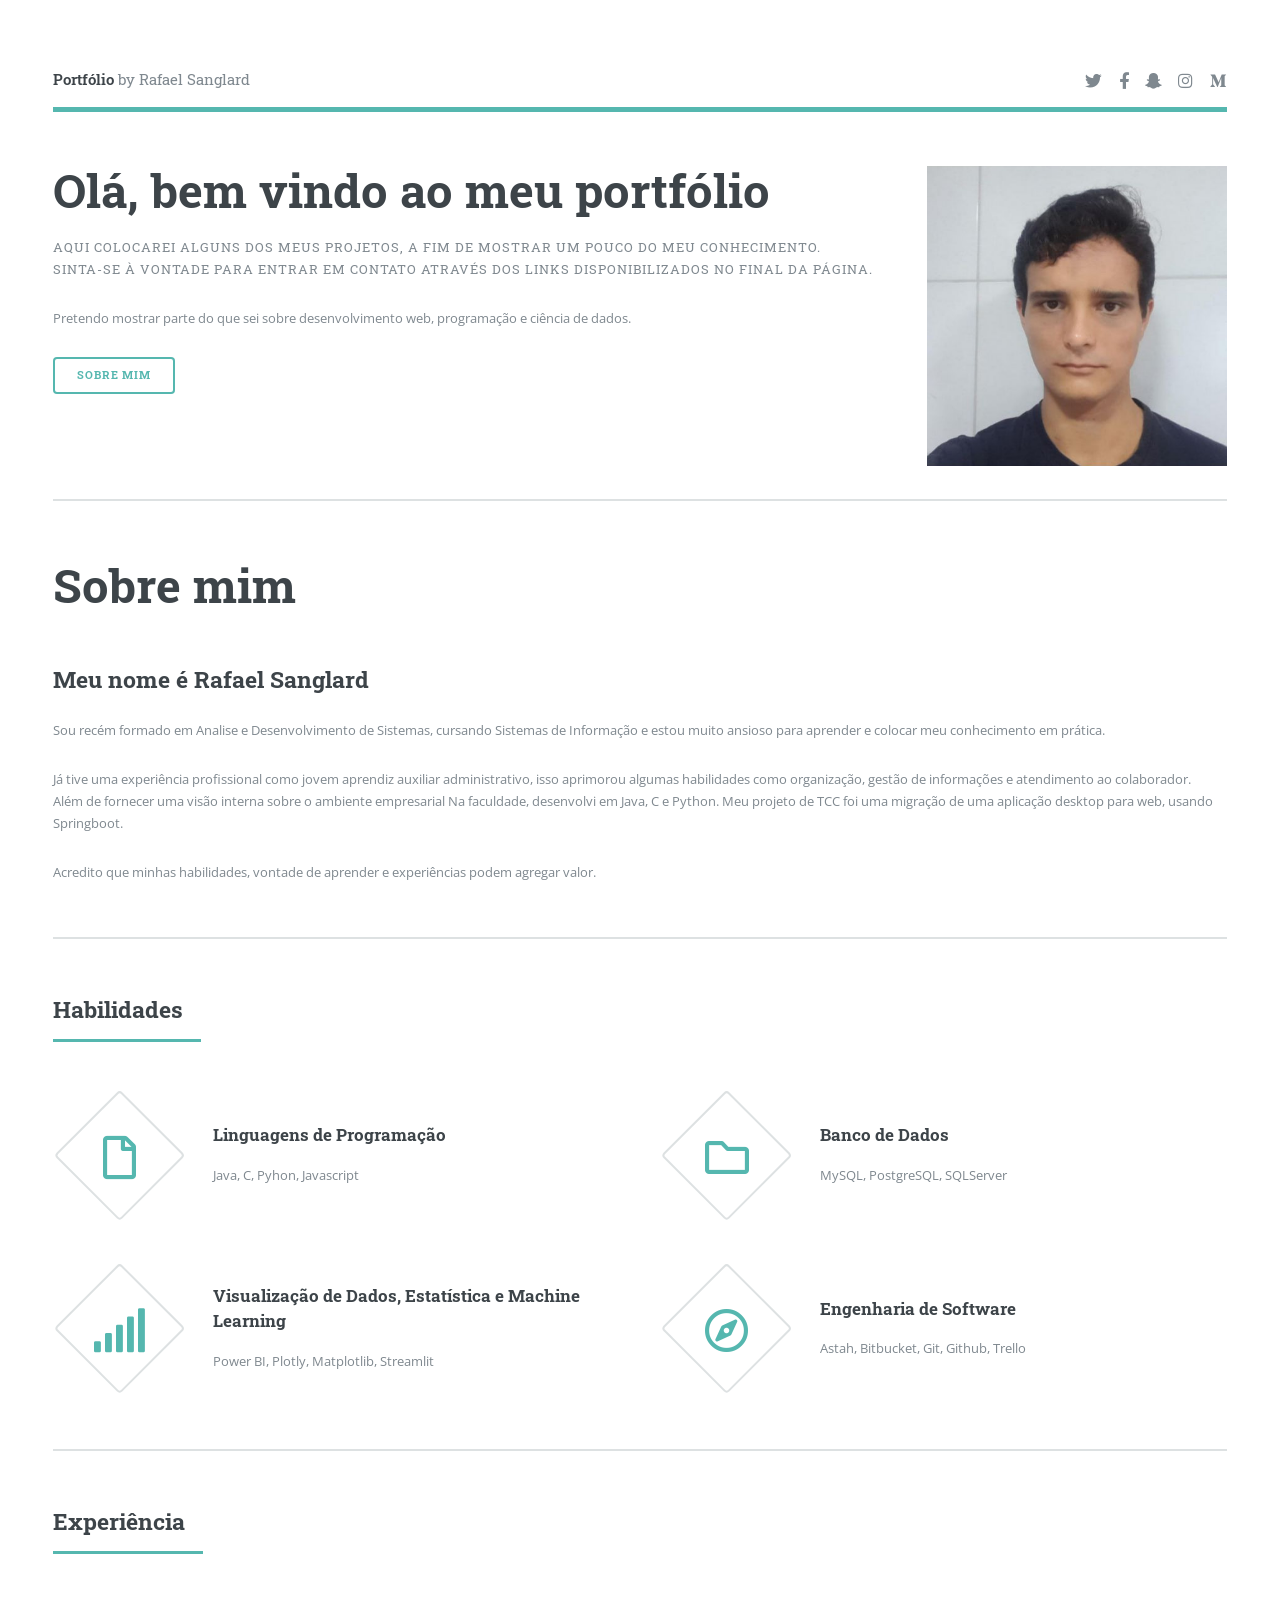
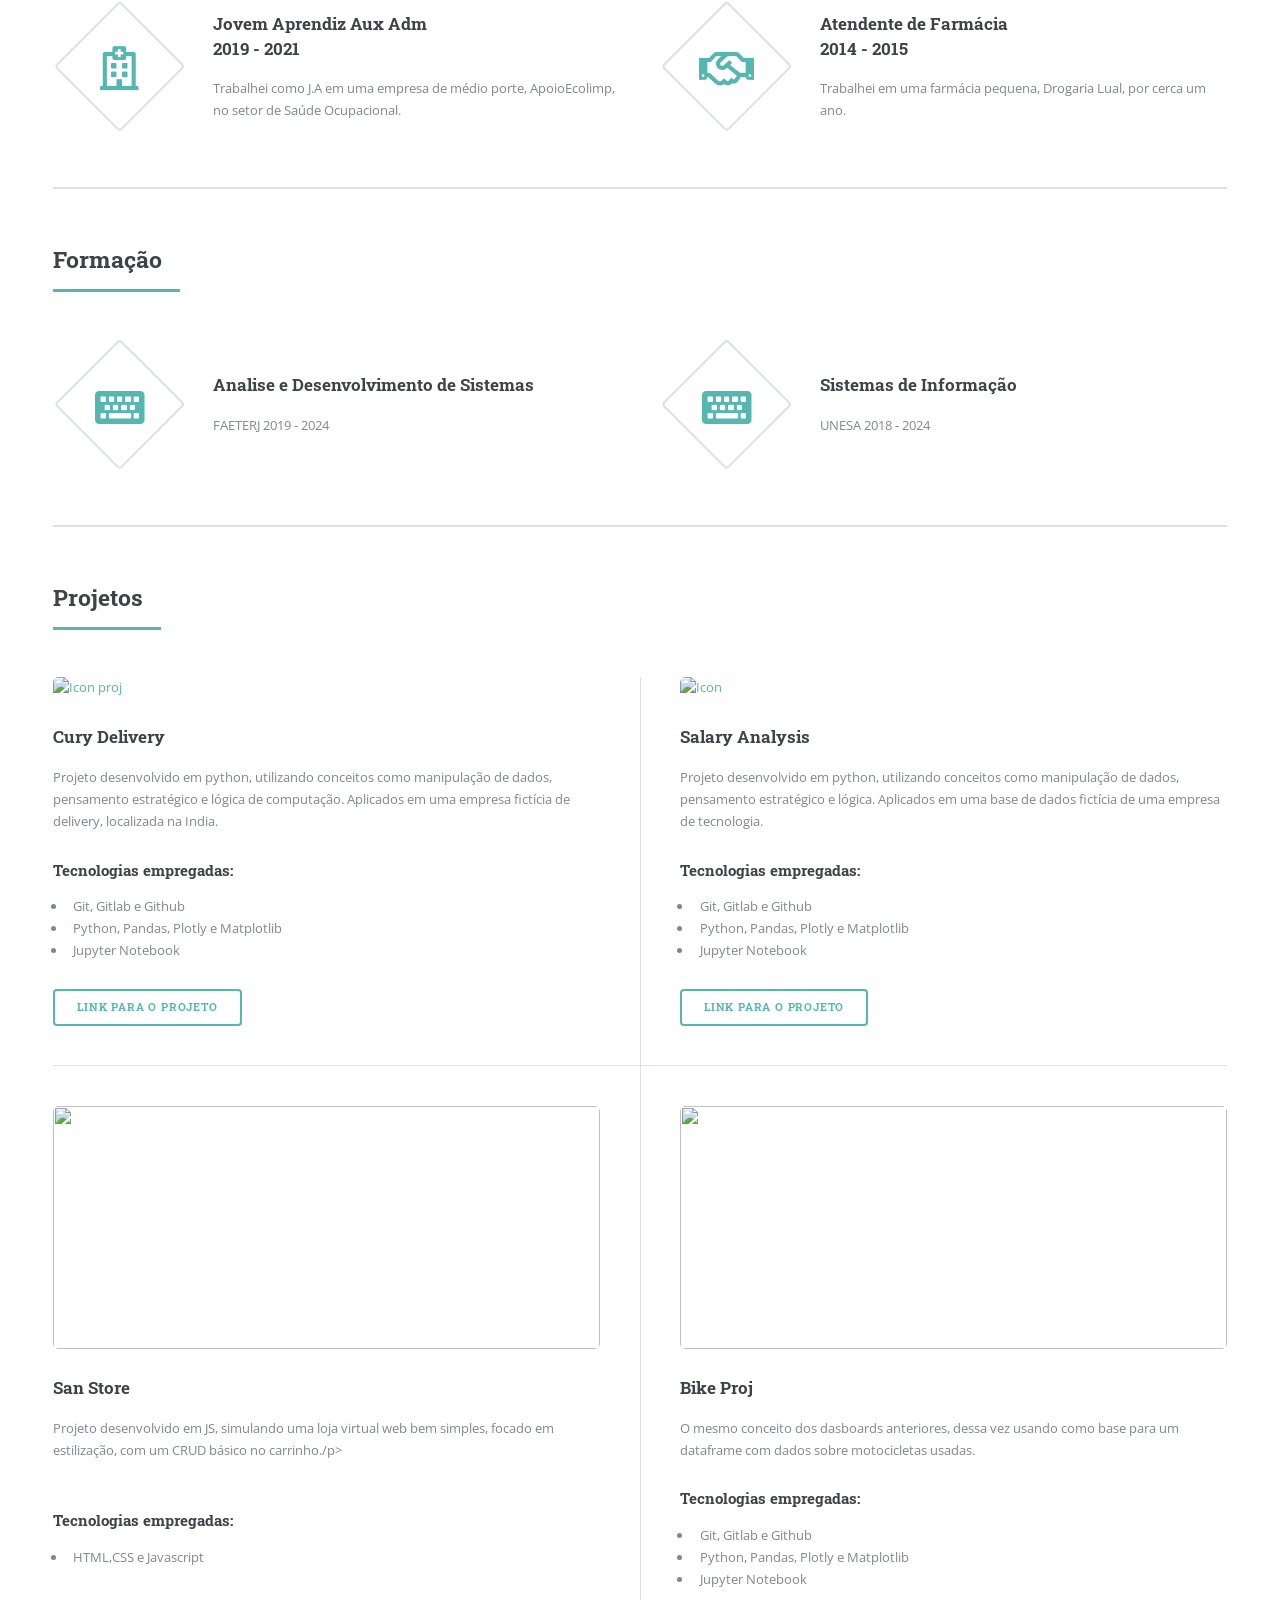
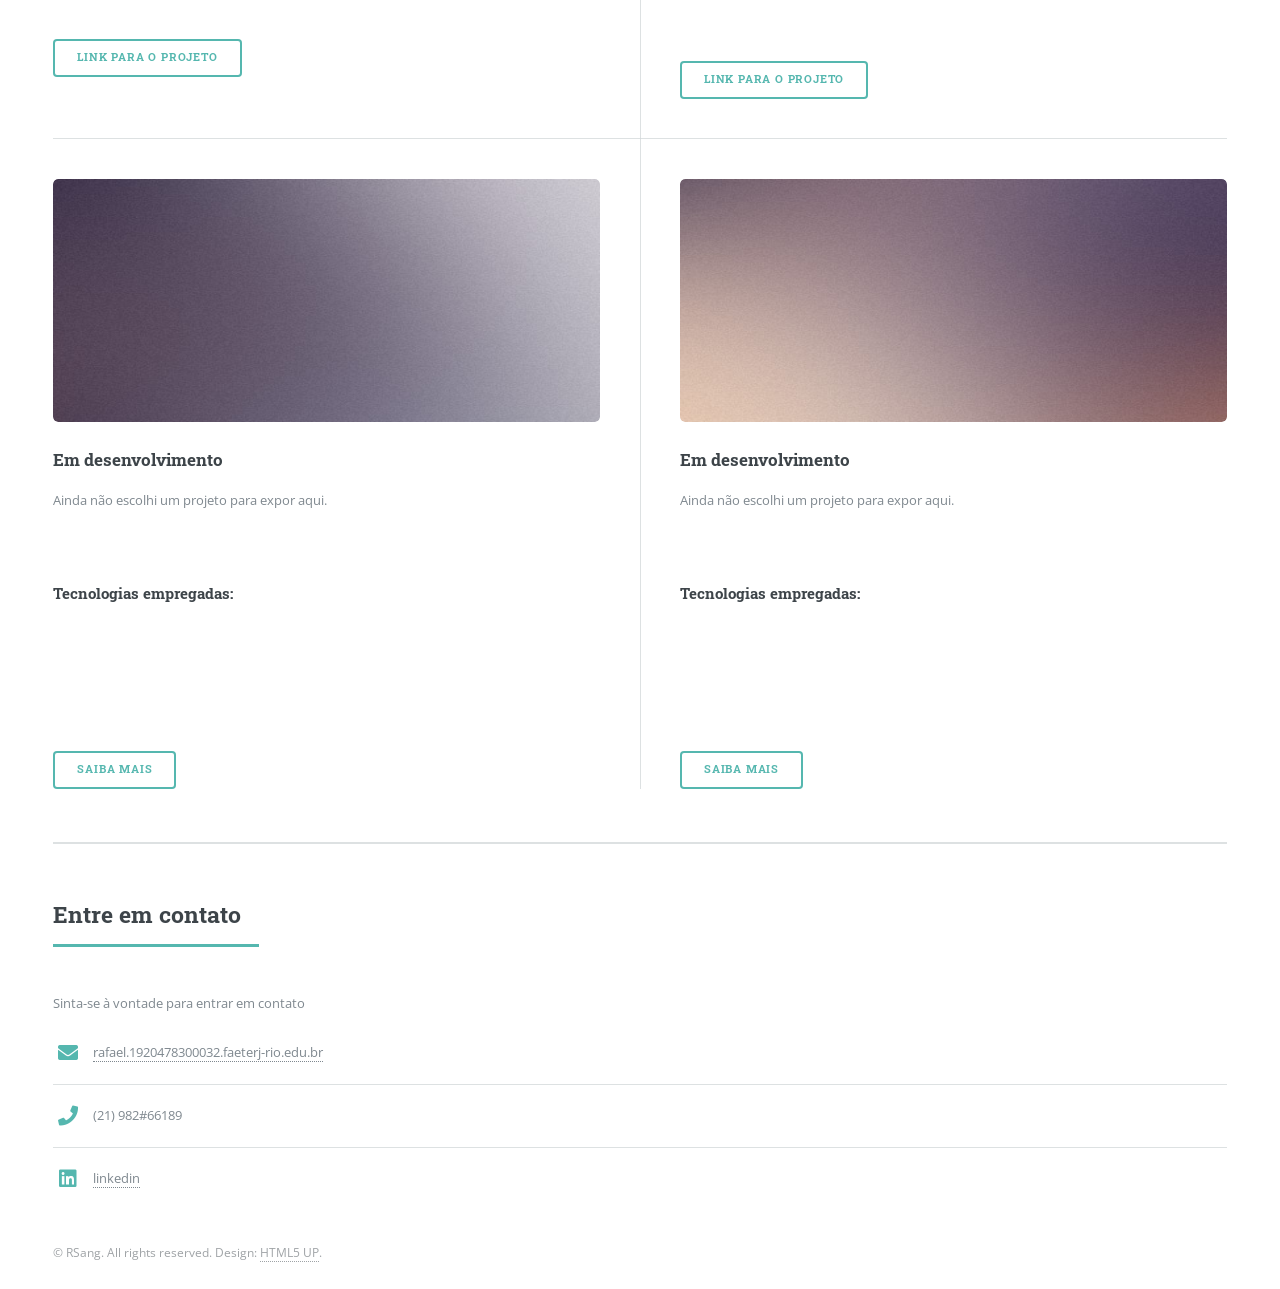
==== index.html @ ea6641c3 "Update index.html Added new project bike_proj" ====
<!DOCTYPE HTML>
<!--
	Editorial by HTML5 UP
	html5up.net | @ajlkn
	Free for personal and commercial use under the CCA 3.0 license (html5up.net/license)
-->
<html>
	<head>
		<title>Portfólio by Rafael Sanglard</title>
		<meta charset="utf-8" />
		<meta name="viewport" content="width=device-width, initial-scale=1, user-scalable=no" />
		<link rel="stylesheet" href="assets/css/main.css" />
	</head>
	<body class="is-preload">

		<!-- Wrapper -->
			<div id="wrapper">

				<!-- Main -->
					<div id="main">
						<div class="inner">

							<!-- Header -->
								<header id="header">
									<a href="index.html" class="logo"><strong>Portfólio</strong> by Rafael Sanglard</a>
									<ul class="icons">
										<li><a href="#" class="icon brands fa-twitter"><span class="label">Twitter</span></a></li>
										<li><a href="#" class="icon brands fa-facebook-f"><span class="label">Facebook</span></a></li>
										<li><a href="#" class="icon brands fa-snapchat-ghost"><span class="label">Snapchat</span></a></li>
										<li><a href="#" class="icon brands fa-instagram"><span class="label">Instagram</span></a></li>
										<li><a href="#" class="icon brands fa-medium-m"><span class="label">Medium</span></a></li>
									</ul>
								</header>

							<!-- Banner -->
								<section id="banner">
									<div class="content">
										<header>
											<h1>Olá, bem vindo ao meu portfólio</h1>
											<p>Aqui colocarei alguns dos meus projetos, a fim de mostrar um pouco do meu conhecimento.<br>
												Sinta-se à vontade para entrar em contato através dos links disponibilizados no final da página.</p>
										</header>
										<p>Pretendo mostrar parte do que sei sobre desenvolvimento web, programação e ciência de dados.</p>
										<ul class="actions">
											<li><a href="#" class="button big">Sobre mim</a></li>
										</ul>
									</div>
									<span>
										<img src="images/pic12.jpg" width="300" height="300" alt="" />
									</span>
								</section>

							<!-- Content -->
							<section>
								<header class="main">
									<h1>Sobre mim</h1>
								</header>

								<!-- Content -->
									<h2 id="content">Meu nome é Rafael Sanglard</h2>
									<p>	
										Sou recém formado em Analise e Desenvolvimento de Sistemas, cursando Sistemas de Informação 
										e estou muito ansioso para aprender e colocar meu conhecimento em prática.
									</p>
									<p>
										Já tive uma experiência profissional como jovem aprendiz auxiliar administrativo, isso aprimorou algumas habilidades como organização, gestão de informações e atendimento ao colaborador.<br>
										 Além de fornecer uma visão interna sobre o ambiente empresarial
										 Na faculdade, desenvolvi em Java, C e Python. Meu projeto de TCC foi uma migração de uma aplicação desktop para web, usando Springboot.
									</p>
									<p>
										Acredito que minhas habilidades, vontade de aprender e experiências podem agregar valor.
									</p>
							</section>

							<!-- Section -->
								<section>
									<header class="major">
										<h2>Habilidades</h2>
									</header>
									<div class="features">
										<article>
											<span class="icon fa-file"></span>
											<div class="content">
												<h3>Linguagens de Programação</h3>
												<p>Java, C, Pyhon, Javascript </p>
											</div>
										</article>
										<article>
											<span class="icon fa-folder"></span>
											<!--<span class="icon solid fa-paper-plane"></span>-->
											<div class="content">
												<h3>Banco de Dados</h3>
												<p>MySQL, PostgreSQL, SQLServer</p>
											</div>
										</article>
										<article>
											<span class="icon solid fa-signal"></span>
											<div class="content">
												<h3>Visualização de Dados, Estatística e Machine Learning</h3>
												<p>Power  BI, Plotly, Matplotlib, Streamlit</p>
											</div>
										</article>
										<article>
											<span class="icon regular fa-compass"></span>
											<div class="content">
												<h3>Engenharia de Software</h3>
												<p> Astah, Bitbucket, Git, Github, Trello</p>
											</div>
										</article>
									</div>
								</section>

								<!-- Section -->
								<section>
									<header class="major">
										<h2>Experiência</h2>
									</header>
									<div class="features">
										<article>
											<span class="icon regular fa-hospital"></span>
											<div class="content">
												<h3>Jovem Aprendiz Aux Adm <br>2019 - 2021</h3>
												<p>Trabalhei como J.A em uma empresa de médio porte, ApoioEcolimp, no setor de Saúde Ocupacional.</p>
											</div>
										</article>
										<article>
											<span class="icon regular fa-handshake"></span>
											<div class="content">
												<h3>Atendente de Farmácia <br>2014 - 2015</h3>
												<p>Trabalhei em uma farmácia pequena, Drogaria Lual, por cerca um ano.</p>
											</div>
										</article>
									</div>
								</section>

								<!-- Section -->
								<section>
									<header class="major">
										<h2>Formação</h2>
									</header>
									<div class="features">
										<article>
											<span class="icon solid fa-keyboard"></span>
											<!--<span class="icon fa-gem"></span>-->
											<div class="content">
												<h3>Analise e Desenvolvimento de Sistemas</h3>
												<p>FAETERJ 2019 - 2024</p>
											</div>
										</article>
										<article>
											<span class="icon solid fa-keyboard"></span>
											<!--<span class="icon solid fa-paper-plane"></span>-->
											<div class="content">
												<h3>Sistemas de Informação</h3>
												<p>UNESA 2018 - 2024</p>
											</div>
										</article>
								</section>

							<!-- Section -->
								<section>
									<header class="major">
										<h2>Projetos</h2>
									</header>
									<div class="posts">
										<article>
											<a href="#" class="image"><img src="https://raw.githubusercontent.com/RafaelSanglard/4POA/5388adcdf72e4607b6b43617830b0edb2ac26285/icon-cury.jpg" alt="Icon proj" /></a>
											<h3>Cury Delivery</h3>
											<p>Projeto desenvolvido em python, utilizando conceitos como manipulação de dados, pensamento estratégico e lógica de computação. Aplicados em uma empresa fictícia de delivery, localizada na India.</p>
											<h4>Tecnologias empregadas:</h4>
											<ul>
												<li>Git, Gitlab e Github</li>
												<li>Python, Pandas, Plotly e Matplotlib</li>
												<li>Jupyter Notebook</li>
											</ul>
											
											<ul class="actions">
												<li><a href="https://rsang-projects-cury-company.streamlit.app/" class="button">Link para o projeto</a></li>
											</ul>
										</article>
										<article>
											<a href="#" class="image"><img src="https://raw.githubusercontent.com/RafaelSanglard/4POA/5388adcdf72e4607b6b43617830b0edb2ac26285/icon-salary.jpg" alt="Icon" /></a>
											<h3>Salary Analysis</h3>
											<p>Projeto desenvolvido em python, utilizando conceitos como manipulação de dados, pensamento estratégico e lógica. Aplicados em uma base de dados fictícia de uma empresa de tecnologia.</p>
											<h4>Tecnologias empregadas:</h4>
											<ul>
												<li>Git, Gitlab e Github</li>
												<li>Python, Pandas, Plotly e Matplotlib</li>
												<li>Jupyter Notebook</li>
											</ul></p>
											<ul class="actions">
												<li><a href="https://rsang-projects.streamlit.app/" class="button">Link para o projeto</a></li>
											</ul>
										</article>
										<article>
											<a href="#" class="image"><img src="https://raw.githubusercontent.com/RafaelSanglard/4POA/f65c82312b44f19a13f2bf6555ce195504bd1279/icon-store.jpg" height="243" width="244.5" alt="" /></a>
											<h3>San Store</h3>
											<p>Projeto desenvolvido em JS, simulando uma loja virtual web bem simples, focado em estilização, com um CRUD básico no carrinho./p>
											<br>
											<br>
											<h4>Tecnologias empregadas:</h4>

											<ul>
												<li>HTML,CSS e Javascript</li>

											</ul>
											<br>
											<br>
											<ul class="actions">
												<li><a href="https://rafaelsanglard.github.io/San-Store/" class="button">Link para o projeto</a></li>
											</ul>
										</article>
										<article>
											<a href="#" class="image"><img src="https://raw.githubusercontent.com/RafaelSanglard/4POA/44e38a42e31a137fedb578da7aafae780f9dcafd/icon-bike.jpg" height="243" width="244.5" alt="" /></a>
											<h3>Bike Proj</h3>
											<p>O mesmo conceito dos dasboards anteriores, dessa vez usando como base para um dataframe com dados sobre motocicletas usadas. </p>
																						
											<h4>Tecnologias empregadas:</h4>

											<ul>
												<li>Git, Gitlab e Github</li>
												<li>Python, Pandas, Plotly e Matplotlib</li>
												<li>Jupyter Notebook</li>

											</ul>
											<br>
											<br>
											<ul class="actions">
												<li><a href="https://rsang-projects-bike.streamlit.app/" class="button">Link para o projeto</a></li>
											</ul>
										</article>
										<article>
											<a href="#" class="image"><img src="images/pic05.jpg" height="243" width="244.5" alt="" /></a>
											<h3>Em desenvolvimento</h3>
											
											<p> Ainda não escolhi um projeto para expor aqui.</p>
											<br>
											<br>
											<h4>Tecnologias empregadas:</h4>
											<br>
											<br>
											<br><br>
											<br>
											<br>
											<ul class="actions">
												<li><a href="#" class="button">Saiba mais</a></li>
											</ul>
										</article>
										<article>
											<a href="#" class="image"><img src="images/pic06.jpg" height="243" width="244.5" alt="" /></a>
											<h3>Em desenvolvimento</h3>
											
											<p> Ainda não escolhi um projeto para expor aqui.</p>
											<br>
											<br>
											<h4>Tecnologias empregadas:</h4>
											<br>
											<br>
											<br><br>
											<br>
											<br>
											<ul class="actions">
												<li><a href="#" class="button">Saiba mais</a></li>
											</ul>
										</article>
									</div>
								</section>
								<!-- Section -->
								<section>
									<header class="major">
										<h2>Entre em contato</h2>
									</header>
									<p>Sinta-se à vontade para entrar em contato</p>
									<ul class="contact">
										<li class="icon solid fa-envelope"><a href="#">rafael.1920478300032.faeterj-rio.edu.br</a></li>
										<li class="icon solid fa-phone">(21) 982#66189</li>
										<li class="icon brands fa-linkedin"><a href="https://www.linkedin.com/in/rafael-sanglard-1281ba201/">linkedin</a></li>
									</ul>
								</section>

							<!-- Footer -->
								<footer id="footer">
									<p class="copyright">&copy; RSang. All rights reserved. Design: <a href="https://html5up.net">HTML5 UP</a>.</p>
								</footer>

						</div>

													
					</div>

				

			</div>

		<!-- Scripts -->
			<script src="assets/js/jquery.min.js"></script>
			<script src="assets/js/browser.min.js"></script>
			<script src="assets/js/breakpoints.min.js"></script>
			<script src="assets/js/util.js"></script>
			<script src="assets/js/main.js"></script>

	</body>
</html>
---- assets/css/main.css ----
@import url(fontawesome-all.min.css);
@import url("https://fonts.googleapis.com/css?family=Open+Sans:400,600,400italic,600italic|Roboto+Slab:400,700");
/*
	Editorial by HTML5 UP
	html5up.net | @ajlkn
	Free for personal and commercial use under the CCA 3.0 license (html5up.net/license)
*/
html, body, div, span, applet, object,
iframe, h1, h2, h3, h4, h5, h6, p, blockquote,
pre, a, abbr, acronym, address, big, cite,
code, del, dfn, em, img, ins, kbd, q, s, samp,
small, strike, strong, sub, sup, tt, var, b,
u, i, center, dl, dt, dd, ol, ul, li, fieldset,
form, label, legend, table, caption, tbody,
tfoot, thead, tr, th, td, article, aside,
canvas, details, embed, figure, figcaption,
footer, header, hgroup, menu, nav, output, ruby,
section, summary, time, mark, audio, video {
  margin: 0;
  padding: 0;
  border: 0;
  font-size: 100%;
  font: inherit;
  vertical-align: baseline; }
  

article, aside, details, figcaption, figure,
footer, header, hgroup, menu, nav, section {
  display: block; }

body {
  line-height: 1; }

ol, ul {
  list-style: none; }

blockquote, q {
  quotes: none; }
  blockquote:before, blockquote:after, q:before, q:after {
    content: '';
    content: none; }

table {
  border-collapse: collapse;
  border-spacing: 0; }

body {
  -webkit-text-size-adjust: none; }

mark {
  background-color: transparent;
  color: inherit; }

input::-moz-focus-inner {
  border: 0;
  padding: 0; }

  p {
    indent-text: 5em;
    }
input, select, textarea {
  -moz-appearance: none;
  -webkit-appearance: none;
  -ms-appearance: none;
  appearance: none; }

/* Basic */
@-ms-viewport {
  width: device-width; }

body {
  -ms-overflow-style: scrollbar; }

@media screen and (max-width: 480px) {
  html, body {
    min-width: 320px; } }

html {
  box-sizing: border-box; }

*, *:before, *:after {
  box-sizing: inherit; }

body {
  background: #ffffff; }
  body.is-preload *, body.is-preload *:before, body.is-preload *:after, body.is-resizing *, body.is-resizing *:before, body.is-resizing *:after {
    -moz-animation: none !important;
    -webkit-animation: none !important;
    -ms-animation: none !important;
    animation: none !important;
    -moz-transition: none !important;
    -webkit-transition: none !important;
    -ms-transition: none !important;
    transition: none !important; }

/* Type */
body, input, select, textarea {
  color: #7f888f;
  font-family: "Open Sans", sans-serif;
  font-size: 13pt;
  font-weight: 400;
  line-height: 1.65; }
  @media screen and (max-width: 1680px) {
    body, input, select, textarea {
      font-size: 11pt; } }
  @media screen and (max-width: 1280px) {
    body, input, select, textarea {
      font-size: 10pt; } }
  @media screen and (max-width: 360px) {
    body, input, select, textarea {
      font-size: 9pt; } }
/*#f56a6a*/
a {
  -moz-transition: color 0.2s ease-in-out, border-bottom-color 0.2s ease-in-out;
  -webkit-transition: color 0.2s ease-in-out, border-bottom-color 0.2s ease-in-out;
  -ms-transition: color 0.2s ease-in-out, border-bottom-color 0.2s ease-in-out;
  transition: color 0.2s ease-in-out, border-bottom-color 0.2s ease-in-out;
  border-bottom: dotted 1px;
  color: #55b7af;
  text-decoration: none; }
  a:hover {
    border-bottom-color: #55b7af;
    color: #55b7af !important; }
    a:hover strong {
      color: inherit; }

strong, b {
  color: #3d4449;
  font-weight: 600; }

em, i {
  font-style: italic; }

p {
  margin: 0 0 2em 0; }

h1, h2, h3, h4, h5, h6 {
  color: #3d4449;
  font-family: "Roboto Slab", serif;
  font-weight: 700;
  line-height: 1.5;
  margin: 0 0 1em 0; }
  h1 a, h2 a, h3 a, h4 a, h5 a, h6 a {
    color: inherit;
    text-decoration: none;
    border-bottom: 0; }

h1 {
  font-size: 3em;
  margin: 0 0 0.5em 0;
  line-height: 1.3; }

h2 {
  font-size: 1.75em; }

h3 {
  font-size: 1.25em; }

h4 {
  font-size: 1.1em; }

h5 {
  font-size: 0.9em; }

h6 {
  font-size: 0.7em; }

@media screen and (max-width: 1680px) {
  h1 {
    font-size: 3.5em; } }

@media screen and (max-width: 980px) {
  h1 {
    font-size: 3.25em; } }

@media screen and (max-width: 736px) {
  h1 {
    font-size: 2em;
    line-height: 1.4; }
  h2 {
    font-size: 1.5em; } }

sub {
  font-size: 0.8em;
  position: relative;
  top: 0.5em; }

sup {
  font-size: 0.8em;
  position: relative;
  top: -0.5em; }

blockquote {
  border-left: solid 3px rgba(210, 215, 217, 0.75);
  font-style: italic;
  margin: 0 0 2em 0;
  padding: 0.5em 0 0.5em 2em; }

code {
  background: rgba(230, 235, 237, 0.25);
  border-radius: 0.375em;
  border: solid 1px rgba(210, 215, 217, 0.75);
  font-family: "Courier New", monospace;
  font-size: 0.9em;
  margin: 0 0.25em;
  padding: 0.25em 0.65em; }

pre {
  -webkit-overflow-scrolling: touch;
  font-family: "Courier New", monospace;
  font-size: 0.9em;
  margin: 0 0 2em 0; }
  pre code {
    display: block;
    line-height: 1.75;
    padding: 1em 1.5em;
    overflow-x: auto; }

hr {
  border: 0;
  border-bottom: solid 1px rgba(210, 215, 217, 0.75);
  margin: 2em 0; }
  hr.major {
    margin: 3em 0; }

.align-left {
  text-align: left; }

.align-center {
  text-align: center; }

.align-right {
  text-align: right; }

/* Row */
.row {
  display: flex;
  flex-wrap: wrap;
  box-sizing: border-box;
  align-items: stretch; }
  .row > * {
    box-sizing: border-box; }
  .row.gtr-uniform > * > :last-child {
    margin-bottom: 0; }
  .row.aln-left {
    justify-content: flex-start; }
  .row.aln-center {
    justify-content: center; }
  .row.aln-right {
    justify-content: flex-end; }
  .row.aln-top {
    align-items: flex-start; }
  .row.aln-middle {
    align-items: center; }
  .row.aln-bottom {
    align-items: flex-end; }
  .row > .imp {
    order: -1; }
  .row > .col-1 {
    width: 8.33333%; }
  .row > .off-1 {
    margin-left: 8.33333%; }
  .row > .col-2 {
    width: 16.66667%; }
  .row > .off-2 {
    margin-left: 16.66667%; }
  .row > .col-3 {
    width: 25%; }
  .row > .off-3 {
    margin-left: 25%; }
  .row > .col-4 {
    width: 33.33333%; }
  .row > .off-4 {
    margin-left: 33.33333%; }
  .row > .col-5 {
    width: 41.66667%; }
  .row > .off-5 {
    margin-left: 41.66667%; }
  .row > .col-6 {
    width: 50%; }
  .row > .off-6 {
    margin-left: 50%; }
  .row > .col-7 {
    width: 58.33333%; }
  .row > .off-7 {
    margin-left: 58.33333%; }
  .row > .col-8 {
    width: 66.66667%; }
  .row > .off-8 {
    margin-left: 66.66667%; }
  .row > .col-9 {
    width: 75%; }
  .row > .off-9 {
    margin-left: 75%; }
  .row > .col-10 {
    width: 83.33333%; }
  .row > .off-10 {
    margin-left: 83.33333%; }
  .row > .col-11 {
    width: 91.66667%; }
  .row > .off-11 {
    margin-left: 91.66667%; }
  .row > .col-12 {
    width: 100%; }
  .row > .off-12 {
    margin-left: 100%; }
  .row.gtr-0 {
    margin-top: 0;
    margin-left: 0em; }
    .row.gtr-0 > * {
      padding: 0 0 0 0em; }
    .row.gtr-0.gtr-uniform {
      margin-top: 0em; }
      .row.gtr-0.gtr-uniform > * {
        padding-top: 0em; }
  .row.gtr-25 {
    margin-top: 0;
    margin-left: -0.375em; }
    .row.gtr-25 > * {
      padding: 0 0 0 0.375em; }
    .row.gtr-25.gtr-uniform {
      margin-top: -0.375em; }
      .row.gtr-25.gtr-uniform > * {
        padding-top: 0.375em; }
  .row.gtr-50 {
    margin-top: 0;
    margin-left: -0.75em; }
    .row.gtr-50 > * {
      padding: 0 0 0 0.75em; }
    .row.gtr-50.gtr-uniform {
      margin-top: -0.75em; }
      .row.gtr-50.gtr-uniform > * {
        padding-top: 0.75em; }
  .row {
    margin-top: 0;
    margin-left: -1.5em; }
    .row > * {
      padding: 0 0 0 1.5em; }
    .row.gtr-uniform {
      margin-top: -1.5em; }
      .row.gtr-uniform > * {
        padding-top: 1.5em; }
  .row.gtr-150 {
    margin-top: 0;
    margin-left: -2.25em; }
    .row.gtr-150 > * {
      padding: 0 0 0 2.25em; }
    .row.gtr-150.gtr-uniform {
      margin-top: -2.25em; }
      .row.gtr-150.gtr-uniform > * {
        padding-top: 2.25em; }
  .row.gtr-200 {
    margin-top: 0;
    margin-left: -3em; }
    .row.gtr-200 > * {
      padding: 0 0 0 3em; }
    .row.gtr-200.gtr-uniform {
      margin-top: -3em; }
      .row.gtr-200.gtr-uniform > * {
        padding-top: 3em; }
  @media screen and (max-width: 1680px) {
    .row {
      display: flex;
      flex-wrap: wrap;
      box-sizing: border-box;
      align-items: stretch; }
      .row > * {
        box-sizing: border-box; }
      .row.gtr-uniform > * > :last-child {
        margin-bottom: 0; }
      .row.aln-left {
        justify-content: flex-start; }
      .row.aln-center {
        justify-content: center; }
      .row.aln-right {
        justify-content: flex-end; }
      .row.aln-top {
        align-items: flex-start; }
      .row.aln-middle {
        align-items: center; }
      .row.aln-bottom {
        align-items: flex-end; }
      .row > .imp-xlarge {
        order: -1; }
      .row > .col-1-xlarge {
        width: 8.33333%; }
      .row > .off-1-xlarge {
        margin-left: 8.33333%; }
      .row > .col-2-xlarge {
        width: 16.66667%; }
      .row > .off-2-xlarge {
        margin-left: 16.66667%; }
      .row > .col-3-xlarge {
        width: 25%; }
      .row > .off-3-xlarge {
        margin-left: 25%; }
      .row > .col-4-xlarge {
        width: 33.33333%; }
      .row > .off-4-xlarge {
        margin-left: 33.33333%; }
      .row > .col-5-xlarge {
        width: 41.66667%; }
      .row > .off-5-xlarge {
        margin-left: 41.66667%; }
      .row > .col-6-xlarge {
        width: 50%; }
      .row > .off-6-xlarge {
        margin-left: 50%; }
      .row > .col-7-xlarge {
        width: 58.33333%; }
      .row > .off-7-xlarge {
        margin-left: 58.33333%; }
      .row > .col-8-xlarge {
        width: 66.66667%; }
      .row > .off-8-xlarge {
        margin-left: 66.66667%; }
      .row > .col-9-xlarge {
        width: 75%; }
      .row > .off-9-xlarge {
        margin-left: 75%; }
      .row > .col-10-xlarge {
        width: 83.33333%; }
      .row > .off-10-xlarge {
        margin-left: 83.33333%; }
      .row > .col-11-xlarge {
        width: 91.66667%; }
      .row > .off-11-xlarge {
        margin-left: 91.66667%; }
      .row > .col-12-xlarge {
        width: 100%; }
      .row > .off-12-xlarge {
        margin-left: 100%; }
      .row.gtr-0 {
        margin-top: 0;
        margin-left: 0em; }
        .row.gtr-0 > * {
          padding: 0 0 0 0em; }
        .row.gtr-0.gtr-uniform {
          margin-top: 0em; }
          .row.gtr-0.gtr-uniform > * {
            padding-top: 0em; }
      .row.gtr-25 {
        margin-top: 0;
        margin-left: -0.375em; }
        .row.gtr-25 > * {
          padding: 0 0 0 0.375em; }
        .row.gtr-25.gtr-uniform {
          margin-top: -0.375em; }
          .row.gtr-25.gtr-uniform > * {
            padding-top: 0.375em; }
      .row.gtr-50 {
        margin-top: 0;
        margin-left: -0.75em; }
        .row.gtr-50 > * {
          padding: 0 0 0 0.75em; }
        .row.gtr-50.gtr-uniform {
          margin-top: -0.75em; }
          .row.gtr-50.gtr-uniform > * {
            padding-top: 0.75em; }
      .row {
        margin-top: 0;
        margin-left: -1.5em; }
        .row > * {
          padding: 0 0 0 1.5em; }
        .row.gtr-uniform {
          margin-top: -1.5em; }
          .row.gtr-uniform > * {
            padding-top: 1.5em; }
      .row.gtr-150 {
        margin-top: 0;
        margin-left: -2.25em; }
        .row.gtr-150 > * {
          padding: 0 0 0 2.25em; }
        .row.gtr-150.gtr-uniform {
          margin-top: -2.25em; }
          .row.gtr-150.gtr-uniform > * {
            padding-top: 2.25em; }
      .row.gtr-200 {
        margin-top: 0;
        margin-left: -3em; }
        .row.gtr-200 > * {
          padding: 0 0 0 3em; }
        .row.gtr-200.gtr-uniform {
          margin-top: -3em; }
          .row.gtr-200.gtr-uniform > * {
            padding-top: 3em; } }
  @media screen and (max-width: 1280px) {
    .row {
      display: flex;
      flex-wrap: wrap;
      box-sizing: border-box;
      align-items: stretch; }
      .row > * {
        box-sizing: border-box; }
      .row.gtr-uniform > * > :last-child {
        margin-bottom: 0; }
      .row.aln-left {
        justify-content: flex-start; }
      .row.aln-center {
        justify-content: center; }
      .row.aln-right {
        justify-content: flex-end; }
      .row.aln-top {
        align-items: flex-start; }
      .row.aln-middle {
        align-items: center; }
      .row.aln-bottom {
        align-items: flex-end; }
      .row > .imp-large {
        order: -1; }
      .row > .col-1-large {
        width: 8.33333%; }
      .row > .off-1-large {
        margin-left: 8.33333%; }
      .row > .col-2-large {
        width: 16.66667%; }
      .row > .off-2-large {
        margin-left: 16.66667%; }
      .row > .col-3-large {
        width: 25%; }
      .row > .off-3-large {
        margin-left: 25%; }
      .row > .col-4-large {
        width: 33.33333%; }
      .row > .off-4-large {
        margin-left: 33.33333%; }
      .row > .col-5-large {
        width: 41.66667%; }
      .row > .off-5-large {
        margin-left: 41.66667%; }
      .row > .col-6-large {
        width: 50%; }
      .row > .off-6-large {
        margin-left: 50%; }
      .row > .col-7-large {
        width: 58.33333%; }
      .row > .off-7-large {
        margin-left: 58.33333%; }
      .row > .col-8-large {
        width: 66.66667%; }
      .row > .off-8-large {
        margin-left: 66.66667%; }
      .row > .col-9-large {
        width: 75%; }
      .row > .off-9-large {
        margin-left: 75%; }
      .row > .col-10-large {
        width: 83.33333%; }
      .row > .off-10-large {
        margin-left: 83.33333%; }
      .row > .col-11-large {
        width: 91.66667%; }
      .row > .off-11-large {
        margin-left: 91.66667%; }
      .row > .col-12-large {
        width: 100%; }
      .row > .off-12-large {
        margin-left: 100%; }
      .row.gtr-0 {
        margin-top: 0;
        margin-left: 0em; }
        .row.gtr-0 > * {
          padding: 0 0 0 0em; }
        .row.gtr-0.gtr-uniform {
          margin-top: 0em; }
          .row.gtr-0.gtr-uniform > * {
            padding-top: 0em; }
      .row.gtr-25 {
        margin-top: 0;
        margin-left: -0.375em; }
        .row.gtr-25 > * {
          padding: 0 0 0 0.375em; }
        .row.gtr-25.gtr-uniform {
          margin-top: -0.375em; }
          .row.gtr-25.gtr-uniform > * {
            padding-top: 0.375em; }
      .row.gtr-50 {
        margin-top: 0;
        margin-left: -0.75em; }
        .row.gtr-50 > * {
          padding: 0 0 0 0.75em; }
        .row.gtr-50.gtr-uniform {
          margin-top: -0.75em; }
          .row.gtr-50.gtr-uniform > * {
            padding-top: 0.75em; }
      .row {
        margin-top: 0;
        margin-left: -1.5em; }
        .row > * {
          padding: 0 0 0 1.5em; }
        .row.gtr-uniform {
          margin-top: -1.5em; }
          .row.gtr-uniform > * {
            padding-top: 1.5em; }
      .row.gtr-150 {
        margin-top: 0;
        margin-left: -2.25em; }
        .row.gtr-150 > * {
          padding: 0 0 0 2.25em; }
        .row.gtr-150.gtr-uniform {
          margin-top: -2.25em; }
          .row.gtr-150.gtr-uniform > * {
            padding-top: 2.25em; }
      .row.gtr-200 {
        margin-top: 0;
        margin-left: -3em; }
        .row.gtr-200 > * {
          padding: 0 0 0 3em; }
        .row.gtr-200.gtr-uniform {
          margin-top: -3em; }
          .row.gtr-200.gtr-uniform > * {
            padding-top: 3em; } }
  @media screen and (max-width: 980px) {
    .row {
      display: flex;
      flex-wrap: wrap;
      box-sizing: border-box;
      align-items: stretch; }
      .row > * {
        box-sizing: border-box; }
      .row.gtr-uniform > * > :last-child {
        margin-bottom: 0; }
      .row.aln-left {
        justify-content: flex-start; }
      .row.aln-center {
        justify-content: center; }
      .row.aln-right {
        justify-content: flex-end; }
      .row.aln-top {
        align-items: flex-start; }
      .row.aln-middle {
        align-items: center; }
      .row.aln-bottom {
        align-items: flex-end; }
      .row > .imp-medium {
        order: -1; }
      .row > .col-1-medium {
        width: 8.33333%; }
      .row > .off-1-medium {
        margin-left: 8.33333%; }
      .row > .col-2-medium {
        width: 16.66667%; }
      .row > .off-2-medium {
        margin-left: 16.66667%; }
      .row > .col-3-medium {
        width: 25%; }
      .row > .off-3-medium {
        margin-left: 25%; }
      .row > .col-4-medium {
        width: 33.33333%; }
      .row > .off-4-medium {
        margin-left: 33.33333%; }
      .row > .col-5-medium {
        width: 41.66667%; }
      .row > .off-5-medium {
        margin-left: 41.66667%; }
      .row > .col-6-medium {
        width: 50%; }
      .row > .off-6-medium {
        margin-left: 50%; }
      .row > .col-7-medium {
        width: 58.33333%; }
      .row > .off-7-medium {
        margin-left: 58.33333%; }
      .row > .col-8-medium {
        width: 66.66667%; }
      .row > .off-8-medium {
        margin-left: 66.66667%; }
      .row > .col-9-medium {
        width: 75%; }
      .row > .off-9-medium {
        margin-left: 75%; }
      .row > .col-10-medium {
        width: 83.33333%; }
      .row > .off-10-medium {
        margin-left: 83.33333%; }
      .row > .col-11-medium {
        width: 91.66667%; }
      .row > .off-11-medium {
        margin-left: 91.66667%; }
      .row > .col-12-medium {
        width: 100%; }
      .row > .off-12-medium {
        margin-left: 100%; }
      .row.gtr-0 {
        margin-top: 0;
        margin-left: 0em; }
        .row.gtr-0 > * {
          padding: 0 0 0 0em; }
        .row.gtr-0.gtr-uniform {
          margin-top: 0em; }
          .row.gtr-0.gtr-uniform > * {
            padding-top: 0em; }
      .row.gtr-25 {
        margin-top: 0;
        margin-left: -0.375em; }
        .row.gtr-25 > * {
          padding: 0 0 0 0.375em; }
        .row.gtr-25.gtr-uniform {
          margin-top: -0.375em; }
          .row.gtr-25.gtr-uniform > * {
            padding-top: 0.375em; }
      .row.gtr-50 {
        margin-top: 0;
        margin-left: -0.75em; }
        .row.gtr-50 > * {
          padding: 0 0 0 0.75em; }
        .row.gtr-50.gtr-uniform {
          margin-top: -0.75em; }
          .row.gtr-50.gtr-uniform > * {
            padding-top: 0.75em; }
      .row {
        margin-top: 0;
        margin-left: -1.5em; }
        .row > * {
          padding: 0 0 0 1.5em; }
        .row.gtr-uniform {
          margin-top: -1.5em; }
          .row.gtr-uniform > * {
            padding-top: 1.5em; }
      .row.gtr-150 {
        margin-top: 0;
        margin-left: -2.25em; }
        .row.gtr-150 > * {
          padding: 0 0 0 2.25em; }
        .row.gtr-150.gtr-uniform {
          margin-top: -2.25em; }
          .row.gtr-150.gtr-uniform > * {
            padding-top: 2.25em; }
      .row.gtr-200 {
        margin-top: 0;
        margin-left: -3em; }
        .row.gtr-200 > * {
          padding: 0 0 0 3em; }
        .row.gtr-200.gtr-uniform {
          margin-top: -3em; }
          .row.gtr-200.gtr-uniform > * {
            padding-top: 3em; } }
  @media screen and (max-width: 736px) {
    .row {
      display: flex;
      flex-wrap: wrap;
      box-sizing: border-box;
      align-items: stretch; }
      .row > * {
        box-sizing: border-box; }
      .row.gtr-uniform > * > :last-child {
        margin-bottom: 0; }
      .row.aln-left {
        justify-content: flex-start; }
      .row.aln-center {
        justify-content: center; }
      .row.aln-right {
        justify-content: flex-end; }
      .row.aln-top {
        align-items: flex-start; }
      .row.aln-middle {
        align-items: center; }
      .row.aln-bottom {
        align-items: flex-end; }
      .row > .imp-small {
        order: -1; }
      .row > .col-1-small {
        width: 8.33333%; }
      .row > .off-1-small {
        margin-left: 8.33333%; }
      .row > .col-2-small {
        width: 16.66667%; }
      .row > .off-2-small {
        margin-left: 16.66667%; }
      .row > .col-3-small {
        width: 25%; }
      .row > .off-3-small {
        margin-left: 25%; }
      .row > .col-4-small {
        width: 33.33333%; }
      .row > .off-4-small {
        margin-left: 33.33333%; }
      .row > .col-5-small {
        width: 41.66667%; }
      .row > .off-5-small {
        margin-left: 41.66667%; }
      .row > .col-6-small {
        width: 50%; }
      .row > .off-6-small {
        margin-left: 50%; }
      .row > .col-7-small {
        width: 58.33333%; }
      .row > .off-7-small {
        margin-left: 58.33333%; }
      .row > .col-8-small {
        width: 66.66667%; }
      .row > .off-8-small {
        margin-left: 66.66667%; }
      .row > .col-9-small {
        width: 75%; }
      .row > .off-9-small {
        margin-left: 75%; }
      .row > .col-10-small {
        width: 83.33333%; }
      .row > .off-10-small {
        margin-left: 83.33333%; }
      .row > .col-11-small {
        width: 91.66667%; }
      .row > .off-11-small {
        margin-left: 91.66667%; }
      .row > .col-12-small {
        width: 100%; }
      .row > .off-12-small {
        margin-left: 100%; }
      .row.gtr-0 {
        margin-top: 0;
        margin-left: 0em; }
        .row.gtr-0 > * {
          padding: 0 0 0 0em; }
        .row.gtr-0.gtr-uniform {
          margin-top: 0em; }
          .row.gtr-0.gtr-uniform > * {
            padding-top: 0em; }
      .row.gtr-25 {
        margin-top: 0;
        margin-left: -0.375em; }
        .row.gtr-25 > * {
          padding: 0 0 0 0.375em; }
        .row.gtr-25.gtr-uniform {
          margin-top: -0.375em; }
          .row.gtr-25.gtr-uniform > * {
            padding-top: 0.375em; }
      .row.gtr-50 {
        margin-top: 0;
        margin-left: -0.75em; }
        .row.gtr-50 > * {
          padding: 0 0 0 0.75em; }
        .row.gtr-50.gtr-uniform {
          margin-top: -0.75em; }
          .row.gtr-50.gtr-uniform > * {
            padding-top: 0.75em; }
      .row {
        margin-top: 0;
        margin-left: -1.5em; }
        .row > * {
          padding: 0 0 0 1.5em; }
        .row.gtr-uniform {
          margin-top: -1.5em; }
          .row.gtr-uniform > * {
            padding-top: 1.5em; }
      .row.gtr-150 {
        margin-top: 0;
        margin-left: -2.25em; }
        .row.gtr-150 > * {
          padding: 0 0 0 2.25em; }
        .row.gtr-150.gtr-uniform {
          margin-top: -2.25em; }
          .row.gtr-150.gtr-uniform > * {
            padding-top: 2.25em; }
      .row.gtr-200 {
        margin-top: 0;
        margin-left: -3em; }
        .row.gtr-200 > * {
          padding: 0 0 0 3em; }
        .row.gtr-200.gtr-uniform {
          margin-top: -3em; }
          .row.gtr-200.gtr-uniform > * {
            padding-top: 3em; } }
  @media screen and (max-width: 480px) {
    .row {
      display: flex;
      flex-wrap: wrap;
      box-sizing: border-box;
      align-items: stretch; }
      .row > * {
        box-sizing: border-box; }
      .row.gtr-uniform > * > :last-child {
        margin-bottom: 0; }
      .row.aln-left {
        justify-content: flex-start; }
      .row.aln-center {
        justify-content: center; }
      .row.aln-right {
        justify-content: flex-end; }
      .row.aln-top {
        align-items: flex-start; }
      .row.aln-middle {
        align-items: center; }
      .row.aln-bottom {
        align-items: flex-end; }
      .row > .imp-xsmall {
        order: -1; }
      .row > .col-1-xsmall {
        width: 8.33333%; }
      .row > .off-1-xsmall {
        margin-left: 8.33333%; }
      .row > .col-2-xsmall {
        width: 16.66667%; }
      .row > .off-2-xsmall {
        margin-left: 16.66667%; }
      .row > .col-3-xsmall {
        width: 25%; }
      .row > .off-3-xsmall {
        margin-left: 25%; }
      .row > .col-4-xsmall {
        width: 33.33333%; }
      .row > .off-4-xsmall {
        margin-left: 33.33333%; }
      .row > .col-5-xsmall {
        width: 41.66667%; }
      .row > .off-5-xsmall {
        margin-left: 41.66667%; }
      .row > .col-6-xsmall {
        width: 50%; }
      .row > .off-6-xsmall {
        margin-left: 50%; }
      .row > .col-7-xsmall {
        width: 58.33333%; }
      .row > .off-7-xsmall {
        margin-left: 58.33333%; }
      .row > .col-8-xsmall {
        width: 66.66667%; }
      .row > .off-8-xsmall {
        margin-left: 66.66667%; }
      .row > .col-9-xsmall {
        width: 75%; }
      .row > .off-9-xsmall {
        margin-left: 75%; }
      .row > .col-10-xsmall {
        width: 83.33333%; }
      .row > .off-10-xsmall {
        margin-left: 83.33333%; }
      .row > .col-11-xsmall {
        width: 91.66667%; }
      .row > .off-11-xsmall {
        margin-left: 91.66667%; }
      .row > .col-12-xsmall {
        width: 100%; }
      .row > .off-12-xsmall {
        margin-left: 100%; }
      .row.gtr-0 {
        margin-top: 0;
        margin-left: 0em; }
        .row.gtr-0 > * {
          padding: 0 0 0 0em; }
        .row.gtr-0.gtr-uniform {
          margin-top: 0em; }
          .row.gtr-0.gtr-uniform > * {
            padding-top: 0em; }
      .row.gtr-25 {
        margin-top: 0;
        margin-left: -0.375em; }
        .row.gtr-25 > * {
          padding: 0 0 0 0.375em; }
        .row.gtr-25.gtr-uniform {
          margin-top: -0.375em; }
          .row.gtr-25.gtr-uniform > * {
            padding-top: 0.375em; }
      .row.gtr-50 {
        margin-top: 0;
        margin-left: -0.75em; }
        .row.gtr-50 > * {
          padding: 0 0 0 0.75em; }
        .row.gtr-50.gtr-uniform {
          margin-top: -0.75em; }
          .row.gtr-50.gtr-uniform > * {
            padding-top: 0.75em; }
      .row {
        margin-top: 0;
        margin-left: -1.5em; }
        .row > * {
          padding: 0 0 0 1.5em; }
        .row.gtr-uniform {
          margin-top: -1.5em; }
          .row.gtr-uniform > * {
            padding-top: 1.5em; }
      .row.gtr-150 {
        margin-top: 0;
        margin-left: -2.25em; }
        .row.gtr-150 > * {
          padding: 0 0 0 2.25em; }
        .row.gtr-150.gtr-uniform {
          margin-top: -2.25em; }
          .row.gtr-150.gtr-uniform > * {
            padding-top: 2.25em; }
      .row.gtr-200 {
        margin-top: 0;
        margin-left: -3em; }
        .row.gtr-200 > * {
          padding: 0 0 0 3em; }
        .row.gtr-200.gtr-uniform {
          margin-top: -3em; }
          .row.gtr-200.gtr-uniform > * {
            padding-top: 3em; } }

/* Section/Article */
section.special, article.special {
  text-align: center; }

header p {
  font-family: "Roboto Slab", serif;
  font-size: 1em;
  font-weight: 400;
  letter-spacing: 0.075em;
  margin-top: -0.5em;
  text-transform: uppercase; }

header.major > :last-child {
  border-bottom: solid 3px #55b7af;
  display: inline-block;
  margin: 0 0 2em 0;
  padding: 0 0.75em 0.5em 0; }

header.main > :last-child {
  margin: 0 0 1em 0; }

/* Form */
form {
  margin: 0 0 2em 0; }

label {
  color: #3d4449;
  display: block;
  font-size: 0.9em;
  font-weight: 600;
  margin: 0 0 1em 0; }

input[type="text"],
input[type="password"],
input[type="email"],
input[type="tel"],
input[type="search"],
input[type="url"],
select,
textarea {
  -moz-appearance: none;
  -webkit-appearance: none;
  -ms-appearance: none;
  appearance: none;
  background: #ffffff;
  border-radius: 0.375em;
  border: none;
  border: solid 1px rgba(210, 215, 217, 0.75);
  color: inherit;
  display: block;
  outline: 0;
  padding: 0 1em;
  text-decoration: none;
  width: 100%; }
  input[type="text"]:invalid,
  input[type="password"]:invalid,
  input[type="email"]:invalid,
  input[type="tel"]:invalid,
  input[type="search"]:invalid,
  input[type="url"]:invalid,
  select:invalid,
  textarea:invalid {
    box-shadow: none; }
  input[type="text"]:focus,
  input[type="password"]:focus,
  input[type="email"]:focus,
  input[type="tel"]:focus,
  input[type="search"]:focus,
  input[type="url"]:focus,
  select:focus,
  textarea:focus {
    border-color: #55b7af;
    box-shadow: 0 0 0 1px #55b7af; }

select {
  background-image: url("data:image/svg+xml;charset=utf8,%3Csvg xmlns='http://www.w3.org/2000/svg' width='40' height='40' preserveAspectRatio='none' viewBox='0 0 40 40'%3E%3Cpath d='M9.4,12.3l10.4,10.4l10.4-10.4c0.2-0.2,0.5-0.4,0.9-0.4c0.3,0,0.6,0.1,0.9,0.4l3.3,3.3c0.2,0.2,0.4,0.5,0.4,0.9 c0,0.4-0.1,0.6-0.4,0.9L20.7,31.9c-0.2,0.2-0.5,0.4-0.9,0.4c-0.3,0-0.6-0.1-0.9-0.4L4.3,17.3c-0.2-0.2-0.4-0.5-0.4-0.9 c0-0.4,0.1-0.6,0.4-0.9l3.3-3.3c0.2-0.2,0.5-0.4,0.9-0.4S9.1,12.1,9.4,12.3z' fill='rgba(210, 215, 217, 0.75)' /%3E%3C/svg%3E");
  background-size: 1.25em;
  background-repeat: no-repeat;
  background-position: calc(100% - 1em) center;
  height: 2.75em;
  padding-right: 2.75em;
  text-overflow: ellipsis; }
  select option {
    color: #3d4449;
    background: #ffffff; }
  select:focus::-ms-value {
    background-color: transparent; }
  select::-ms-expand {
    display: none; }

input[type="text"],
input[type="password"],
input[type="email"],
input[type="tel"],
input[type="search"],
input[type="url"],
select {
  height: 2.75em; }

textarea {
  padding: 0.75em 1em; }

input[type="checkbox"],
input[type="radio"] {
  -moz-appearance: none;
  -webkit-appearance: none;
  -ms-appearance: none;
  appearance: none;
  display: block;
  float: left;
  margin-right: -2em;
  opacity: 0;
  width: 1em;
  z-index: -1; }
  input[type="checkbox"] + label,
  input[type="radio"] + label {
    text-decoration: none;
    color: #7f888f;
    cursor: pointer;
    display: inline-block;
    font-size: 1em;
    font-weight: 400;
    padding-left: 2.4em;
    padding-right: 0.75em;
    position: relative; }
    input[type="checkbox"] + label:before,
    input[type="radio"] + label:before {
      -moz-osx-font-smoothing: grayscale;
      -webkit-font-smoothing: antialiased;
      display: inline-block;
      font-style: normal;
      font-variant: normal;
      text-rendering: auto;
      line-height: 1;
      text-transform: none !important;
      font-family: 'Font Awesome 5 Free';
      font-weight: 900; }
    input[type="checkbox"] + label:before,
    input[type="radio"] + label:before {
      background: #ffffff;
      border-radius: 0.375em;
      border: solid 1px rgba(210, 215, 217, 0.75);
      content: '';
      display: inline-block;
      font-size: 0.8em;
      height: 2.0625em;
      left: 0;
      line-height: 2.0625em;
      position: absolute;
      text-align: center;
      top: 0;
      width: 2.0625em; }
  input[type="checkbox"]:checked + label:before,
  input[type="radio"]:checked + label:before {
    background: #3d4449;
    border-color: #3d4449;
    color: #ffffff;
    content: '\f00c'; }
  input[type="checkbox"]:focus + label:before,
  input[type="radio"]:focus + label:before {
    border-color: #f56a6a;
    box-shadow: 0 0 0 1px #f56a6a; }

input[type="checkbox"] + label:before {
  border-radius: 0.375em; }

input[type="radio"] + label:before {
  border-radius: 100%; }

::-webkit-input-placeholder {
  color: #9fa3a6 !important;
  opacity: 1.0; }

:-moz-placeholder {
  color: #9fa3a6 !important;
  opacity: 1.0; }

::-moz-placeholder {
  color: #9fa3a6 !important;
  opacity: 1.0; }

:-ms-input-placeholder {
  color: #9fa3a6 !important;
  opacity: 1.0; }

/* Box */
.box {
  border-radius: 0.375em;
  border: solid 1px rgba(210, 215, 217, 0.75);
  margin-bottom: 2em;
  padding: 1.5em; }
  .box > :last-child,
  .box > :last-child > :last-child,
  .box > :last-child > :last-child > :last-child {
    margin-bottom: 0; }
  .box.alt {
    border: 0;
    border-radius: 0;
    padding: 0; }

/* Icon */
.icon {
  text-decoration: none;
  border-bottom: none;
  position: relative; }
  .icon:before {
    -moz-osx-font-smoothing: grayscale;
    -webkit-font-smoothing: antialiased;
    display: inline-block;
    font-style: normal;
    font-variant: normal;
    text-rendering: auto;
    line-height: 1;
    text-transform: none !important;
    font-family: 'Font Awesome 5 Free';
    font-weight: 400; }
  .icon > .label {
    display: none; }
  .icon:before {
    line-height: inherit; }
  .icon.solid:before {
    font-weight: 900; }
  .icon.brands:before {
    font-family: 'Font Awesome 5 Brands'; }

/* Image */
.image {
  border-radius: 0.375em;
  border: 0;
  display: inline-block;
  position: relative; }
  .image img {
    border-radius: 0.375em;
    display: block; }
  .image.left, .image.right {
    max-width: 40%; }
    .image.left img, .image.right img {
      width: 100%; }
  .image.left {
    float: left;
    padding: 0 1.5em 1em 0;
    top: 0.25em; }
  .image.right {
    float: right;
    padding: 0 0 1em 1.5em;
    top: 0.25em; }
  .image.fit {
    display: block;
    margin: 0 0 2em 0;
    width: 100%; }
    .image.fit img {
      width: 100%; }
  .image.main {
    display: block;
    margin: 0 0 3em 0;
    width: 100%; }
    .image.main img {
      width: 100%; }

a.image {
  overflow: hidden; }
  a.image img {
    -moz-transition: -moz-transform 0.2s ease;
    -webkit-transition: -webkit-transform 0.2s ease;
    -ms-transition: -ms-transform 0.2s ease;
    transition: transform 0.2s ease; }
  a.image:hover img {
    -moz-transform: scale(1.075);
    -webkit-transform: scale(1.075);
    -ms-transform: scale(1.075);
    transform: scale(1.075); }

/* List */
ol {
  list-style: decimal;
  margin: 0 0 2em 0;
  padding-left: 1.25em; }
  ol li {
    padding-left: 0.25em; }

ul {
  list-style: disc;
  margin: 0 0 2em 0;
  padding-left: 1em; }
  ul li {
    padding-left: 0.5em; }
  ul.alt {
    list-style: none;
    padding-left: 0; }
    ul.alt li {
      border-top: solid 1px rgba(210, 215, 217, 0.75);
      padding: 0.5em 0; }
      ul.alt li:first-child {
        border-top: 0;
        padding-top: 0; }

dl {
  margin: 0 0 2em 0; }
  dl dt {
    display: block;
    font-weight: 600;
    margin: 0 0 1em 0; }
  dl dd {
    margin-left: 2em; }

/* Actions */
ul.actions {
  display: -moz-flex;
  display: -webkit-flex;
  display: -ms-flex;
  display: flex;
  cursor: default;
  list-style: none;
  margin-left: -1em;
  padding-left: 0; }
  ul.actions li {
    padding: 0 0 0 1em;
    vertical-align: middle; }
  ul.actions.special {
    -moz-justify-content: center;
    -webkit-justify-content: center;
    -ms-justify-content: center;
    justify-content: center;
    width: 100%;
    margin-left: 0; }
    ul.actions.special li:first-child {
      padding-left: 0; }
  ul.actions.stacked {
    -moz-flex-direction: column;
    -webkit-flex-direction: column;
    -ms-flex-direction: column;
    flex-direction: column;
    margin-left: 0; }
    ul.actions.stacked li {
      padding: 1.3em 0 0 0; }
      ul.actions.stacked li:first-child {
        padding-top: 0; }
  ul.actions.fit {
    width: calc(100% + 1em); }
    ul.actions.fit li {
      -moz-flex-grow: 1;
      -webkit-flex-grow: 1;
      -ms-flex-grow: 1;
      flex-grow: 1;
      -moz-flex-shrink: 1;
      -webkit-flex-shrink: 1;
      -ms-flex-shrink: 1;
      flex-shrink: 1;
      width: 100%; }
      ul.actions.fit li > * {
        width: 100%; }
    ul.actions.fit.stacked {
      width: 100%; }

/* Icons */
ul.icons {
  cursor: default;
  list-style: none;
  padding-left: 0; }
  ul.icons li {
    display: inline-block;
    padding: 0 1em 0 0; }
    ul.icons li:last-child {
      padding-right: 0; }
    ul.icons li .icon {
      color: inherit; }
      ul.icons li .icon:before {
        font-size: 1.25em; }

/* Contact */
ul.contact {
  list-style: none;
  padding: 0; }
  ul.contact li {
    text-decoration: none;
    border-top: solid 1px rgba(210, 215, 217, 0.75);
    margin: 1.5em 0 0 0;
    padding: 1.5em 0 0 3em;
    position: relative; }
    ul.contact li:before {
      -moz-osx-font-smoothing: grayscale;
      -webkit-font-smoothing: antialiased;
      display: inline-block;
      font-style: normal;
      font-variant: normal;
      text-rendering: auto;
      line-height: 1;
      text-transform: none !important;
      font-family: 'Font Awesome 5 Free';
      font-weight: 400; }
    ul.contact li:before {
      color: #55b7af;
      display: inline-block;
      font-size: 1.5em;
      height: 1.125em;
      left: 0;
      line-height: 1.125em;
      position: absolute;
      text-align: center;
      top: 1em;
      width: 1.5em; }
    ul.contact li:first-child {
      border-top: 0;
      margin-top: 0;
      padding-top: 0; }
      ul.contact li:first-child:before {
        top: 0; }
    ul.contact li a {
      color: inherit; }

/* Pagination */
ul.pagination {
  cursor: default;
  list-style: none;
  padding-left: 0; }
  ul.pagination li {
    display: inline-block;
    padding-left: 0;
    vertical-align: middle; }
    ul.pagination li > .page {
      -moz-transition: background-color 0.2s ease-in-out, color 0.2s ease-in-out;
      -webkit-transition: background-color 0.2s ease-in-out, color 0.2s ease-in-out;
      -ms-transition: background-color 0.2s ease-in-out, color 0.2s ease-in-out;
      transition: background-color 0.2s ease-in-out, color 0.2s ease-in-out;
      border-bottom: 0;
      border-radius: 0.375em;
      display: inline-block;
      font-size: 0.8em;
      font-weight: 600;
      height: 2em;
      line-height: 2em;
      margin: 0 0.125em;
      min-width: 2em;
      padding: 0 0.5em;
      text-align: center; }
      ul.pagination li > .page.active {
        background-color: #55b7af;
        color: #ffffff !important; }
        ul.pagination li > .page.active:hover {
          background-color: #55b7af; }
        ul.pagination li > .page.active:active {
          background-color: #55b7af; }
    ul.pagination li:first-child {
      padding-right: 0.75em; }
    ul.pagination li:last-child {
      padding-left: 0.75em; }
  @media screen and (max-width: 480px) {
    ul.pagination li:nth-child(n+2):nth-last-child(n+2) {
      display: none; }
    ul.pagination li:first-child {
      padding-right: 0; } }

/* Table */
.table-wrapper {
  -webkit-overflow-scrolling: touch;
  overflow-x: auto; }

table {
  margin: 0 0 2em 0;
  width: 100%; }
  table tbody tr {
    border: solid 1px rgba(210, 215, 217, 0.75);
    border-left: 0;
    border-right: 0; }
    table tbody tr:nth-child(2n + 1) {
      background-color: rgba(230, 235, 237, 0.25); }
  table td {
    padding: 0.75em 0.75em; }
  table th {
    color: #3d4449;
    font-size: 0.9em;
    font-weight: 600;
    padding: 0 0.75em 0.75em 0.75em;
    text-align: left; }
  table thead {
    border-bottom: solid 2px rgba(210, 215, 217, 0.75); }
  table tfoot {
    border-top: solid 2px rgba(210, 215, 217, 0.75); }
  table.alt {
    border-collapse: separate; }
    table.alt tbody tr td {
      border: solid 1px rgba(210, 215, 217, 0.75);
      border-left-width: 0;
      border-top-width: 0; }
      table.alt tbody tr td:first-child {
        border-left-width: 1px; }
    table.alt tbody tr:first-child td {
      border-top-width: 1px; }
    table.alt thead {
      border-bottom: 0; }
    table.alt tfoot {
      border-top: 0; }

/* Button */
input[type="submit"],
input[type="reset"],
input[type="button"],
button,
.button {
  -moz-appearance: none;
  -webkit-appearance: none;
  -ms-appearance: none;
  appearance: none;
  -moz-transition: background-color 0.2s ease-in-out, color 0.2s ease-in-out;
  -webkit-transition: background-color 0.2s ease-in-out, color 0.2s ease-in-out;
  -ms-transition: background-color 0.2s ease-in-out, color 0.2s ease-in-out;
  transition: background-color 0.2s ease-in-out, color 0.2s ease-in-out;
  background-color: transparent;
  border-radius: 0.375em;
  border: 0;
  box-shadow: inset 0 0 0 2px #55b7af;
  color: #55b7af !important;
  cursor: pointer;
  display: inline-block;
  font-family: "Roboto Slab", serif;
  font-size: 0.8em;
  font-weight: 700;
  height: 3.5em;
  letter-spacing: 0.075em;
  line-height: 3.5em;
  padding: 0 2.25em;
  text-align: center;
  text-decoration: none;
  text-transform: uppercase;
  white-space: nowrap; }
  input[type="submit"]:hover,
  input[type="reset"]:hover,
  input[type="button"]:hover,
  button:hover,
  .button:hover {
    background-color: rgba(245, 106, 106, 0.05); }
  input[type="submit"]:active,
  input[type="reset"]:active,
  input[type="button"]:active,
  button:active,
  .button:active {
    background-color: rgba(245, 106, 106, 0.15); }
  input[type="submit"].icon:before,
  input[type="reset"].icon:before,
  input[type="button"].icon:before,
  button.icon:before,
  .button.icon:before {
    margin-right: 0.5em; }
  input[type="submit"].fit,
  input[type="reset"].fit,
  input[type="button"].fit,
  button.fit,
  .button.fit {
    width: 100%; }
  input[type="submit"].small,
  input[type="reset"].small,
  input[type="button"].small,
  button.small,
  .button.small {
    font-size: 0.6em; }
  input[type="submit"].large,
  input[type="reset"].large,
  input[type="button"].large,
  button.large,
  .button.large {
    font-size: 1em;
    height: 3.65em;
    line-height: 3.65em; }
  input[type="submit"].primary,
  input[type="reset"].primary,
  input[type="button"].primary,
  button.primary,
  .button.primary {
    background-color: #55b7af;
    box-shadow: none;
    color: #ffffff !important; }
    input[type="submit"].primary:hover,
    input[type="reset"].primary:hover,
    input[type="button"].primary:hover,
    button.primary:hover,
    .button.primary:hover {
      background-color: #55b7af; }
    input[type="submit"].primary:active,
    input[type="reset"].primary:active,
    input[type="button"].primary:active,
    button.primary:active,
    .button.primary:active {
      background-color: #55b7af; }
  input[type="submit"].disabled, input[type="submit"]:disabled,
  input[type="reset"].disabled,
  input[type="reset"]:disabled,
  input[type="button"].disabled,
  input[type="button"]:disabled,
  button.disabled,
  button:disabled,
  .button.disabled,
  .button:disabled {
    pointer-events: none;
    opacity: 0.25; }

/* Mini Posts */
.mini-posts article {
  border-top: solid 1px rgba(210, 215, 217, 0.75);
  margin-top: 2em;
  padding-top: 2em; }
  .mini-posts article .image {
    display: block;
    margin: 0 0 1.5em 0; }
    .mini-posts article .image img {
      display: block;
      width: 100%; }
  .mini-posts article:first-child {
    border-top: 0;
    margin-top: 0;
    padding-top: 0; }

/* Features */
.features {
  display: -moz-flex;
  display: -webkit-flex;
  display: -ms-flex;
  display: flex;
  -moz-flex-wrap: wrap;
  -webkit-flex-wrap: wrap;
  -ms-flex-wrap: wrap;
  flex-wrap: wrap;
  margin: 0 0 2em -3em;
  width: calc(100% + 3em); }
  .features article {
    -moz-align-items: center;
    -webkit-align-items: center;
    -ms-align-items: center;
    align-items: center;
    display: -moz-flex;
    display: -webkit-flex;
    display: -ms-flex;
    display: flex;
    margin: 0 0 3em 3em;
    position: relative;
    width: calc(50% - 3em); }
    .features article:nth-child(2n - 1) {
      margin-right: 1.5em; }
    .features article:nth-child(2n) {
      margin-left: 1.5em; }
    .features article:nth-last-child(1), .features article:nth-last-child(2) {
      margin-bottom: 0; }
    .features article .icon {
      -moz-flex-grow: 0;
      -webkit-flex-grow: 0;
      -ms-flex-grow: 0;
      flex-grow: 0;
      -moz-flex-shrink: 0;
      -webkit-flex-shrink: 0;
      -ms-flex-shrink: 0;
      flex-shrink: 0;
      display: block;
      height: 10em;
      line-height: 10em;
      margin: 0 2em 0 0;
      text-align: center;
      width: 10em; }
      .features article .icon:before {
        color: #55b7af;
        font-size: 2.75rem;
        position: relative;
        top: 0.05em; }
      .features article .icon:after {
        -moz-transform: rotate(45deg);
        -webkit-transform: rotate(45deg);
        -ms-transform: rotate(45deg);
        transform: rotate(45deg);
        border-radius: 0.25rem;
        border: solid 2px rgba(210, 215, 217, 0.75);
        content: '';
        display: block;
        height: 7em;
        left: 50%;
        margin: -3.5em 0 0 -3.5em;
        position: absolute;
        top: 50%;
        width: 7em; }
    .features article .content {
      -moz-flex-grow: 1;
      -webkit-flex-grow: 1;
      -ms-flex-grow: 1;
      flex-grow: 1;
      -moz-flex-shrink: 1;
      -webkit-flex-shrink: 1;
      -ms-flex-shrink: 1;
      flex-shrink: 1;
      width: 100%; }
      .features article .content > :last-child {
        margin-bottom: 0; }
  @media screen and (max-width: 980px) {
    .features {
      margin: 0 0 2em 0;
      width: 100%; }
      .features article {
        margin: 0 0 3em 0;
        width: 100%; }
        .features article:nth-child(2n - 1) {
          margin-right: 0; }
        .features article:nth-child(2n) {
          margin-left: 0; }
        .features article:nth-last-child(1), .features article:nth-last-child(2) {
          margin-bottom: 3em; }
        .features article:last-child {
          margin-bottom: 0; }
        .features article .icon {
          height: 8em;
          line-height: 8em;
          width: 8em; }
          .features article .icon:before {
            font-size: 2.25rem; }
          .features article .icon:after {
            height: 6em;
            margin: -3em 0 0 -3em;
            width: 6em; } }
  @media screen and (max-width: 480px) {
    .features article {
      -moz-flex-direction: column;
      -webkit-flex-direction: column;
      -ms-flex-direction: column;
      flex-direction: column;
      -moz-align-items: -moz-flex-start;
      -webkit-align-items: -webkit-flex-start;
      -ms-align-items: -ms-flex-start;
      align-items: flex-start; }
      .features article .icon {
        height: 6em;
        line-height: 6em;
        margin: 0 0 1.5em 0;
        width: 6em; }
        .features article .icon:before {
          font-size: 1.5rem; }
        .features article .icon:after {
          height: 4em;
          margin: -2em 0 0 -2em;
          width: 4em; } }
  @media screen and (max-width: 480px) {
    .features article .icon:before {
      font-size: 1.25rem; } }

/* Posts */
.posts {
  display: -moz-flex;
  display: -webkit-flex;
  display: -ms-flex;
  display: flex;
  -moz-flex-wrap: wrap;
  -webkit-flex-wrap: wrap;
  -ms-flex-wrap: wrap;
  flex-wrap: wrap;
  margin: 0 0 2em -6em;
  width: calc(100% + 6em); }
  .posts article {
    -moz-flex-grow: 0;
    -webkit-flex-grow: 0;
    -ms-flex-grow: 0;
    flex-grow: 0;
    -moz-flex-shrink: 1;
    -webkit-flex-shrink: 1;
    -ms-flex-shrink: 1;
    flex-shrink: 1;
    margin: 0 0 6em 6em;
    position: relative;
    width: calc(33.33333% - 6em); }
    .posts article:before {
      background: rgba(210, 215, 217, 0.75);
      content: '';
      display: block;
      height: calc(100% + 6em);
      left: -3em;
      position: absolute;
      top: 0;
      width: 1px; }
    .posts article:after {
      background: rgba(210, 215, 217, 0.75);
      bottom: -3em;
      content: '';
      display: block;
      height: 1px;
      position: absolute;
      right: 0;
      width: calc(100% + 6em); }
    .posts article > :last-child {
      margin-bottom: 0; }
    .posts article .image {
      display: block;
      margin: 0 0 2em 0; }
      .posts article .image img {
        display: block;
        width: 100%; }
  @media screen and (min-width: 1681px) {
    .posts article:nth-child(3n + 1):before {
      display: none; }
    .posts article:nth-child(3n + 1):after {
      width: 100%; }
    .posts article:nth-last-child(1), .posts article:nth-last-child(2), .posts article:nth-last-child(3) {
      margin-bottom: 0; }
      .posts article:nth-last-child(1):before, .posts article:nth-last-child(2):before, .posts article:nth-last-child(3):before {
        height: 100%; }
      .posts article:nth-last-child(1):after, .posts article:nth-last-child(2):after, .posts article:nth-last-child(3):after {
        display: none; } }
  @media screen and (max-width: 1680px) {
    .posts article {
      width: calc(50% - 6em); }
      .posts article:nth-last-child(3) {
        margin-bottom: 6em; } }
  @media screen and (min-width: 481px) and (max-width: 1680px) {
    .posts article:nth-child(2n + 1):before {
      display: none; }
    .posts article:nth-child(2n + 1):after {
      width: 100%; }
    .posts article:nth-last-child(1), .posts article:nth-last-child(2) {
      margin-bottom: 0; }
      .posts article:nth-last-child(1):before, .posts article:nth-last-child(2):before {
        height: 100%; }
      .posts article:nth-last-child(1):after, .posts article:nth-last-child(2):after {
        display: none; } }
  @media screen and (max-width: 736px) {
    .posts {
      margin: 0 0 2em -4.5em;
      width: calc(100% + 4.5em); }
      .posts article {
        margin: 0 0 4.5em 4.5em;
        width: calc(50% - 4.5em); }
        .posts article:before {
          height: calc(100% + 4.5em);
          left: -2.25em; }
        .posts article:after {
          bottom: -2.25em;
          width: calc(100% + 4.5em); }
        .posts article:nth-last-child(3) {
          margin-bottom: 4.5em; } }
  @media screen and (max-width: 480px) {
    .posts {
      margin: 0 0 2em 0;
      width: 100%; }
      .posts article {
        margin: 0 0 4.5em 0;
        width: 100%; }
        .posts article:before {
          display: none; }
        .posts article:after {
          width: 100%; }
        .posts article:last-child {
          margin-bottom: 0; }
          .posts article:last-child:after {
            display: none; } }

/* Wrapper */
#wrapper {
  display: -moz-flex;
  display: -webkit-flex;
  display: -ms-flex;
  display: flex;
  -moz-flex-direction: row-reverse;
  -webkit-flex-direction: row-reverse;
  -ms-flex-direction: row-reverse;
  flex-direction: row-reverse;
  min-height: 100vh; }

/* Main */
#main {
  -moz-flex-grow: 1;
  -webkit-flex-grow: 1;
  -ms-flex-grow: 1;
  flex-grow: 1;
  -moz-flex-shrink: 1;
  -webkit-flex-shrink: 1;
  -ms-flex-shrink: 1;
  flex-shrink: 1;
  width: 100%; }
  #main > .inner {
    padding: 0 6em 0.1em 6em ;
    margin: 0 auto;
    max-width: 110em; }
    #main > .inner > section {
      padding: 6em 0 4em 0 ;
      border-top: solid 2px rgba(210, 215, 217, 0.75); }
      #main > .inner > section:first-of-type {
        border-top: 0 !important; }
  @media screen and (max-width: 1680px) {
    #main > .inner {
      padding: 0 5em 0.1em 5em ; }
      #main > .inner > section {
        padding: 5em 0 3em 0 ; } }
  @media screen and (max-width: 1280px) {
    #main > .inner {
      padding: 0 4em 0.1em 4em ; }
      #main > .inner > section {
        padding: 4em 0 2em 0 ; } }
  @media screen and (max-width: 736px) {
    #main > .inner {
      padding: 0 2em 0.1em 2em ; }
      #main > .inner > section {
        padding: 3em 0 1em 0 ; } }

/* Sidebar */
#search form {
  text-decoration: none;
  position: relative; }
  #search form:before {
    -moz-osx-font-smoothing: grayscale;
    -webkit-font-smoothing: antialiased;
    display: inline-block;
    font-style: normal;
    font-variant: normal;
    text-rendering: auto;
    line-height: 1;
    text-transform: none !important;
    font-family: 'Font Awesome 5 Free';
    font-weight: 900; }
  #search form:before {
    -moz-transform: scaleX(-1);
    -webkit-transform: scaleX(-1);
    -ms-transform: scaleX(-1);
    transform: scaleX(-1);
    color: #7f888f;
    content: '\f002';
    cursor: default;
    display: block;
    font-size: 1.5em;
    height: 2em;
    line-height: 2em;
    opacity: 0.325;
    position: absolute;
    right: 0;
    text-align: center;
    top: 0;
    width: 2em; }
  #search form input[type="text"] {
    padding-right: 2.75em; }

#sidebar {
  -moz-flex-grow: 0;
  -webkit-flex-grow: 0;
  -ms-flex-grow: 0;
  flex-grow: 0;
  -moz-flex-shrink: 0;
  -webkit-flex-shrink: 0;
  -ms-flex-shrink: 0;
  flex-shrink: 0;
  -moz-transition: margin-left 0.5s ease, box-shadow 0.5s ease;
  -webkit-transition: margin-left 0.5s ease, box-shadow 0.5s ease;
  -ms-transition: margin-left 0.5s ease, box-shadow 0.5s ease;
  transition: margin-left 0.5s ease, box-shadow 0.5s ease;
  background-color: #f5f6f7;
  font-size: 0.9em;
  position: relative;
  width: 26em; }
  #sidebar h2 {
    font-size: 1.38889em; }
  #sidebar > .inner {
    padding: 2.22222em 2.22222em 2.44444em 2.22222em ;
    position: relative;
    width: 26em; }
    #sidebar > .inner > * {
      border-bottom: solid 2px rgba(210, 215, 217, 0.75);
      margin: 0 0 3.5em 0;
      padding: 0 0 3.5em 0; }
      #sidebar > .inner > * > :last-child {
        margin-bottom: 0; }
      #sidebar > .inner > *:last-child {
        border-bottom: 0;
        margin-bottom: 0;
        padding-bottom: 0; }
    #sidebar > .inner > .alt {
      background-color: #eff1f2;
      border-bottom: 0;
      margin: -2.22222em 0 4.44444em -2.22222em;
      padding: 2.22222em;
      width: calc(100% + 4.44444em); }
  #sidebar .toggle {
    text-decoration: none;
    -moz-transition: left 0.5s ease;
    -webkit-transition: left 0.5s ease;
    -ms-transition: left 0.5s ease;
    transition: left 0.5s ease;
    -webkit-tap-highlight-color: rgba(255, 255, 255, 0);
    border: 0;
    display: block;
    height: 7.5em;
    left: 26em;
    line-height: 7.5em;
    outline: 0;
    overflow: hidden;
    position: absolute;
    text-align: center;
    text-indent: -15em;
    white-space: nowrap;
    top: 0;
    width: 6em;
    z-index: 10000; }
    #sidebar .toggle:before {
      -moz-osx-font-smoothing: grayscale;
      -webkit-font-smoothing: antialiased;
      display: inline-block;
      font-style: normal;
      font-variant: normal;
      text-rendering: auto;
      line-height: 1;
      text-transform: none !important;
      font-family: 'Font Awesome 5 Free';
      font-weight: 900; }
    #sidebar .toggle:before {
      content: '\f0c9';
      font-size: 2rem;
      height: inherit;
      left: 0;
      line-height: inherit;
      position: absolute;
      text-indent: 0;
      top: 0;
      width: inherit; }
  #sidebar.inactive {
    margin-left: -26em; }
  @media screen and (max-width: 1680px) {
    #sidebar {
      width: 24em; }
      #sidebar > .inner {
        padding: 1.66667em 1.66667em 1.33333em 1.66667em ;
        width: 24em; }
        #sidebar > .inner > .alt {
          margin: -1.66667em 0 3.33333em -1.66667em;
          padding: 1.66667em;
          width: calc(100% + 3.33333em); }
      #sidebar .toggle {
        height: 6.25em;
        left: 24em;
        line-height: 6.25em;
        text-indent: 5em;
        width: 5em; }
        #sidebar .toggle:before {
          font-size: 1.5rem; }
      #sidebar.inactive {
        margin-left: -24em; } }
  @media screen and (max-width: 1280px) {
    #sidebar {
      box-shadow: 0 0 5em 0 rgba(0, 0, 0, 0.175);
      height: 100%;
      left: 0;
      position: fixed;
      top: 0;
      z-index: 10000; }
      #sidebar.inactive {
        box-shadow: none; }
      #sidebar > .inner {
        -webkit-overflow-scrolling: touch;
        height: 100%;
        left: 0;
        overflow-x: hidden;
        overflow-y: auto;
        position: absolute;
        top: 0; }
        #sidebar > .inner:after {
          content: '';
          display: block;
          height: 4em;
          width: 100%; }
      #sidebar .toggle {
        text-indent: 6em;
        width: 6em; }
        #sidebar .toggle:before {
          font-size: 1.5rem;
          margin-left: -0.4375em; }
      body.is-preload #sidebar {
        display: none; } }
  @media screen and (max-width: 736px) {
    #sidebar .toggle {
      text-indent: 7.25em;
      width: 7.25em; }
      #sidebar .toggle:before {
        color: #7f888f;
        margin-left: -0.0625em;
        margin-top: -0.25em;
        font-size: 1.1rem;
        z-index: 1; }
      #sidebar .toggle:after {
        background: rgba(222, 225, 226, 0.75);
        border-radius: 0.375em;
        content: '';
        height: 3.5em;
        left: 1em;
        position: absolute;
        top: 1em;
        width: 5em; } }

/* Header */
#header {
  display: -moz-flex;
  display: -webkit-flex;
  display: -ms-flex;
  display: flex;
  border-bottom: solid 5px #55b7af;
  padding: 6em 0 1em 0;
  position: relative; }
  #header > * {
    -moz-flex: 1;
    -webkit-flex: 1;
    -ms-flex: 1;
    flex: 1;
    margin-bottom: 0; }
  #header .logo {
    border-bottom: 0;
    color: inherit;
    font-family: "Roboto Slab", serif;
    font-size: 1.125em; }
  #header .icons {
    text-align: right; }
  @media screen and (max-width: 1680px) {
    #header {
      padding-top: 5em; } }
  @media screen and (max-width: 736px) {
    #header {
      padding-top: 6.5em; }
      #header .logo {
        font-size: 1.25em;
        margin: 0; }
      #header .icons {
        height: 5em;
        line-height: 5em;
        position: absolute;
        right: -0.5em;
        top: 0; } }

/* Banner */
#banner {
  padding: 6em 0 4em 0 ;
  display: -moz-flex;
  display: -webkit-flex;
  display: -ms-flex;
  display: flex; }
  #banner h1 {
    margin-top: -0.125em; }
  #banner .content {
    -moz-flex-grow: 1;
    -webkit-flex-grow: 1;
    -ms-flex-grow: 1;
    flex-grow: 1;
    -moz-flex-shrink: 1;
    -webkit-flex-shrink: 1;
    -ms-flex-shrink: 1;
    flex-shrink: 1;
    width: 50%; }
  #banner .image {
    -moz-flex-grow: 0;
    -webkit-flex-grow: 0;
    -ms-flex-grow: 0;
    flex-grow: 0;
    -moz-flex-shrink: 0;
    -webkit-flex-shrink: 0;
    -ms-flex-shrink: 0;
    flex-shrink: 0;
    display: block;
    margin: 0 0 2em 4em;
    width: 50%; }
    #banner .image img {
      height: 100%;
      -moz-object-fit: cover;
      -webkit-object-fit: cover;
      -ms-object-fit: cover;
      object-fit: cover;
      -moz-object-position: center;
      -webkit-object-position: center;
      -ms-object-position: center;
      object-position: center;
      width: 100%; }
  @media screen and (orientation: portrait) {
    #banner {
      -moz-flex-direction: column-reverse;
      -webkit-flex-direction: column-reverse;
      -ms-flex-direction: column-reverse;
      flex-direction: column-reverse; }
      #banner h1 br {
        display: none; }
      #banner .content {
        -moz-flex-grow: 0;
        -webkit-flex-grow: 0;
        -ms-flex-grow: 0;
        flex-grow: 0;
        -moz-flex-shrink: 0;
        -webkit-flex-shrink: 0;
        -ms-flex-shrink: 0;
        flex-shrink: 0;
        width: 100%; }
      #banner .image {
        -moz-flex-grow: 0;
        -webkit-flex-grow: 0;
        -ms-flex-grow: 0;
        flex-grow: 0;
        -moz-flex-shrink: 0;
        -webkit-flex-shrink: 0;
        -ms-flex-shrink: 0;
        flex-shrink: 0;
        margin: 0 0 4em 0;
        height: 25em;
        max-height: 50vh;
        min-height: 18em;
        width: 100%; } }
  @media screen and (orientation: portrait) and (max-width: 480px) {
    #banner .image {
      max-height: 35vh; } }

/* Footer */
#footer .copyright {
  color: #9fa3a6;
  font-size: 0.9em; }
  #footer .copyright a {
    color: inherit; }

/* Menu */
#menu ul {
  -moz-user-select: none;
  -webkit-user-select: none;
  -ms-user-select: none;
  user-select: none;
  color: #3d4449;
  font-family: "Roboto Slab", serif;
  font-weight: 400;
  letter-spacing: 0.075em;
  list-style: none;
  margin-bottom: 0;
  padding: 0;
  text-transform: uppercase; }
  #menu ul a, #menu ul span {
    border-bottom: 0;
    color: inherit;
    cursor: pointer;
    display: block;
    font-size: 0.9em;
    padding: 0.625em 0; }
    #menu ul a:hover, #menu ul span:hover {
      color: #55b7af; }
    #menu ul a.opener, #menu ul span.opener {
      -moz-transition: color 0.2s ease-in-out;
      -webkit-transition: color 0.2s ease-in-out;
      -ms-transition: color 0.2s ease-in-out;
      transition: color 0.2s ease-in-out;
      text-decoration: none;
      -webkit-tap-highlight-color: rgba(255, 255, 255, 0);
      position: relative; }
      #menu ul a.opener:before, #menu ul span.opener:before {
        -moz-osx-font-smoothing: grayscale;
        -webkit-font-smoothing: antialiased;
        display: inline-block;
        font-style: normal;
        font-variant: normal;
        text-rendering: auto;
        line-height: 1;
        text-transform: none !important;
        font-family: 'Font Awesome 5 Free';
        font-weight: 900; }
      #menu ul a.opener:before, #menu ul span.opener:before {
        -moz-transition: color 0.2s ease-in-out, -moz-transform 0.2s ease-in-out;
        -webkit-transition: color 0.2s ease-in-out, -webkit-transform 0.2s ease-in-out;
        -ms-transition: color 0.2s ease-in-out, -ms-transform 0.2s ease-in-out;
        transition: color 0.2s ease-in-out, transform 0.2s ease-in-out;
        color: #9fa3a6;
        content: '\f078';
        position: absolute;
        right: 0; }
      #menu ul a.opener:hover:before, #menu ul span.opener:hover:before {
        color: #f56a6a; }
      #menu ul a.opener.active + ul, #menu ul span.opener.active + ul {
        display: block; }
      #menu ul a.opener.active:before, #menu ul span.opener.active:before {
        -moz-transform: rotate(-180deg);
        -webkit-transform: rotate(-180deg);
        -ms-transform: rotate(-180deg);
        transform: rotate(-180deg); }

#menu > ul > li {
  border-top: solid 1px rgba(210, 215, 217, 0.75);
  margin: 0.5em 0 0 0;
  padding: 0.5em 0 0 0; }
  #menu > ul > li > ul {
    color: #9fa3a6;
    display: none;
    margin: 0.5em 0 1.5em 0;
    padding-left: 1em; }
    #menu > ul > li > ul a, #menu > ul > li > ul span {
      font-size: 0.8em; }
    #menu > ul > li > ul > li {
      margin: 0.125em 0 0 0;
      padding: 0.125em 0 0 0; }
  #menu > ul > li:first-child {
    border-top: 0;
    margin-top: 0;
    padding-top: 0; }
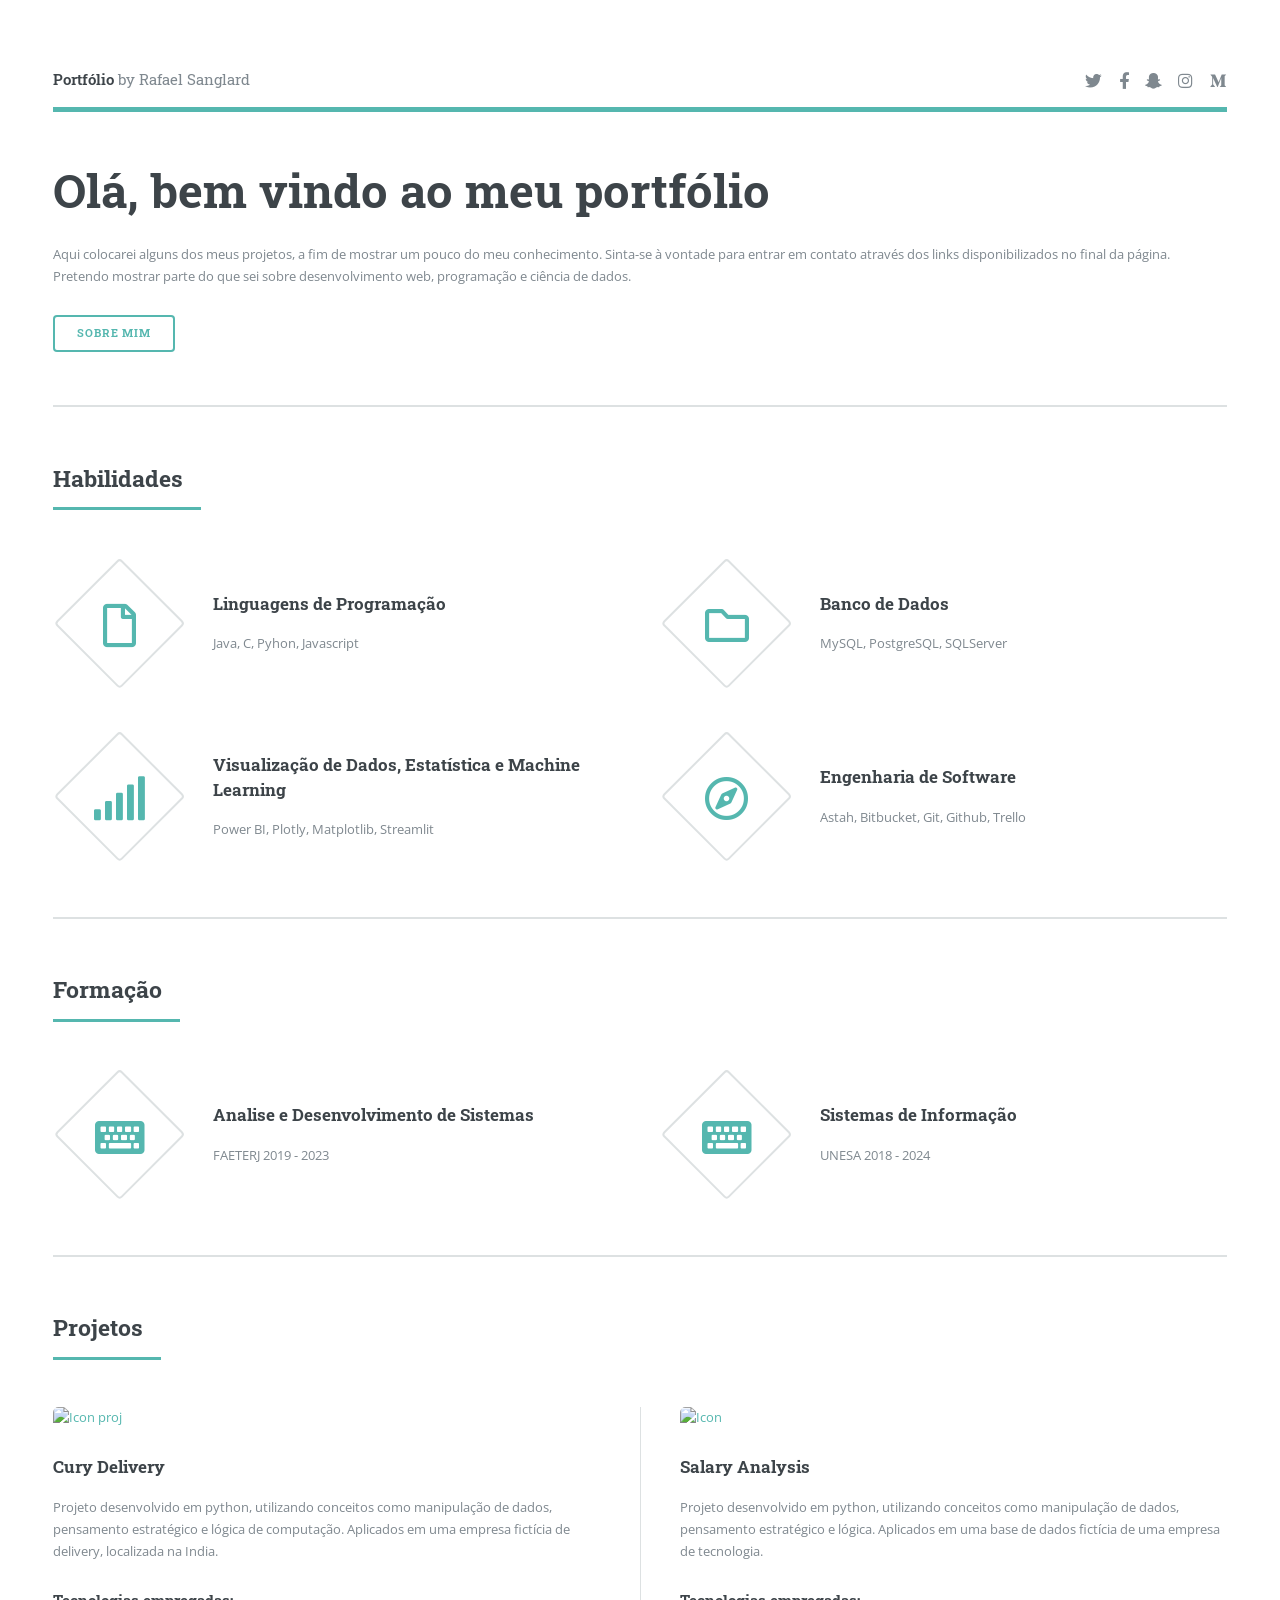
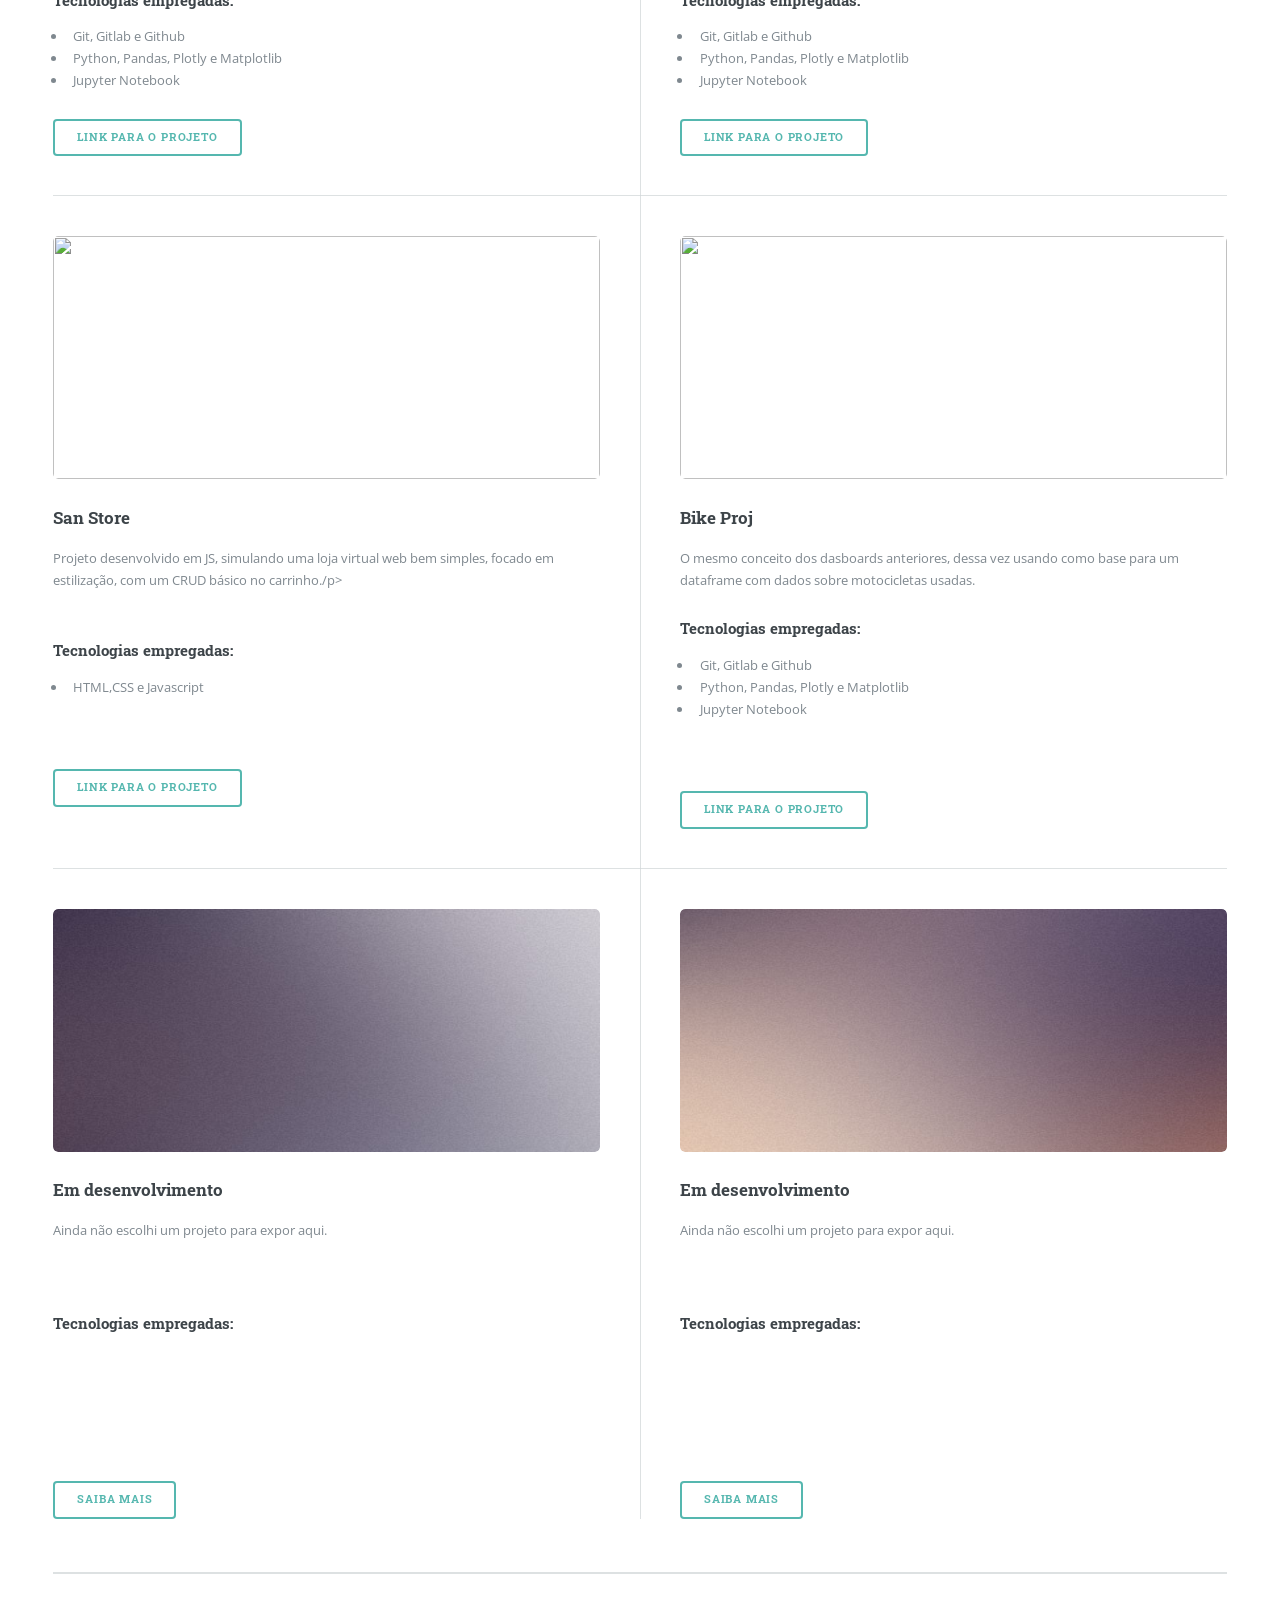
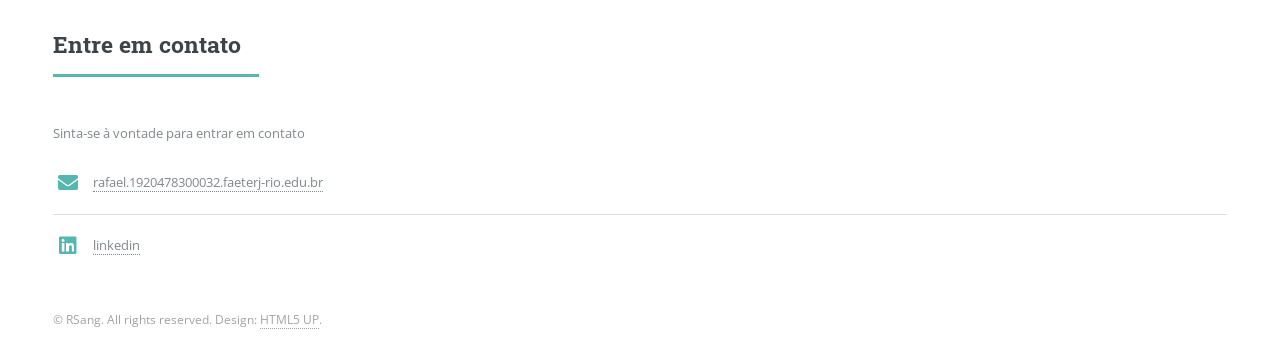
==== commit d26c0c9b: "index.html Recomendações por parte da Camilla do RH." ====
--- a/index.html
+++ b/index.html
@@ -37,40 +37,42 @@
 									<div class="content">
 										<header>
 											<h1>Olá, bem vindo ao meu portfólio</h1>
-											<p>Aqui colocarei alguns dos meus projetos, a fim de mostrar um pouco do meu conhecimento.<br>
-												Sinta-se à vontade para entrar em contato através dos links disponibilizados no final da página.</p>
+										
 										</header>
-										<p>Pretendo mostrar parte do que sei sobre desenvolvimento web, programação e ciência de dados.</p>
+										<p>Aqui colocarei alguns dos meus projetos, a fim de mostrar um pouco do meu conhecimento. Sinta-se à vontade para entrar em contato através dos links disponibilizados no final da página.							
+											Pretendo mostrar parte do que sei sobre desenvolvimento web, programação e ciência de dados.</p>
 										<ul class="actions">
-											<li><a href="#" class="button big">Sobre mim</a></li>
+											<li><a href="https://taqe.me/rafael-augusto8664/details" class="button big">Sobre mim</a></li>
 										</ul>
 									</div>
-									<span>
+									<!--<span>
 										<img src="images/pic12.jpg" width="300" height="300" alt="" />
-									</span>
+									</span>-->
 								</section>
 
 							<!-- Content -->
-							<section>
+							<!--<section>
 								<header class="main">
 									<h1>Sobre mim</h1>
 								</header>
-
-								<!-- Content -->
-									<h2 id="content">Meu nome é Rafael Sanglard</h2>
-									<p>	
-										Sou recém formado em Analise e Desenvolvimento de Sistemas, cursando Sistemas de Informação 
-										e estou muito ansioso para aprender e colocar meu conhecimento em prática.
-									</p>
-									<p>
-										Já tive uma experiência profissional como jovem aprendiz auxiliar administrativo, isso aprimorou algumas habilidades como organização, gestão de informações e atendimento ao colaborador.<br>
-										 Além de fornecer uma visão interna sobre o ambiente empresarial
-										 Na faculdade, desenvolvi em Java, C e Python. Meu projeto de TCC foi uma migração de uma aplicação desktop para web, usando Springboot.
-									</p>
-									<p>
-										Acredito que minhas habilidades, vontade de aprender e experiências podem agregar valor.
-									</p>
-							</section>
+							
+								 Content 
+								<h2 id="content">Meu nome é Rafael Sanglard</h2>
+								<p>
+									Sou recém formado em Analise e Desenvolvimento de Sistemas, cursando Sistemas de Informação
+									e estou muito ansioso para aprender e colocar meu conhecimento em prática.
+								</p>
+								<p>
+									Já tive uma experiência profissional como jovem aprendiz auxiliar administrativo, isso aprimorou algumas
+									habilidades como organização, gestão de informações e atendimento ao colaborador.<br>
+									Além de fornecer uma visão interna sobre o ambiente empresarial
+									Na faculdade, desenvolvi em Java, C e Python. Meu projeto de TCC foi uma migração de uma aplicação desktop para
+									web, usando Springboot.
+								</p>
+								<p>
+									Acredito que minhas habilidades, vontade de aprender e experiências podem agregar valor.
+								</p>
+							</section>-->
 
 							<!-- Section -->
 								<section>
@@ -110,7 +112,7 @@
 									</div>
 								</section>
 
-								<!-- Section -->
+								<!-- Section 
 								<section>
 									<header class="major">
 										<h2>Experiência</h2>
@@ -132,7 +134,7 @@
 										</article>
 									</div>
 								</section>
-
+							-->
 								<!-- Section -->
 								<section>
 									<header class="major">
@@ -144,7 +146,7 @@
 											<!--<span class="icon fa-gem"></span>-->
 											<div class="content">
 												<h3>Analise e Desenvolvimento de Sistemas</h3>
-												<p>FAETERJ 2019 - 2024</p>
+												<p>FAETERJ 2019 - 2023</p>
 											</div>
 										</article>
 										<article>
@@ -273,7 +275,7 @@
 									<p>Sinta-se à vontade para entrar em contato</p>
 									<ul class="contact">
 										<li class="icon solid fa-envelope"><a href="#">rafael.1920478300032.faeterj-rio.edu.br</a></li>
-										<li class="icon solid fa-phone">(21) 982#66189</li>
+										<!--<li class="icon solid fa-phone">(21) 982#66189</li>-->
 										<li class="icon brands fa-linkedin"><a href="https://www.linkedin.com/in/rafael-sanglard-1281ba201/">linkedin</a></li>
 									</ul>
 								</section>
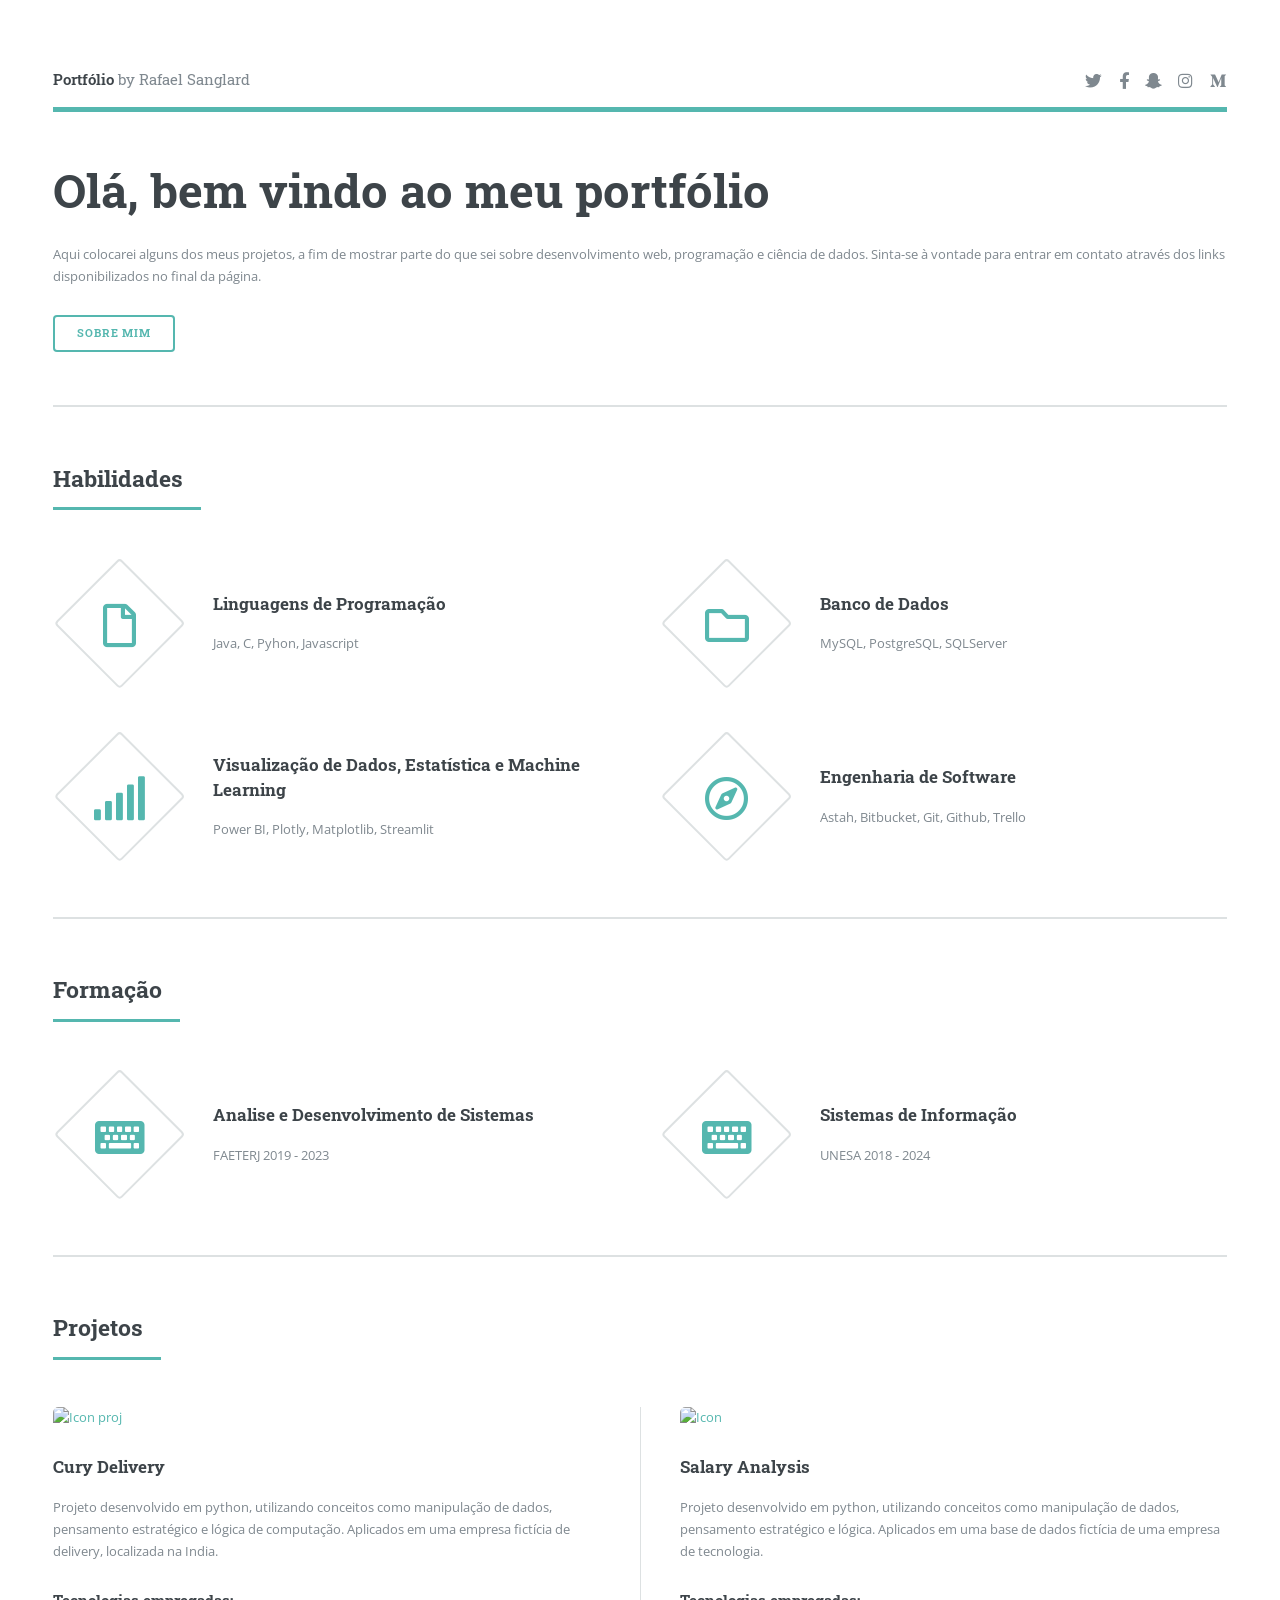
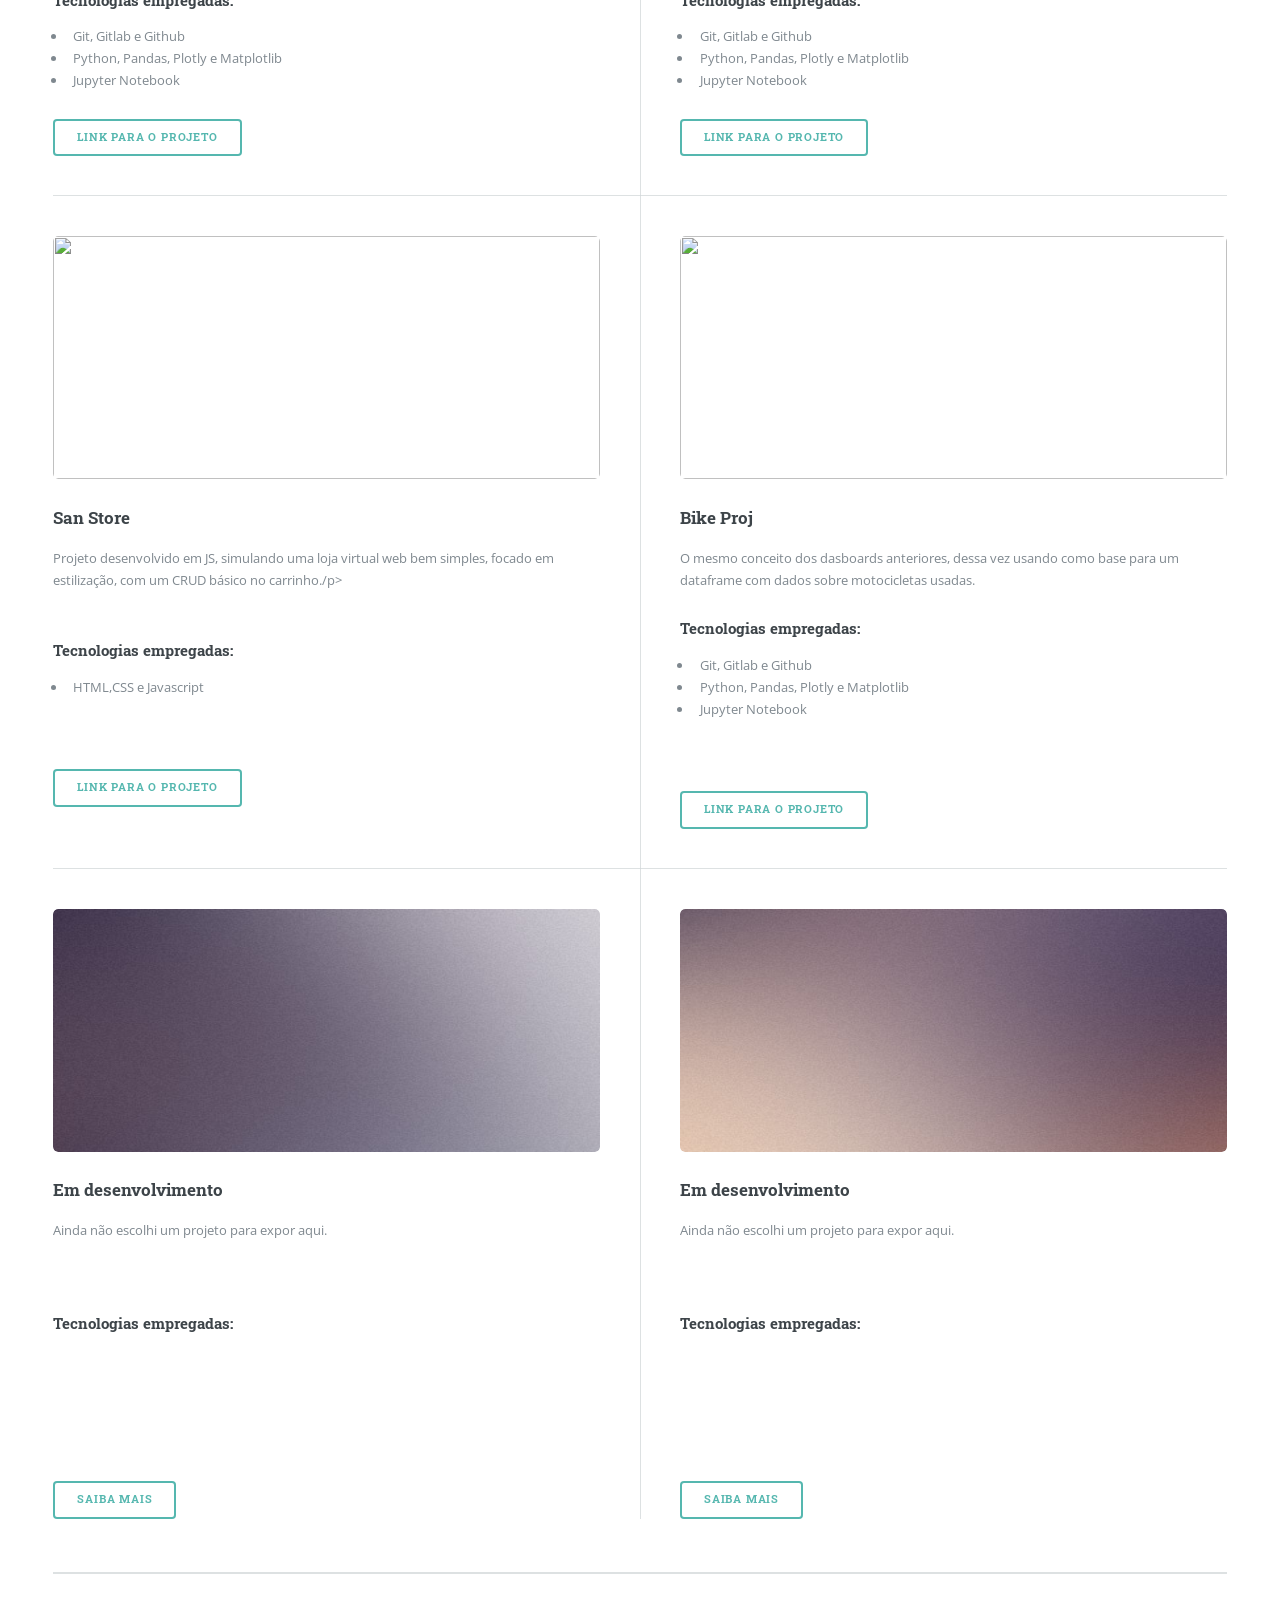
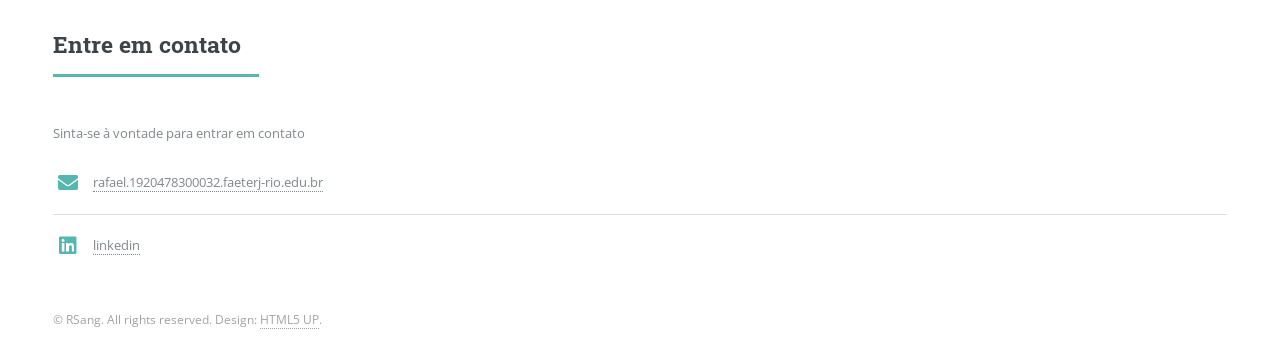
==== commit 351f1025: "Update index.html" ====
--- a/index.html
+++ b/index.html
@@ -39,8 +39,9 @@
 											<h1>Olá, bem vindo ao meu portfólio</h1>
 										
 										</header>
-										<p>Aqui colocarei alguns dos meus projetos, a fim de mostrar um pouco do meu conhecimento. Sinta-se à vontade para entrar em contato através dos links disponibilizados no final da página.							
-											Pretendo mostrar parte do que sei sobre desenvolvimento web, programação e ciência de dados.</p>
+										<p>Aqui colocarei alguns dos meus projetos, a fim de mostrar parte do que sei sobre desenvolvimento web, programação e ciência de dados.
+											Sinta-se à vontade para entrar em contato através dos links disponibilizados no final da página.							
+											</p>
 										<ul class="actions">
 											<li><a href="https://taqe.me/rafael-augusto8664/details" class="button big">Sobre mim</a></li>
 										</ul>
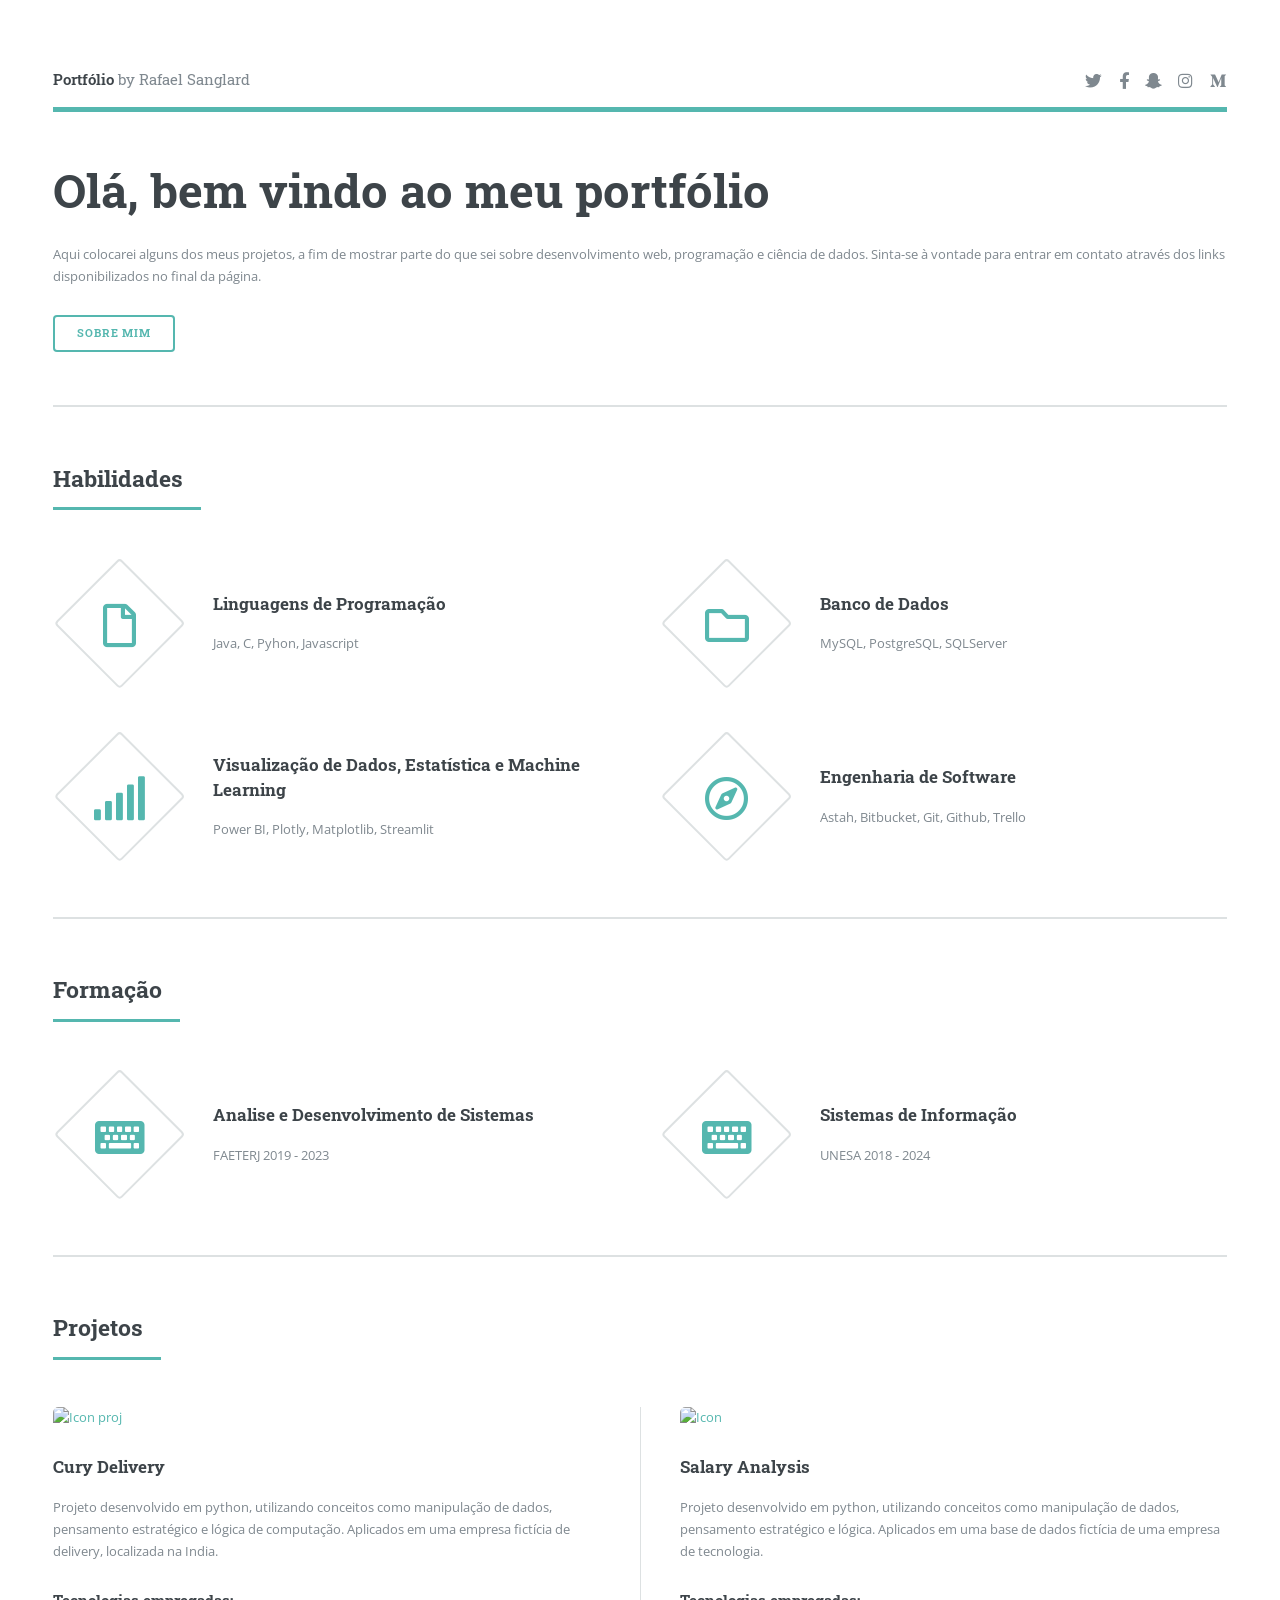
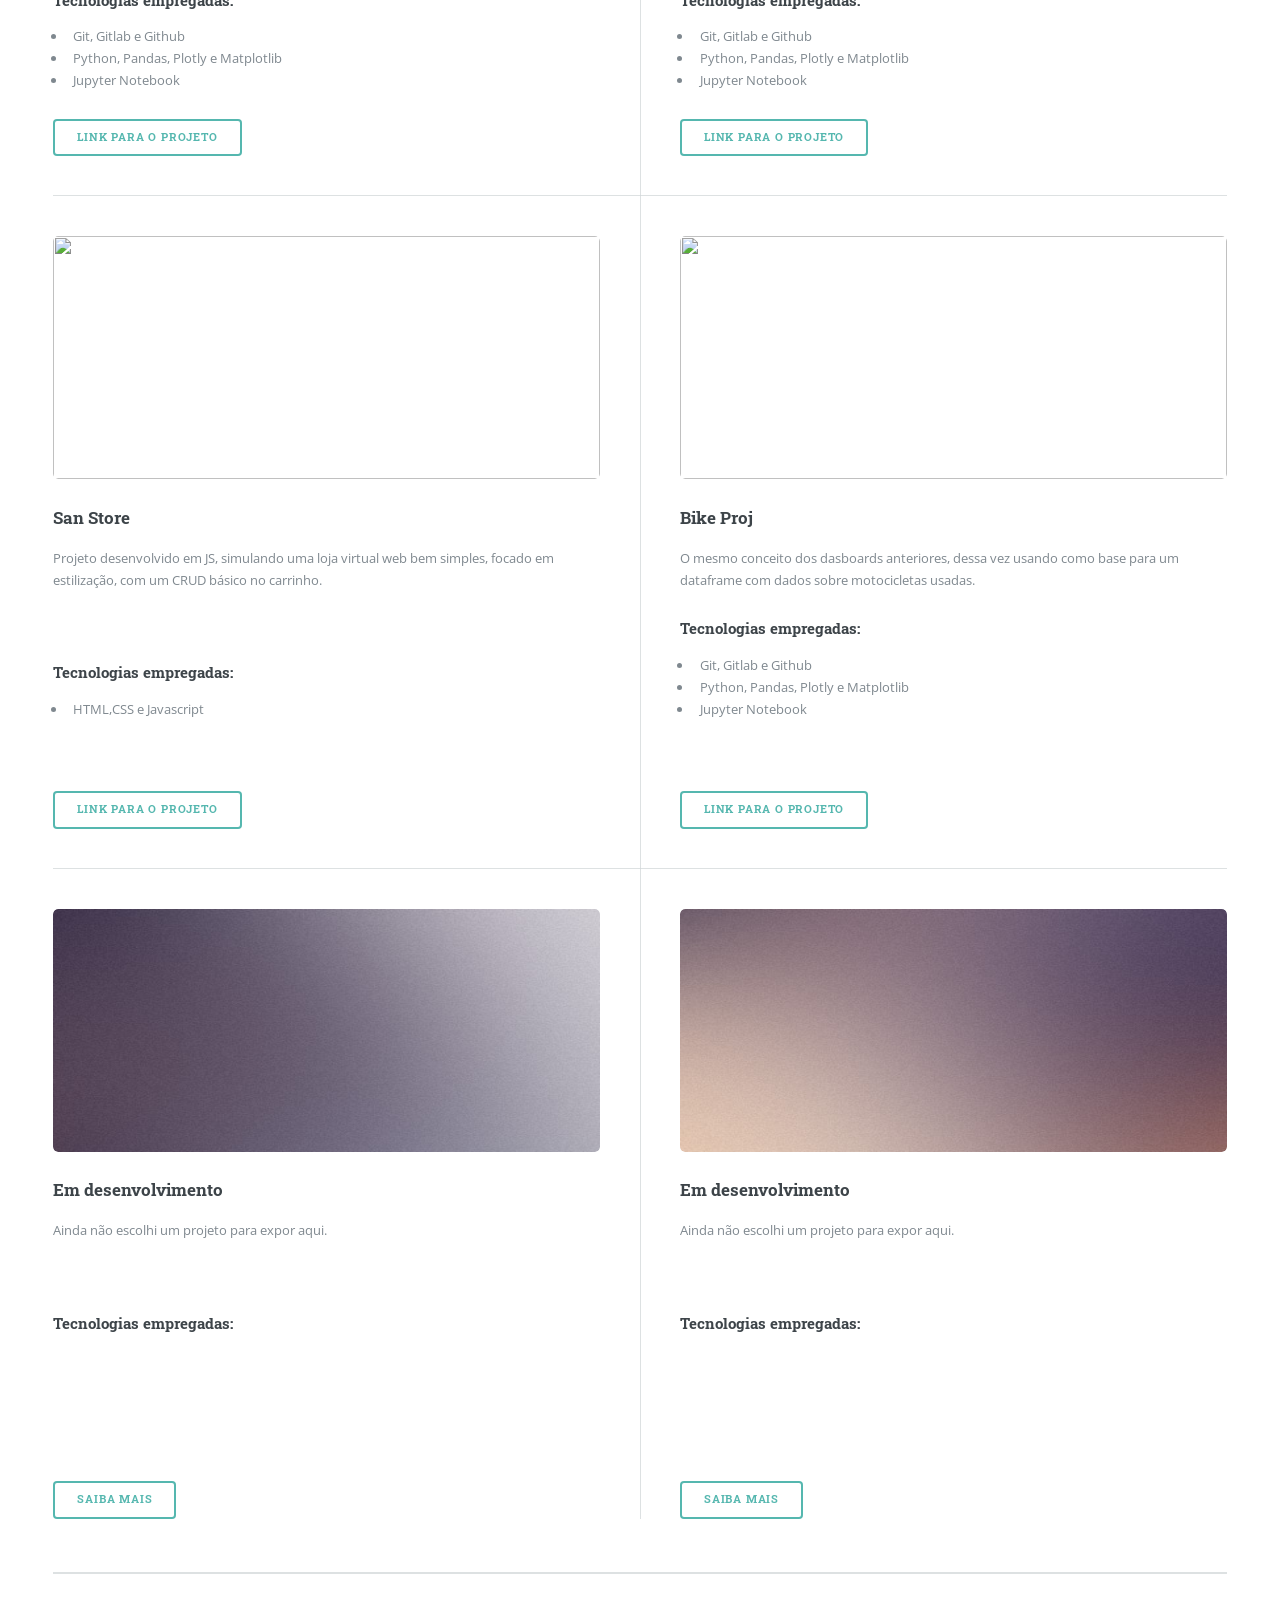
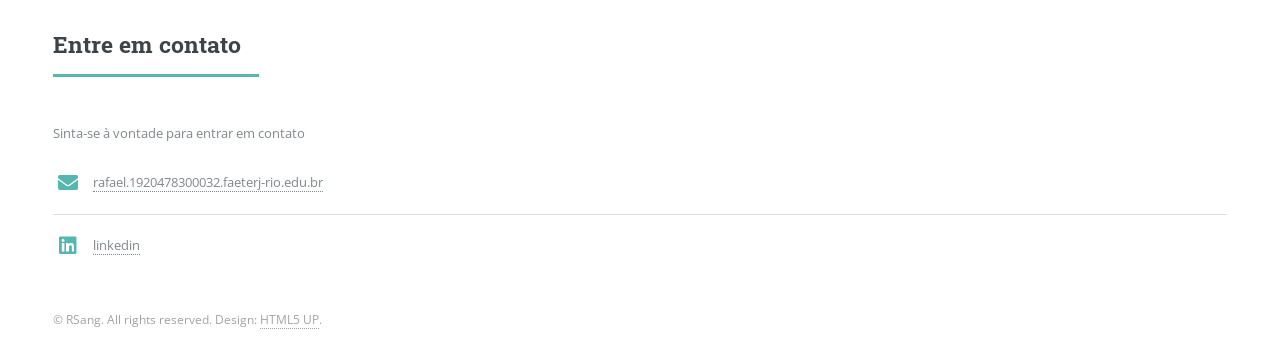
==== commit 81392a27: "Update index.html" ====
--- a/index.html
+++ b/index.html
@@ -198,7 +198,7 @@
 										<article>
 											<a href="#" class="image"><img src="https://raw.githubusercontent.com/RafaelSanglard/4POA/f65c82312b44f19a13f2bf6555ce195504bd1279/icon-store.jpg" height="243" width="244.5" alt="" /></a>
 											<h3>San Store</h3>
-											<p>Projeto desenvolvido em JS, simulando uma loja virtual web bem simples, focado em estilização, com um CRUD básico no carrinho./p>
+											<p>Projeto desenvolvido em JS, simulando uma loja virtual web bem simples, focado em estilização, com um CRUD básico no carrinho.</p>
 											<br>
 											<br>
 											<h4>Tecnologias empregadas:</h4>
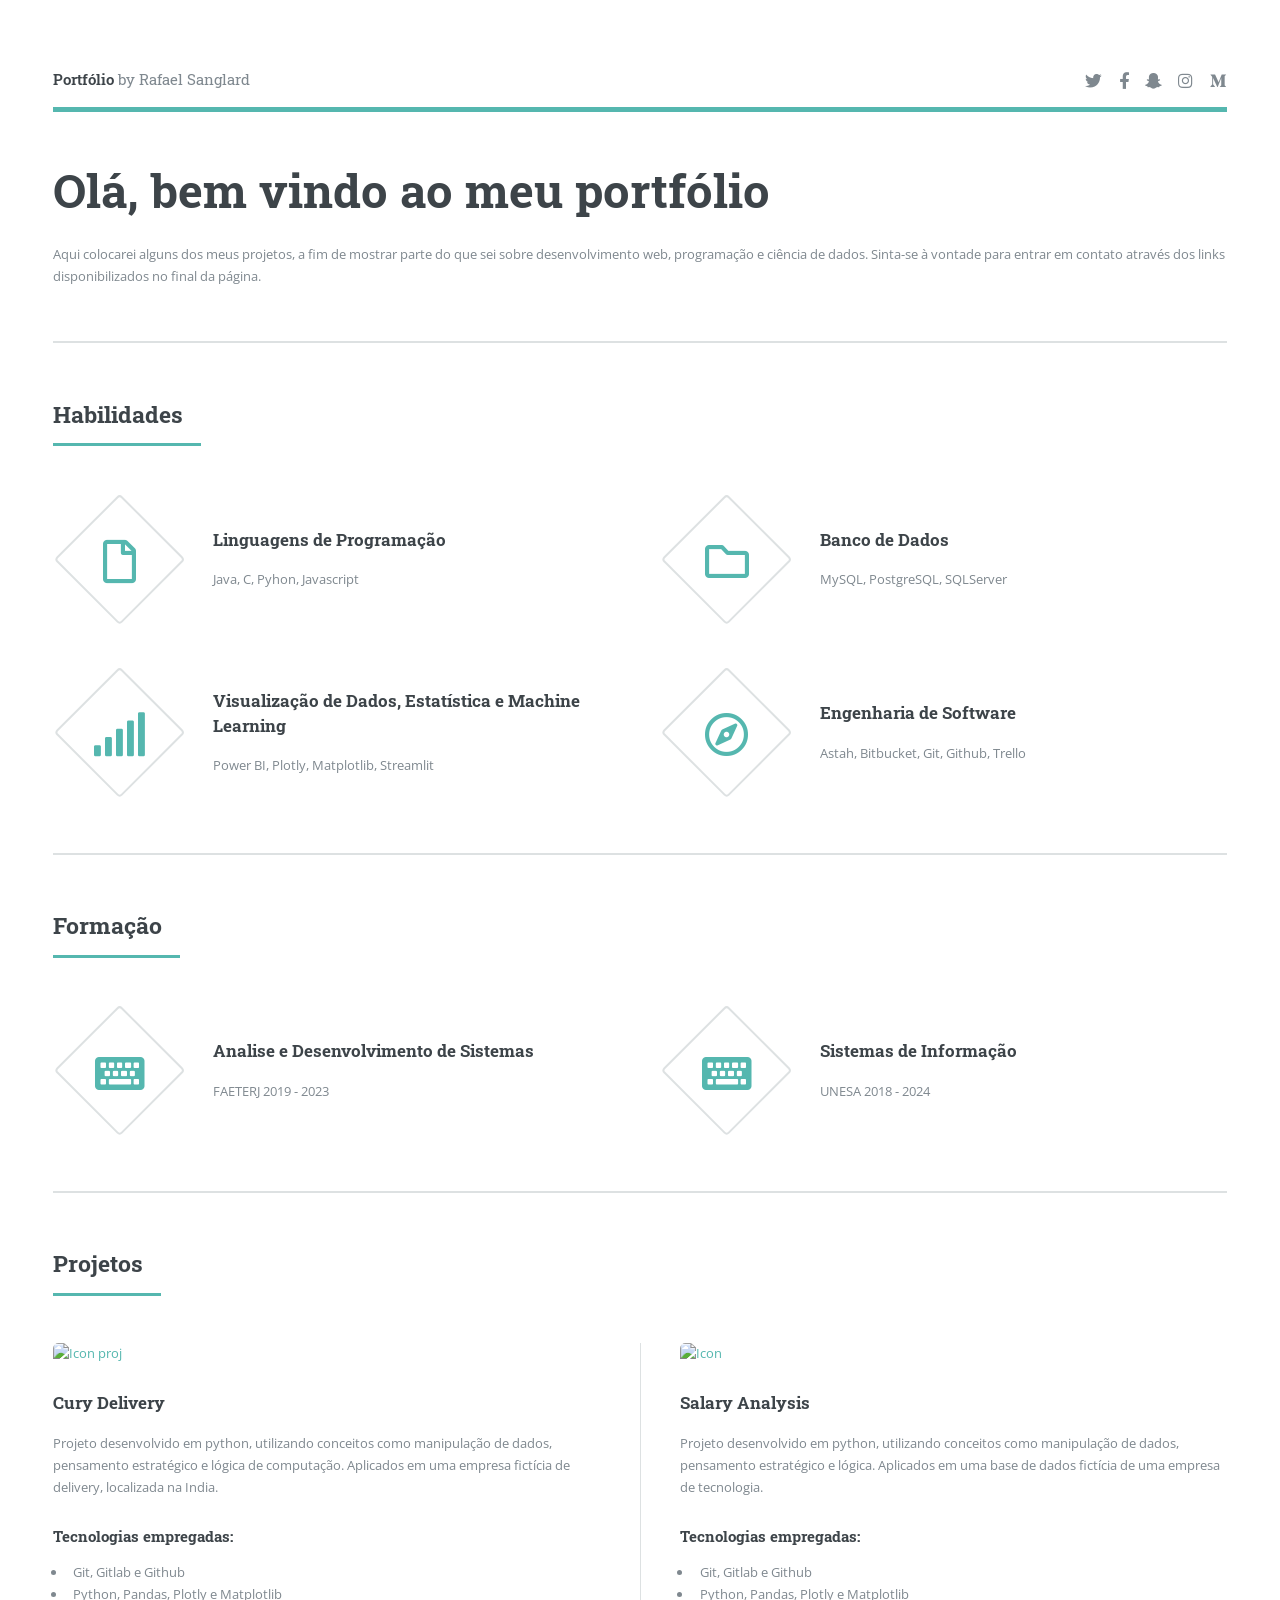
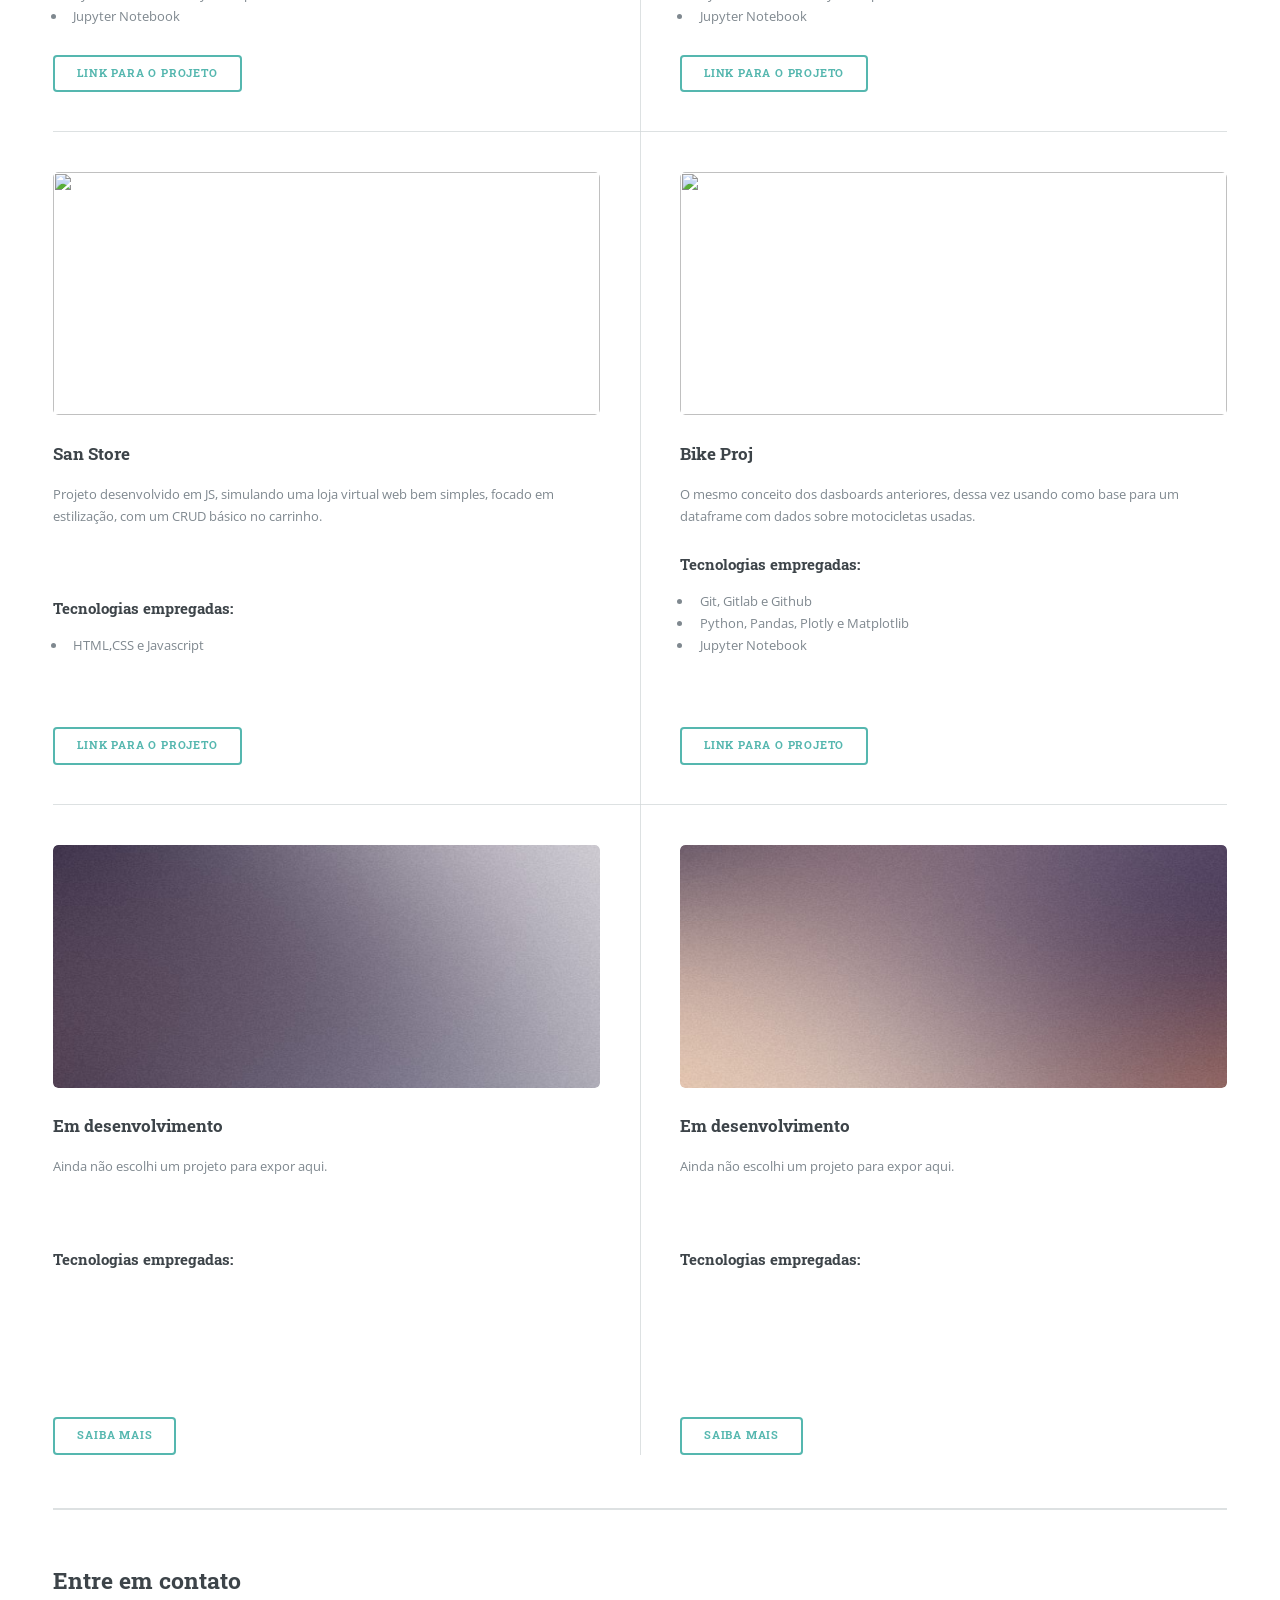
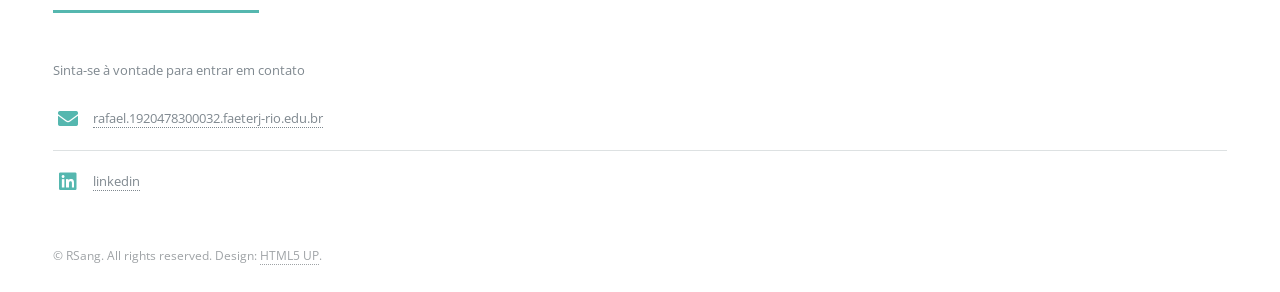
==== commit b22bf670: "Update index.html" ====
--- a/index.html
+++ b/index.html
@@ -42,9 +42,7 @@
 										<p>Aqui colocarei alguns dos meus projetos, a fim de mostrar parte do que sei sobre desenvolvimento web, programação e ciência de dados.
 											Sinta-se à vontade para entrar em contato através dos links disponibilizados no final da página.							
 											</p>
-										<ul class="actions">
-											<li><a href="https://taqe.me/rafael-augusto8664/details" class="button big">Sobre mim</a></li>
-										</ul>
+										
 									</div>
 									<!--<span>
 										<img src="images/pic12.jpg" width="300" height="300" alt="" />
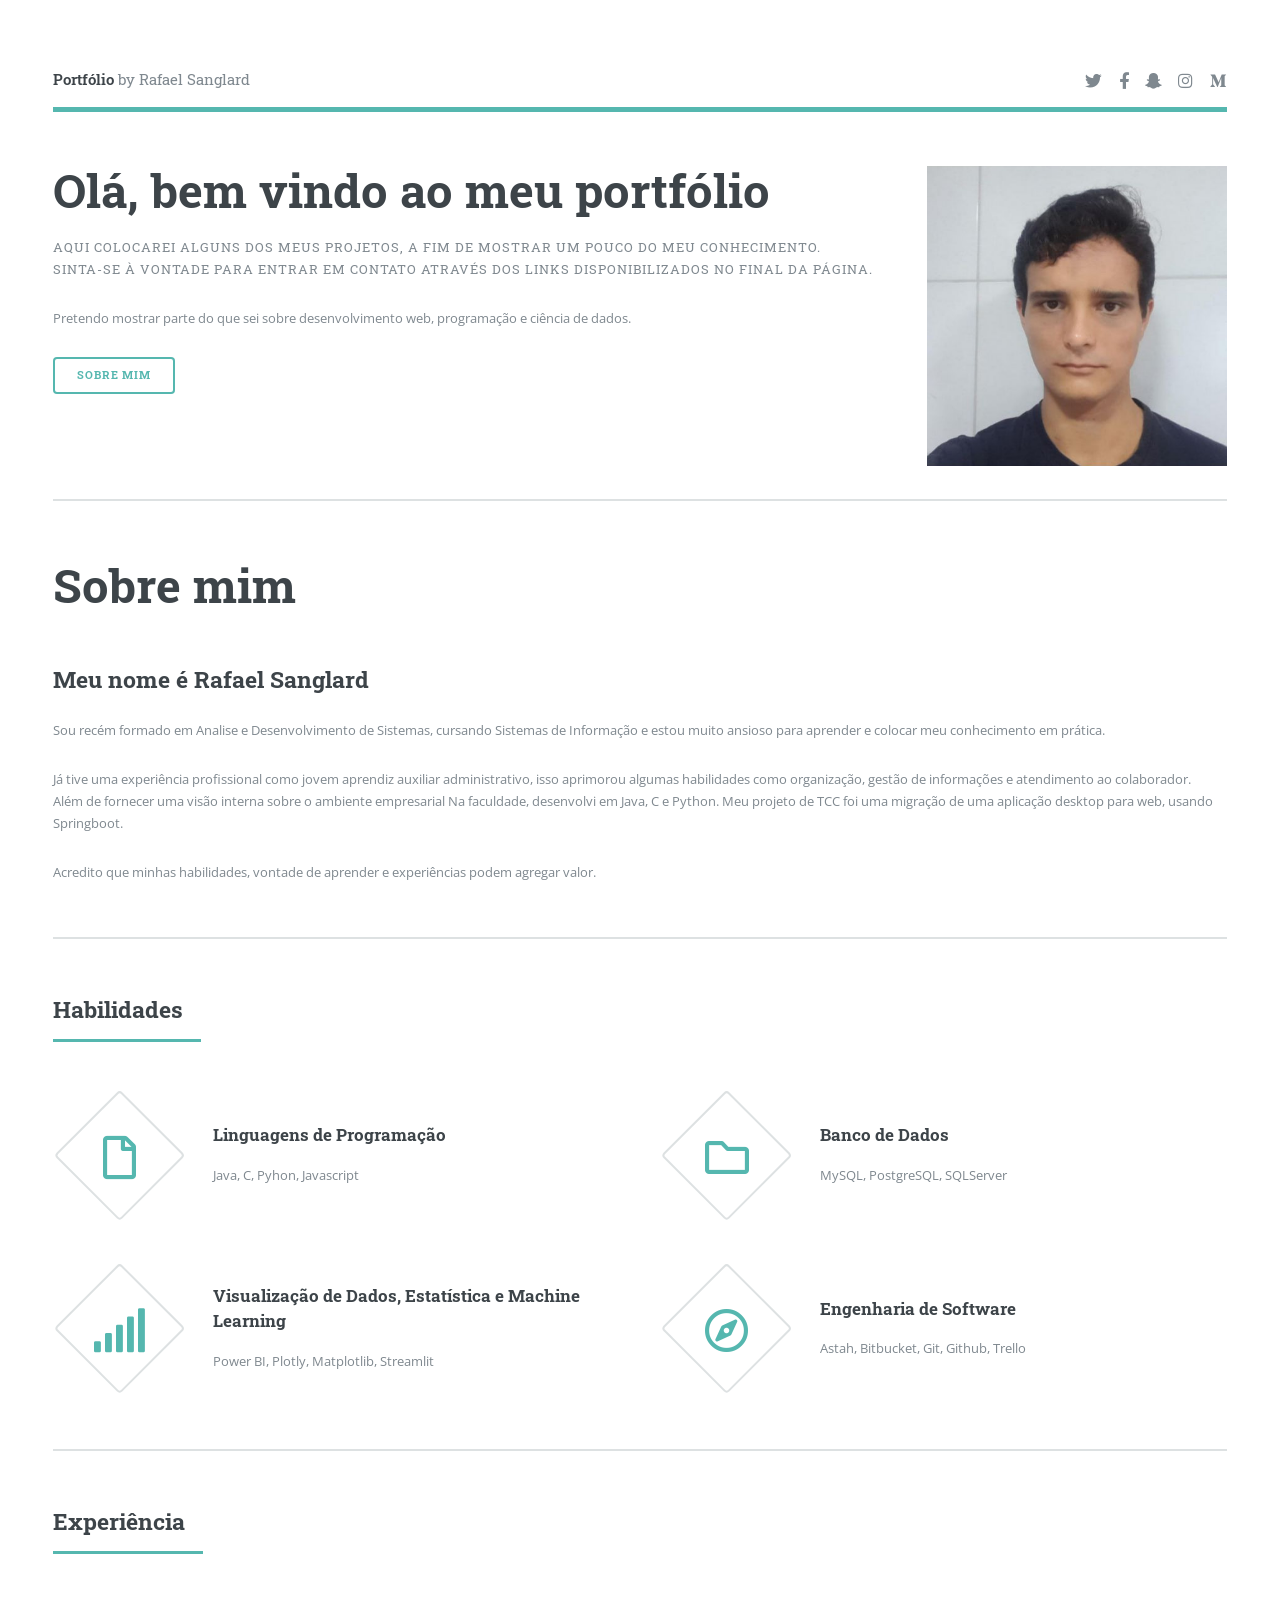
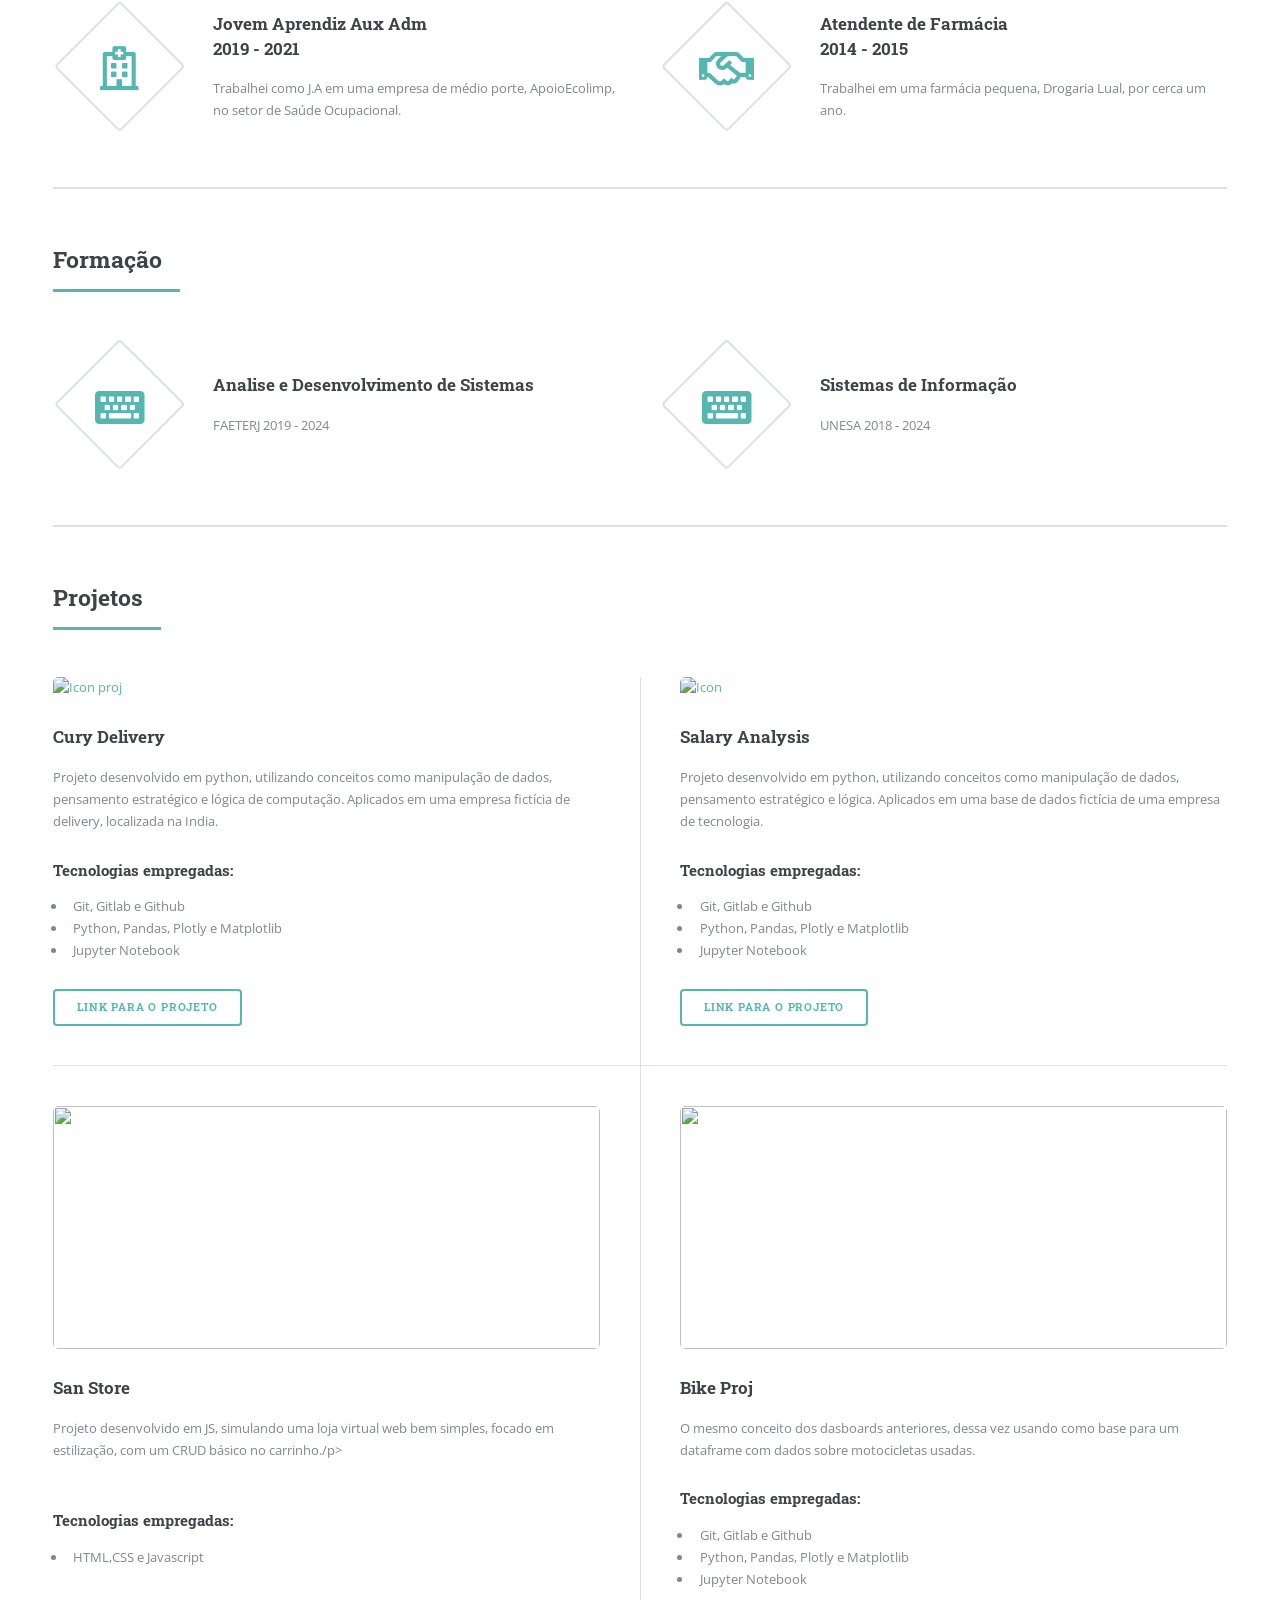
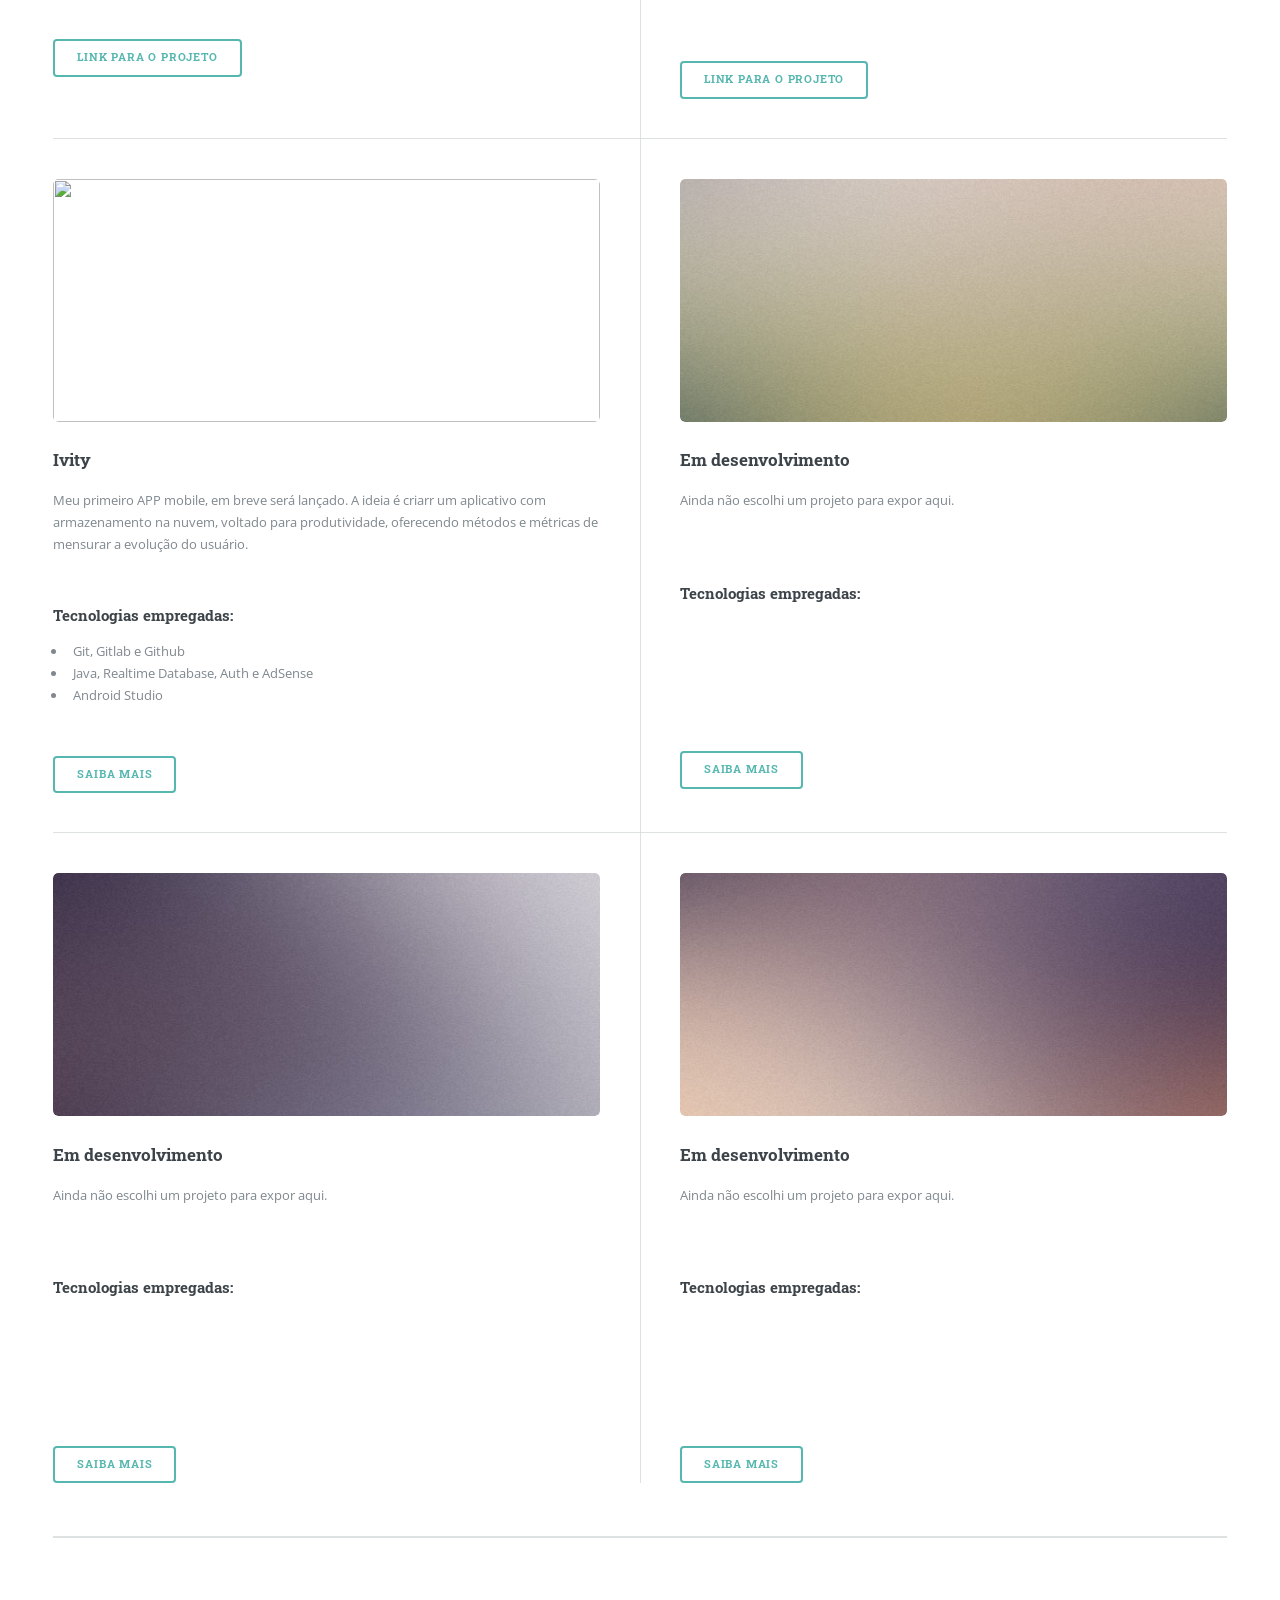
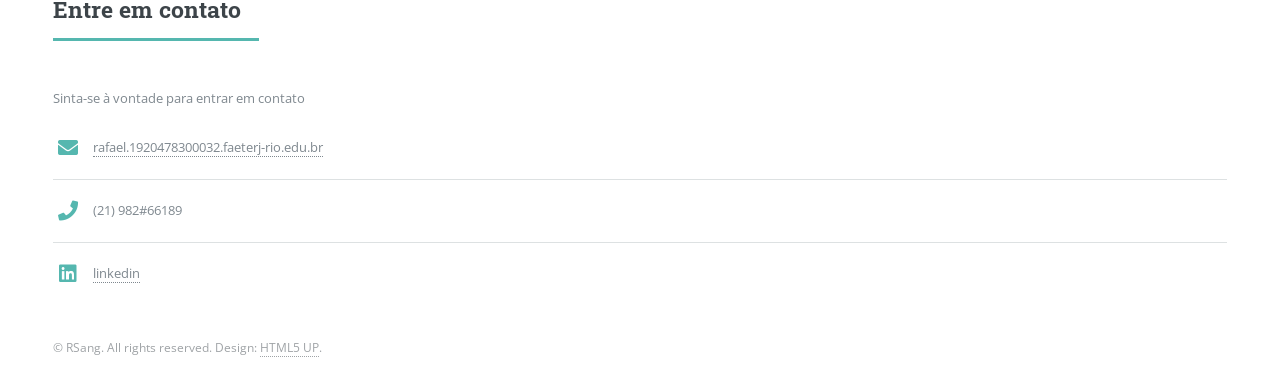
==== commit 64ab1958: "Update ivity.html" ====
--- a/index.html
+++ b/index.html
@@ -37,41 +37,40 @@
 									<div class="content">
 										<header>
 											<h1>Olá, bem vindo ao meu portfólio</h1>
-										
+											<p>Aqui colocarei alguns dos meus projetos, a fim de mostrar um pouco do meu conhecimento.<br>
+												Sinta-se à vontade para entrar em contato através dos links disponibilizados no final da página.</p>
 										</header>
-										<p>Aqui colocarei alguns dos meus projetos, a fim de mostrar parte do que sei sobre desenvolvimento web, programação e ciência de dados.
-											Sinta-se à vontade para entrar em contato através dos links disponibilizados no final da página.							
-											</p>
-										
+										<p>Pretendo mostrar parte do que sei sobre desenvolvimento web, programação e ciência de dados.</p>
+										<ul class="actions">
+											<li><a href="https://taqe.me/rafael-augusto8664/details" class="button big">Sobre mim</a></li>
+										</ul>
 									</div>
-									<!--<span>
+									<span>
 										<img src="images/pic12.jpg" width="300" height="300" alt="" />
-									</span>-->
+									</span>
 								</section>
 
 							<!-- Content -->
-							<!--<section>
+							<section>
 								<header class="main">
 									<h1>Sobre mim</h1>
 								</header>
-							
-								 Content 
-								<h2 id="content">Meu nome é Rafael Sanglard</h2>
-								<p>
-									Sou recém formado em Analise e Desenvolvimento de Sistemas, cursando Sistemas de Informação
-									e estou muito ansioso para aprender e colocar meu conhecimento em prática.
-								</p>
-								<p>
-									Já tive uma experiência profissional como jovem aprendiz auxiliar administrativo, isso aprimorou algumas
-									habilidades como organização, gestão de informações e atendimento ao colaborador.<br>
-									Além de fornecer uma visão interna sobre o ambiente empresarial
-									Na faculdade, desenvolvi em Java, C e Python. Meu projeto de TCC foi uma migração de uma aplicação desktop para
-									web, usando Springboot.
-								</p>
-								<p>
-									Acredito que minhas habilidades, vontade de aprender e experiências podem agregar valor.
-								</p>
-							</section>-->
+
+								<!-- Content -->
+									<h2 id="content">Meu nome é Rafael Sanglard</h2>
+									<p>	
+										Sou recém formado em Analise e Desenvolvimento de Sistemas, cursando Sistemas de Informação 
+										e estou muito ansioso para aprender e colocar meu conhecimento em prática.
+									</p>
+									<p>
+										Já tive uma experiência profissional como jovem aprendiz auxiliar administrativo, isso aprimorou algumas habilidades como organização, gestão de informações e atendimento ao colaborador.<br>
+										 Além de fornecer uma visão interna sobre o ambiente empresarial
+										 Na faculdade, desenvolvi em Java, C e Python. Meu projeto de TCC foi uma migração de uma aplicação desktop para web, usando Springboot.
+									</p>
+									<p>
+										Acredito que minhas habilidades, vontade de aprender e experiências podem agregar valor.
+									</p>
+							</section>
 
 							<!-- Section -->
 								<section>
@@ -111,7 +110,7 @@
 									</div>
 								</section>
 
-								<!-- Section 
+								<!-- Section -->
 								<section>
 									<header class="major">
 										<h2>Experiência</h2>
@@ -133,7 +132,7 @@
 										</article>
 									</div>
 								</section>
-							-->
+
 								<!-- Section -->
 								<section>
 									<header class="major">
@@ -145,7 +144,7 @@
 											<!--<span class="icon fa-gem"></span>-->
 											<div class="content">
 												<h3>Analise e Desenvolvimento de Sistemas</h3>
-												<p>FAETERJ 2019 - 2023</p>
+												<p>FAETERJ 2019 - 2024</p>
 											</div>
 										</article>
 										<article>
@@ -196,7 +195,7 @@
 										<article>
 											<a href="#" class="image"><img src="https://raw.githubusercontent.com/RafaelSanglard/4POA/f65c82312b44f19a13f2bf6555ce195504bd1279/icon-store.jpg" height="243" width="244.5" alt="" /></a>
 											<h3>San Store</h3>
-											<p>Projeto desenvolvido em JS, simulando uma loja virtual web bem simples, focado em estilização, com um CRUD básico no carrinho.</p>
+											<p>Projeto desenvolvido em JS, simulando uma loja virtual web bem simples, focado em estilização, com um CRUD básico no carrinho./p>
 											<br>
 											<br>
 											<h4>Tecnologias empregadas:</h4>
@@ -230,6 +229,44 @@
 												<li><a href="https://rsang-projects-bike.streamlit.app/" class="button">Link para o projeto</a></li>
 											</ul>
 										</article>
+
+										<article>
+											<a href="#" class="image"><img src="https://raw.githubusercontent.com/RafaelSanglard/4POA/refs/heads/main/icon_ivity.png" height="243" width="244.5" alt="" /></a>
+											<h3>Ivity</h3>
+											
+											<p> Meu primeiro APP mobile, em breve será lançado. A ideia é criarr um aplicativo com armazenamento na nuvem, voltado para produtividade, oferecendo métodos e métricas de mensurar a evolução do usuário.</p>
+											
+											<br>
+											<h4>Tecnologias empregadas:</h4>
+											<ul>
+												<li>Git, Gitlab e Github</li>
+												<li>Java, Realtime Database, Auth e AdSense</li>
+												<li>Android Studio</li>
+
+											</ul>
+											<br>
+											<ul class="actions">
+												<li><a href="#" class="button">Saiba mais</a></li>
+											</ul>
+										</article>
+										<article>
+											<a href="#" class="image"><img src="images/pic03.jpg" height="243" width="244.5" alt="" /></a>
+											<h3>Em desenvolvimento</h3>
+											
+											<p> Ainda não escolhi um projeto para expor aqui.</p>
+											<br>
+											<br>
+											<h4>Tecnologias empregadas:</h4>
+											<br>
+											<br>
+											<br><br>
+											<br>
+											<br>
+											<ul class="actions">
+												<li><a href="#" class="button">Saiba mais</a></li>
+											</ul>
+										</article>
+
 										<article>
 											<a href="#" class="image"><img src="images/pic05.jpg" height="243" width="244.5" alt="" /></a>
 											<h3>Em desenvolvimento</h3>
@@ -274,7 +311,7 @@
 									<p>Sinta-se à vontade para entrar em contato</p>
 									<ul class="contact">
 										<li class="icon solid fa-envelope"><a href="#">rafael.1920478300032.faeterj-rio.edu.br</a></li>
-										<!--<li class="icon solid fa-phone">(21) 982#66189</li>-->
+										<li class="icon solid fa-phone">(21) 982#66189</li>
 										<li class="icon brands fa-linkedin"><a href="https://www.linkedin.com/in/rafael-sanglard-1281ba201/">linkedin</a></li>
 									</ul>
 								</section>
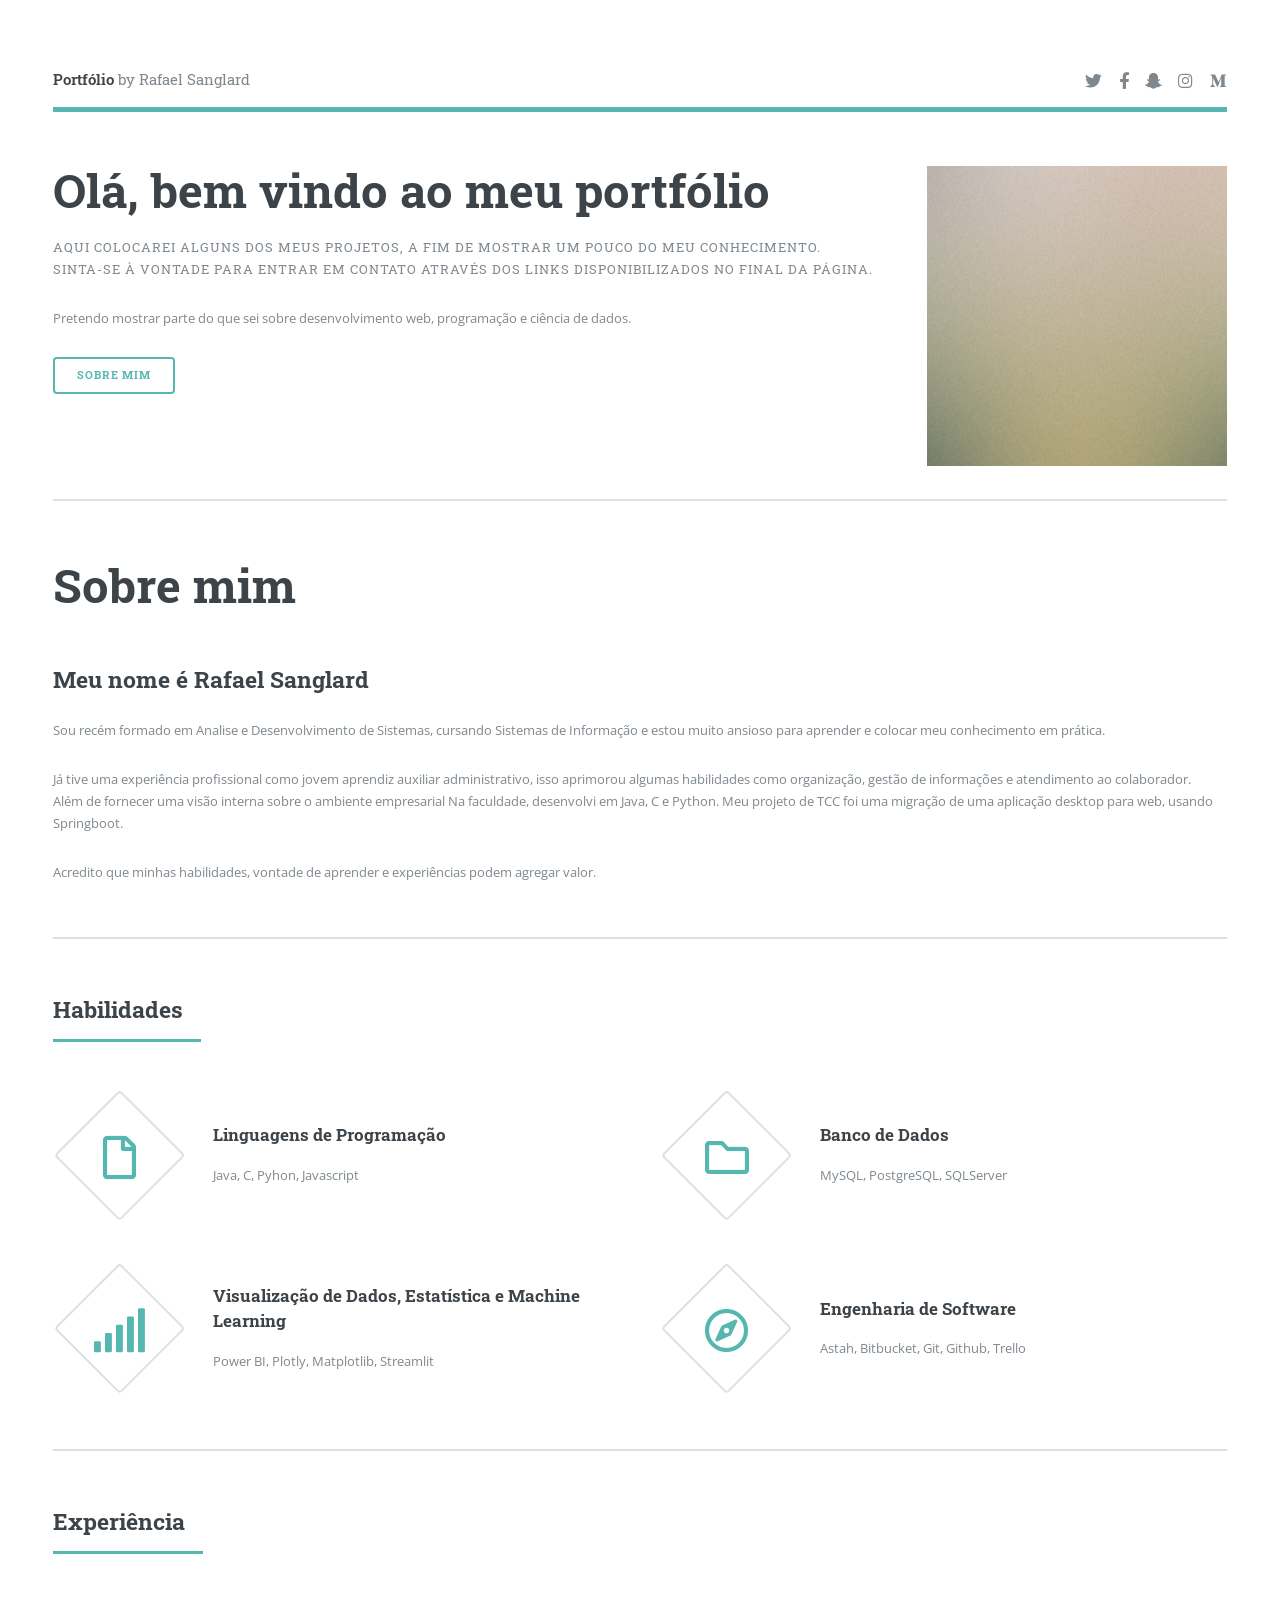
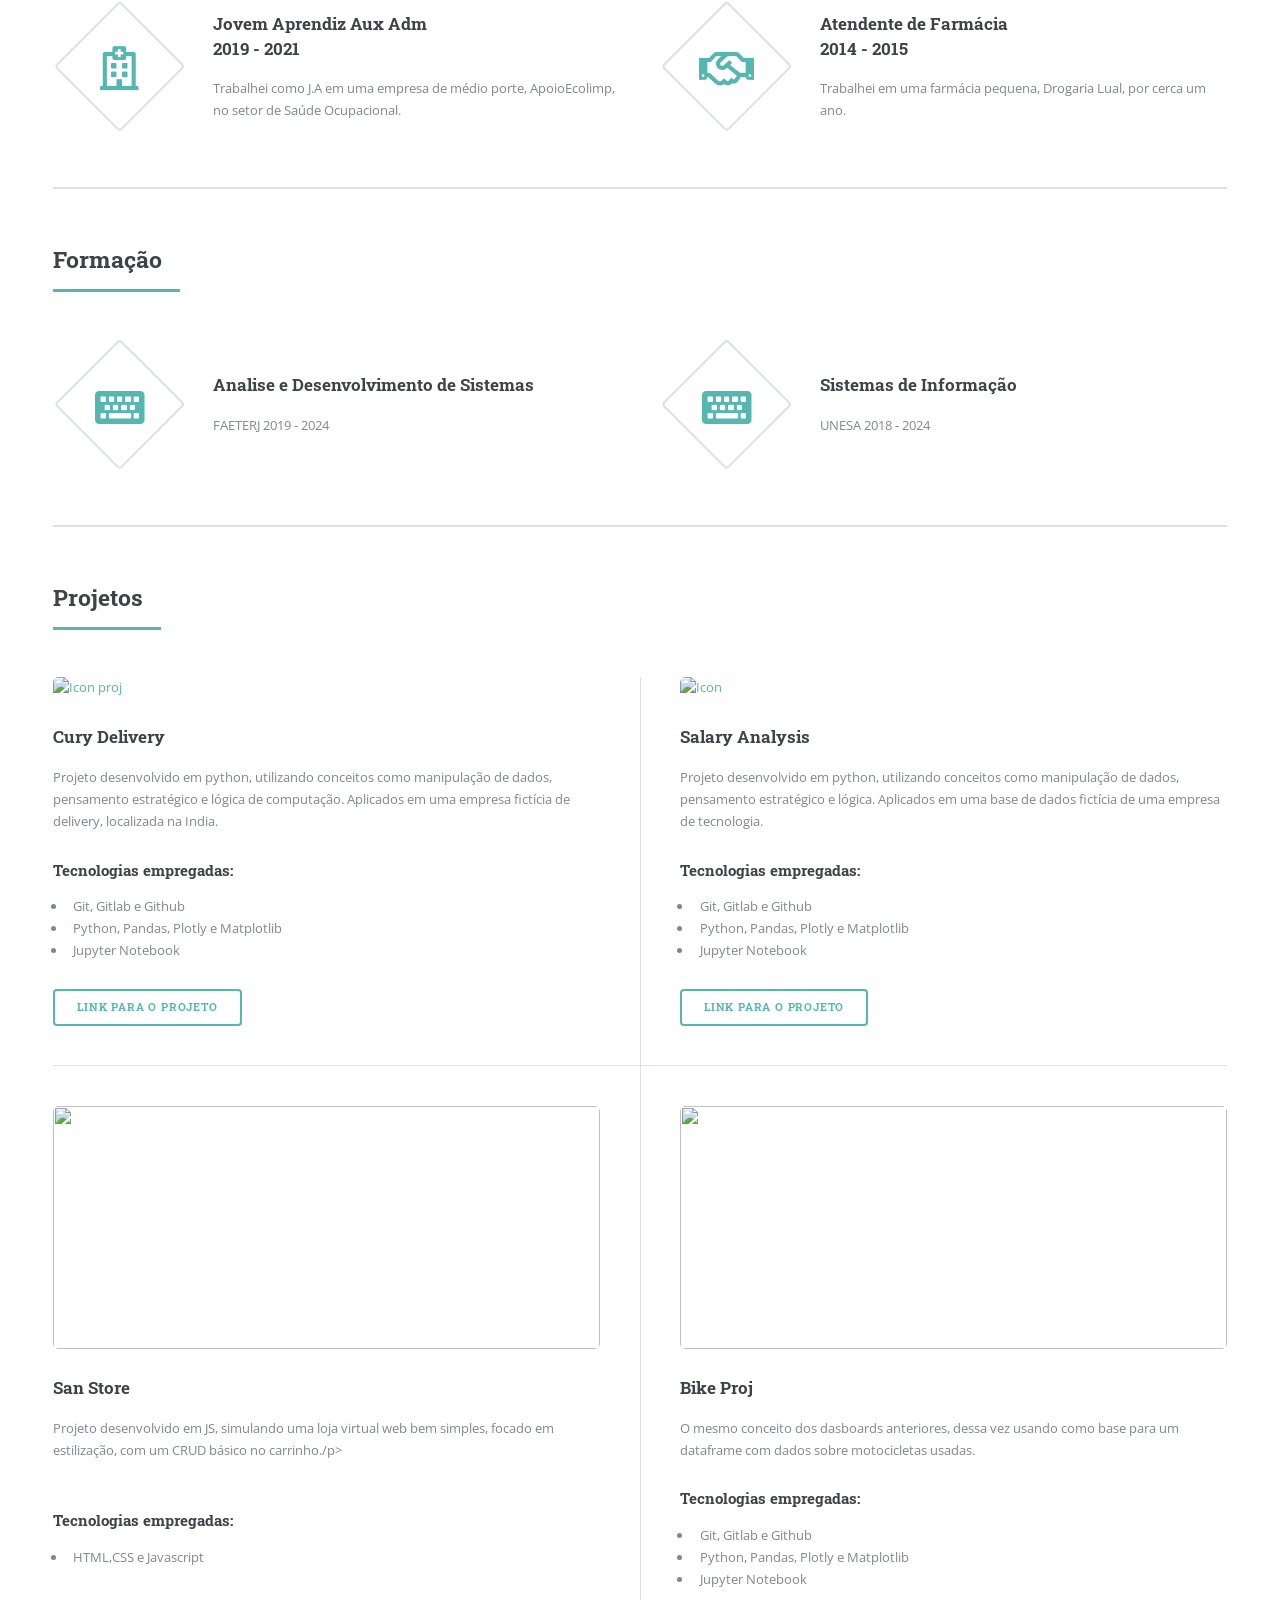
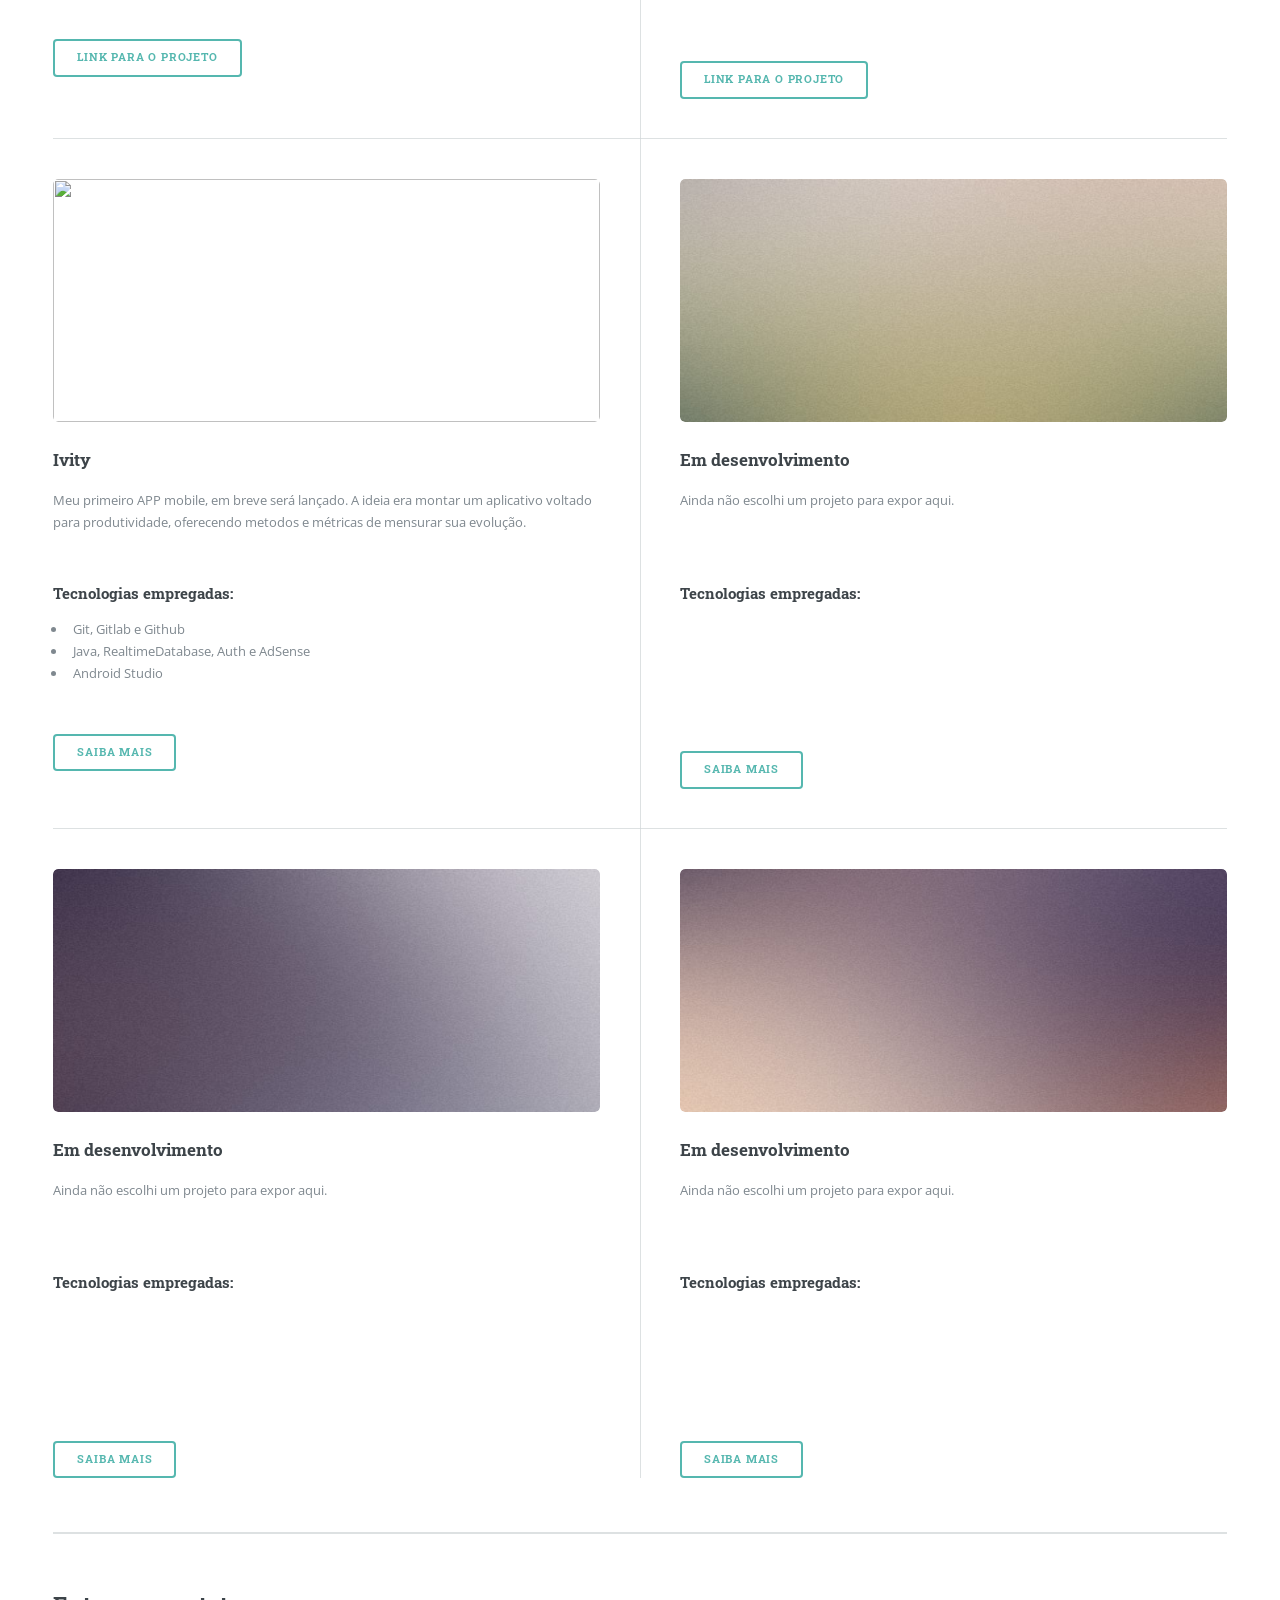
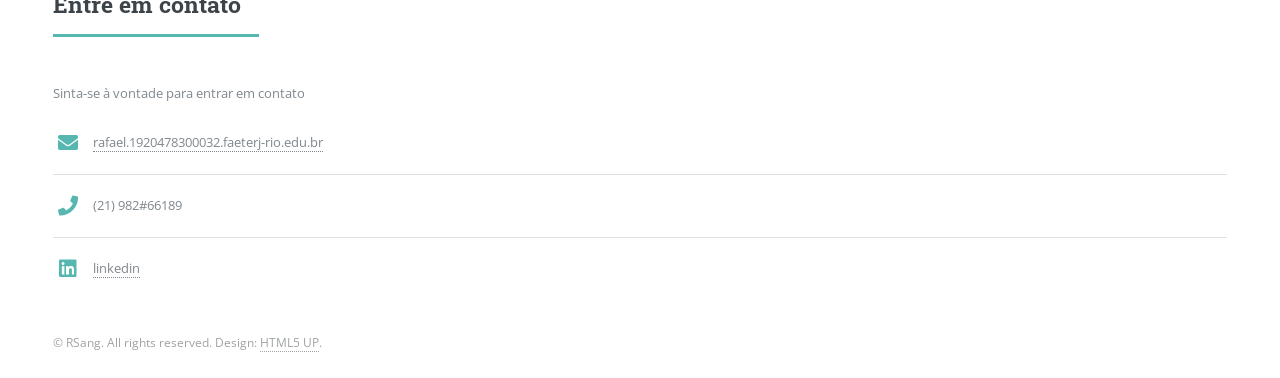
==== commit 16ef75d4: "Force para restauração" ====
--- a/index.html
+++ b/index.html
@@ -1,341 +1,340 @@
-<!DOCTYPE HTML>
-<!--
-	Editorial by HTML5 UP
-	html5up.net | @ajlkn
-	Free for personal and commercial use under the CCA 3.0 license (html5up.net/license)
--->
-<html>
-	<head>
-		<title>Portfólio by Rafael Sanglard</title>
-		<meta charset="utf-8" />
-		<meta name="viewport" content="width=device-width, initial-scale=1, user-scalable=no" />
-		<link rel="stylesheet" href="assets/css/main.css" />
-	</head>
-	<body class="is-preload">
-
-		<!-- Wrapper -->
-			<div id="wrapper">
-
-				<!-- Main -->
-					<div id="main">
-						<div class="inner">
-
-							<!-- Header -->
-								<header id="header">
-									<a href="index.html" class="logo"><strong>Portfólio</strong> by Rafael Sanglard</a>
-									<ul class="icons">
-										<li><a href="#" class="icon brands fa-twitter"><span class="label">Twitter</span></a></li>
-										<li><a href="#" class="icon brands fa-facebook-f"><span class="label">Facebook</span></a></li>
-										<li><a href="#" class="icon brands fa-snapchat-ghost"><span class="label">Snapchat</span></a></li>
-										<li><a href="#" class="icon brands fa-instagram"><span class="label">Instagram</span></a></li>
-										<li><a href="#" class="icon brands fa-medium-m"><span class="label">Medium</span></a></li>
-									</ul>
-								</header>
-
-							<!-- Banner -->
-								<section id="banner">
-									<div class="content">
-										<header>
-											<h1>Olá, bem vindo ao meu portfólio</h1>
-											<p>Aqui colocarei alguns dos meus projetos, a fim de mostrar um pouco do meu conhecimento.<br>
-												Sinta-se à vontade para entrar em contato através dos links disponibilizados no final da página.</p>
-										</header>
-										<p>Pretendo mostrar parte do que sei sobre desenvolvimento web, programação e ciência de dados.</p>
-										<ul class="actions">
-											<li><a href="https://taqe.me/rafael-augusto8664/details" class="button big">Sobre mim</a></li>
-										</ul>
-									</div>
-									<span>
-										<img src="images/pic12.jpg" width="300" height="300" alt="" />
-									</span>
-								</section>
-
-							<!-- Content -->
-							<section>
-								<header class="main">
-									<h1>Sobre mim</h1>
-								</header>
-
-								<!-- Content -->
-									<h2 id="content">Meu nome é Rafael Sanglard</h2>
-									<p>	
-										Sou recém formado em Analise e Desenvolvimento de Sistemas, cursando Sistemas de Informação 
-										e estou muito ansioso para aprender e colocar meu conhecimento em prática.
-									</p>
-									<p>
-										Já tive uma experiência profissional como jovem aprendiz auxiliar administrativo, isso aprimorou algumas habilidades como organização, gestão de informações e atendimento ao colaborador.<br>
-										 Além de fornecer uma visão interna sobre o ambiente empresarial
-										 Na faculdade, desenvolvi em Java, C e Python. Meu projeto de TCC foi uma migração de uma aplicação desktop para web, usando Springboot.
-									</p>
-									<p>
-										Acredito que minhas habilidades, vontade de aprender e experiências podem agregar valor.
-									</p>
-							</section>
-
-							<!-- Section -->
-								<section>
-									<header class="major">
-										<h2>Habilidades</h2>
-									</header>
-									<div class="features">
-										<article>
-											<span class="icon fa-file"></span>
-											<div class="content">
-												<h3>Linguagens de Programação</h3>
-												<p>Java, C, Pyhon, Javascript </p>
-											</div>
-										</article>
-										<article>
-											<span class="icon fa-folder"></span>
-											<!--<span class="icon solid fa-paper-plane"></span>-->
-											<div class="content">
-												<h3>Banco de Dados</h3>
-												<p>MySQL, PostgreSQL, SQLServer</p>
-											</div>
-										</article>
-										<article>
-											<span class="icon solid fa-signal"></span>
-											<div class="content">
-												<h3>Visualização de Dados, Estatística e Machine Learning</h3>
-												<p>Power  BI, Plotly, Matplotlib, Streamlit</p>
-											</div>
-										</article>
-										<article>
-											<span class="icon regular fa-compass"></span>
-											<div class="content">
-												<h3>Engenharia de Software</h3>
-												<p> Astah, Bitbucket, Git, Github, Trello</p>
-											</div>
-										</article>
-									</div>
-								</section>
-
-								<!-- Section -->
-								<section>
-									<header class="major">
-										<h2>Experiência</h2>
-									</header>
-									<div class="features">
-										<article>
-											<span class="icon regular fa-hospital"></span>
-											<div class="content">
-												<h3>Jovem Aprendiz Aux Adm <br>2019 - 2021</h3>
-												<p>Trabalhei como J.A em uma empresa de médio porte, ApoioEcolimp, no setor de Saúde Ocupacional.</p>
-											</div>
-										</article>
-										<article>
-											<span class="icon regular fa-handshake"></span>
-											<div class="content">
-												<h3>Atendente de Farmácia <br>2014 - 2015</h3>
-												<p>Trabalhei em uma farmácia pequena, Drogaria Lual, por cerca um ano.</p>
-											</div>
-										</article>
-									</div>
-								</section>
-
-								<!-- Section -->
-								<section>
-									<header class="major">
-										<h2>Formação</h2>
-									</header>
-									<div class="features">
-										<article>
-											<span class="icon solid fa-keyboard"></span>
-											<!--<span class="icon fa-gem"></span>-->
-											<div class="content">
-												<h3>Analise e Desenvolvimento de Sistemas</h3>
-												<p>FAETERJ 2019 - 2024</p>
-											</div>
-										</article>
-										<article>
-											<span class="icon solid fa-keyboard"></span>
-											<!--<span class="icon solid fa-paper-plane"></span>-->
-											<div class="content">
-												<h3>Sistemas de Informação</h3>
-												<p>UNESA 2018 - 2024</p>
-											</div>
-										</article>
-								</section>
-
-							<!-- Section -->
-								<section>
-									<header class="major">
-										<h2>Projetos</h2>
-									</header>
-									<div class="posts">
-										<article>
-											<a href="#" class="image"><img src="https://raw.githubusercontent.com/RafaelSanglard/4POA/5388adcdf72e4607b6b43617830b0edb2ac26285/icon-cury.jpg" alt="Icon proj" /></a>
-											<h3>Cury Delivery</h3>
-											<p>Projeto desenvolvido em python, utilizando conceitos como manipulação de dados, pensamento estratégico e lógica de computação. Aplicados em uma empresa fictícia de delivery, localizada na India.</p>
-											<h4>Tecnologias empregadas:</h4>
-											<ul>
-												<li>Git, Gitlab e Github</li>
-												<li>Python, Pandas, Plotly e Matplotlib</li>
-												<li>Jupyter Notebook</li>
-											</ul>
-											
-											<ul class="actions">
-												<li><a href="https://rsang-projects-cury-company.streamlit.app/" class="button">Link para o projeto</a></li>
-											</ul>
-										</article>
-										<article>
-											<a href="#" class="image"><img src="https://raw.githubusercontent.com/RafaelSanglard/4POA/5388adcdf72e4607b6b43617830b0edb2ac26285/icon-salary.jpg" alt="Icon" /></a>
-											<h3>Salary Analysis</h3>
-											<p>Projeto desenvolvido em python, utilizando conceitos como manipulação de dados, pensamento estratégico e lógica. Aplicados em uma base de dados fictícia de uma empresa de tecnologia.</p>
-											<h4>Tecnologias empregadas:</h4>
-											<ul>
-												<li>Git, Gitlab e Github</li>
-												<li>Python, Pandas, Plotly e Matplotlib</li>
-												<li>Jupyter Notebook</li>
-											</ul></p>
-											<ul class="actions">
-												<li><a href="https://rsang-projects.streamlit.app/" class="button">Link para o projeto</a></li>
-											</ul>
-										</article>
-										<article>
-											<a href="#" class="image"><img src="https://raw.githubusercontent.com/RafaelSanglard/4POA/f65c82312b44f19a13f2bf6555ce195504bd1279/icon-store.jpg" height="243" width="244.5" alt="" /></a>
-											<h3>San Store</h3>
-											<p>Projeto desenvolvido em JS, simulando uma loja virtual web bem simples, focado em estilização, com um CRUD básico no carrinho./p>
-											<br>
-											<br>
-											<h4>Tecnologias empregadas:</h4>
-
-											<ul>
-												<li>HTML,CSS e Javascript</li>
-
-											</ul>
-											<br>
-											<br>
-											<ul class="actions">
-												<li><a href="https://rafaelsanglard.github.io/San-Store/" class="button">Link para o projeto</a></li>
-											</ul>
-										</article>
-										<article>
-											<a href="#" class="image"><img src="https://raw.githubusercontent.com/RafaelSanglard/4POA/44e38a42e31a137fedb578da7aafae780f9dcafd/icon-bike.jpg" height="243" width="244.5" alt="" /></a>
-											<h3>Bike Proj</h3>
-											<p>O mesmo conceito dos dasboards anteriores, dessa vez usando como base para um dataframe com dados sobre motocicletas usadas. </p>
-																						
-											<h4>Tecnologias empregadas:</h4>
-
-											<ul>
-												<li>Git, Gitlab e Github</li>
-												<li>Python, Pandas, Plotly e Matplotlib</li>
-												<li>Jupyter Notebook</li>
-
-											</ul>
-											<br>
-											<br>
-											<ul class="actions">
-												<li><a href="https://rsang-projects-bike.streamlit.app/" class="button">Link para o projeto</a></li>
-											</ul>
-										</article>
-
-										<article>
-											<a href="#" class="image"><img src="https://raw.githubusercontent.com/RafaelSanglard/4POA/refs/heads/main/icon_ivity.png" height="243" width="244.5" alt="" /></a>
-											<h3>Ivity</h3>
-											
-											<p> Meu primeiro APP mobile, em breve será lançado. A ideia é criarr um aplicativo com armazenamento na nuvem, voltado para produtividade, oferecendo métodos e métricas de mensurar a evolução do usuário.</p>
-											
-											<br>
-											<h4>Tecnologias empregadas:</h4>
-											<ul>
-												<li>Git, Gitlab e Github</li>
-												<li>Java, Realtime Database, Auth e AdSense</li>
-												<li>Android Studio</li>
-
-											</ul>
-											<br>
-											<ul class="actions">
-												<li><a href="#" class="button">Saiba mais</a></li>
-											</ul>
-										</article>
-										<article>
-											<a href="#" class="image"><img src="images/pic03.jpg" height="243" width="244.5" alt="" /></a>
-											<h3>Em desenvolvimento</h3>
-											
-											<p> Ainda não escolhi um projeto para expor aqui.</p>
-											<br>
-											<br>
-											<h4>Tecnologias empregadas:</h4>
-											<br>
-											<br>
-											<br><br>
-											<br>
-											<br>
-											<ul class="actions">
-												<li><a href="#" class="button">Saiba mais</a></li>
-											</ul>
-										</article>
-
-										<article>
-											<a href="#" class="image"><img src="images/pic05.jpg" height="243" width="244.5" alt="" /></a>
-											<h3>Em desenvolvimento</h3>
-											
-											<p> Ainda não escolhi um projeto para expor aqui.</p>
-											<br>
-											<br>
-											<h4>Tecnologias empregadas:</h4>
-											<br>
-											<br>
-											<br><br>
-											<br>
-											<br>
-											<ul class="actions">
-												<li><a href="#" class="button">Saiba mais</a></li>
-											</ul>
-										</article>
-										<article>
-											<a href="#" class="image"><img src="images/pic06.jpg" height="243" width="244.5" alt="" /></a>
-											<h3>Em desenvolvimento</h3>
-											
-											<p> Ainda não escolhi um projeto para expor aqui.</p>
-											<br>
-											<br>
-											<h4>Tecnologias empregadas:</h4>
-											<br>
-											<br>
-											<br><br>
-											<br>
-											<br>
-											<ul class="actions">
-												<li><a href="#" class="button">Saiba mais</a></li>
-											</ul>
-										</article>
-									</div>
-								</section>
-								<!-- Section -->
-								<section>
-									<header class="major">
-										<h2>Entre em contato</h2>
-									</header>
-									<p>Sinta-se à vontade para entrar em contato</p>
-									<ul class="contact">
-										<li class="icon solid fa-envelope"><a href="#">rafael.1920478300032.faeterj-rio.edu.br</a></li>
-										<li class="icon solid fa-phone">(21) 982#66189</li>
-										<li class="icon brands fa-linkedin"><a href="https://www.linkedin.com/in/rafael-sanglard-1281ba201/">linkedin</a></li>
-									</ul>
-								</section>
-
-							<!-- Footer -->
-								<footer id="footer">
-									<p class="copyright">&copy; RSang. All rights reserved. Design: <a href="https://html5up.net">HTML5 UP</a>.</p>
-								</footer>
-
-						</div>
-
-													
-					</div>
-
-				
-
-			</div>
-
-		<!-- Scripts -->
-			<script src="assets/js/jquery.min.js"></script>
-			<script src="assets/js/browser.min.js"></script>
-			<script src="assets/js/breakpoints.min.js"></script>
-			<script src="assets/js/util.js"></script>
-			<script src="assets/js/main.js"></script>
-
-	</body>
-</html>
+<!DOCTYPE HTML>
+<!--
+	Editorial by HTML5 UP
+	html5up.net | @ajlkn
+	Free for personal and commercial use under the CCA 3.0 license (html5up.net/license)
+-->
+<html>
+	<head>
+		<title>Portfólio by Rafael Sanglard</title>
+		<meta charset="utf-8" />
+		<meta name="viewport" content="width=device-width, initial-scale=1, user-scalable=no" />
+		<link rel="stylesheet" href="assets/css/main.css" />
+	</head>
+	<body class="is-preload">
+
+		<!-- Wrapper -->
+			<div id="wrapper">
+
+				<!-- Main -->
+					<div id="main">
+						<div class="inner">
+
+							<!-- Header -->
+								<header id="header">
+									<a href="index.html" class="logo"><strong>Portfólio</strong> by Rafael Sanglard</a>
+									<ul class="icons">
+										<li><a href="#" class="icon brands fa-twitter"><span class="label">Twitter</span></a></li>
+										<li><a href="#" class="icon brands fa-facebook-f"><span class="label">Facebook</span></a></li>
+										<li><a href="#" class="icon brands fa-snapchat-ghost"><span class="label">Snapchat</span></a></li>
+										<li><a href="#" class="icon brands fa-instagram"><span class="label">Instagram</span></a></li>
+										<li><a href="#" class="icon brands fa-medium-m"><span class="label">Medium</span></a></li>
+									</ul>
+								</header>
+
+							<!-- Banner -->
+								<section id="banner">
+									<div class="content">
+										<header>
+											<h1>Olá, bem vindo ao meu portfólio</h1>
+											<p>Aqui colocarei alguns dos meus projetos, a fim de mostrar um pouco do meu conhecimento.<br>
+												Sinta-se à vontade para entrar em contato através dos links disponibilizados no final da página.</p>
+										</header>
+										<p>Pretendo mostrar parte do que sei sobre desenvolvimento web, programação e ciência de dados.</p>
+										<ul class="actions">
+											<li><a href="https://taqe.me/rafael-augusto8664/details" class="button big">Sobre mim</a></li>
+										</ul>
+									</div>
+									<span>
+										<img src="images/pic03.jpg" width="300" height="300" alt="" />
+									</span>
+								</section>
+
+							<!-- Content -->
+							<section>
+								<header class="main">
+									<h1>Sobre mim</h1>
+								</header>
+
+								<!-- Content -->
+									<h2 id="content">Meu nome é Rafael Sanglard</h2>
+									<p>	
+										Sou recém formado em Analise e Desenvolvimento de Sistemas, cursando Sistemas de Informação 
+										e estou muito ansioso para aprender e colocar meu conhecimento em prática.
+									</p>
+									<p>
+										Já tive uma experiência profissional como jovem aprendiz auxiliar administrativo, isso aprimorou algumas habilidades como organização, gestão de informações e atendimento ao colaborador.<br>
+										 Além de fornecer uma visão interna sobre o ambiente empresarial
+										 Na faculdade, desenvolvi em Java, C e Python. Meu projeto de TCC foi uma migração de uma aplicação desktop para web, usando Springboot.
+									</p>
+									<p>
+										Acredito que minhas habilidades, vontade de aprender e experiências podem agregar valor.
+									</p>
+							</section>
+
+							<!-- Section -->
+								<section>
+									<header class="major">
+										<h2>Habilidades</h2>
+									</header>
+									<div class="features">
+										<article>
+											<span class="icon fa-file"></span>
+											<div class="content">
+												<h3>Linguagens de Programação</h3>
+												<p>Java, C, Pyhon, Javascript </p>
+											</div>
+										</article>
+										<article>
+											<span class="icon fa-folder"></span>
+											<!--<span class="icon solid fa-paper-plane"></span>-->
+											<div class="content">
+												<h3>Banco de Dados</h3>
+												<p>MySQL, PostgreSQL, SQLServer</p>
+											</div>
+										</article>
+										<article>
+											<span class="icon solid fa-signal"></span>
+											<div class="content">
+												<h3>Visualização de Dados, Estatística e Machine Learning</h3>
+												<p>Power  BI, Plotly, Matplotlib, Streamlit</p>
+											</div>
+										</article>
+										<article>
+											<span class="icon regular fa-compass"></span>
+											<div class="content">
+												<h3>Engenharia de Software</h3>
+												<p> Astah, Bitbucket, Git, Github, Trello</p>
+											</div>
+										</article>
+									</div>
+								</section>
+
+								<!-- Section -->
+								<section>
+									<header class="major">
+										<h2>Experiência</h2>
+									</header>
+									<div class="features">
+										<article>
+											<span class="icon regular fa-hospital"></span>
+											<div class="content">
+												<h3>Jovem Aprendiz Aux Adm <br>2019 - 2021</h3>
+												<p>Trabalhei como J.A em uma empresa de médio porte, ApoioEcolimp, no setor de Saúde Ocupacional.</p>
+											</div>
+										</article>
+										<article>
+											<span class="icon regular fa-handshake"></span>
+											<div class="content">
+												<h3>Atendente de Farmácia <br>2014 - 2015</h3>
+												<p>Trabalhei em uma farmácia pequena, Drogaria Lual, por cerca um ano.</p>
+											</div>
+										</article>
+									</div>
+								</section>
+
+								<!-- Section -->
+								<section>
+									<header class="major">
+										<h2>Formação</h2>
+									</header>
+									<div class="features">
+										<article>
+											<span class="icon solid fa-keyboard"></span>
+											<!--<span class="icon fa-gem"></span>-->
+											<div class="content">
+												<h3>Analise e Desenvolvimento de Sistemas</h3>
+												<p>FAETERJ 2019 - 2024</p>
+											</div>
+										</article>
+										<article>
+											<span class="icon solid fa-keyboard"></span>
+											<!--<span class="icon solid fa-paper-plane"></span>-->
+											<div class="content">
+												<h3>Sistemas de Informação</h3>
+												<p>UNESA 2018 - 2024</p>
+											</div>
+										</article>
+								</section>
+
+							<!-- Section -->
+								<section>
+									<header class="major">
+										<h2>Projetos</h2>
+									</header>
+									<div class="posts">
+										<article>
+											<a href="#" class="image"><img src="https://raw.githubusercontent.com/RafaelSanglard/4POA/5388adcdf72e4607b6b43617830b0edb2ac26285/icon-cury.jpg" alt="Icon proj" /></a>
+											<h3>Cury Delivery</h3>
+											<p>Projeto desenvolvido em python, utilizando conceitos como manipulação de dados, pensamento estratégico e lógica de computação. Aplicados em uma empresa fictícia de delivery, localizada na India.</p>
+											<h4>Tecnologias empregadas:</h4>
+											<ul>
+												<li>Git, Gitlab e Github</li>
+												<li>Python, Pandas, Plotly e Matplotlib</li>
+												<li>Jupyter Notebook</li>
+											</ul>
+											
+											<ul class="actions">
+												<li><a href="https://rsang-projects-cury-company.streamlit.app/" class="button">Link para o projeto</a></li>
+											</ul>
+										</article>
+										<article>
+											<a href="#" class="image"><img src="https://raw.githubusercontent.com/RafaelSanglard/4POA/5388adcdf72e4607b6b43617830b0edb2ac26285/icon-salary.jpg" alt="Icon" /></a>
+											<h3>Salary Analysis</h3>
+											<p>Projeto desenvolvido em python, utilizando conceitos como manipulação de dados, pensamento estratégico e lógica. Aplicados em uma base de dados fictícia de uma empresa de tecnologia.</p>
+											<h4>Tecnologias empregadas:</h4>
+											<ul>
+												<li>Git, Gitlab e Github</li>
+												<li>Python, Pandas, Plotly e Matplotlib</li>
+												<li>Jupyter Notebook</li>
+											</ul></p>
+											<ul class="actions">
+												<li><a href="https://rsang-projects.streamlit.app/" class="button">Link para o projeto</a></li>
+											</ul>
+										</article>
+										<article>
+											<a href="#" class="image"><img src="https://raw.githubusercontent.com/RafaelSanglard/4POA/f65c82312b44f19a13f2bf6555ce195504bd1279/icon-store.jpg" height="243" width="244.5" alt="" /></a>
+											<h3>San Store</h3>
+											<p>Projeto desenvolvido em JS, simulando uma loja virtual web bem simples, focado em estilização, com um CRUD básico no carrinho./p>
+											<br>
+											<br>
+											<h4>Tecnologias empregadas:</h4>
+
+											<ul>
+												<li>HTML,CSS e Javascript</li>
+
+											</ul>
+											<br>
+											<br>
+											<ul class="actions">
+												<li><a href="https://rafaelsanglard.github.io/San-Store/" class="button">Link para o projeto</a></li>
+											</ul>
+										</article>
+										<article>
+											<a href="#" class="image"><img src="https://raw.githubusercontent.com/RafaelSanglard/4POA/44e38a42e31a137fedb578da7aafae780f9dcafd/icon-bike.jpg" height="243" width="244.5" alt="" /></a>
+											<h3>Bike Proj</h3>
+											<p>O mesmo conceito dos dasboards anteriores, dessa vez usando como base para um dataframe com dados sobre motocicletas usadas. </p>
+																						
+											<h4>Tecnologias empregadas:</h4>
+
+											<ul>
+												<li>Git, Gitlab e Github</li>
+												<li>Python, Pandas, Plotly e Matplotlib</li>
+												<li>Jupyter Notebook</li>
+
+											</ul>
+											<br>
+											<br>
+											<ul class="actions">
+												<li><a href="https://rsang-projects-bike.streamlit.app/" class="button">Link para o projeto</a></li>
+											</ul>
+										</article>
+
+										<article>
+											<a href="#" class="image"><img src="https://raw.githubusercontent.com/RafaelSanglard/4POA/refs/heads/main/icon_ivity.png" height="243" width="244.5" alt="" /></a>
+											<h3>Ivity</h3>
+											
+											<p> Meu primeiro APP mobile, em breve será lançado. A ideia era montar um aplicativo voltado para produtividade, oferecendo metodos e métricas de mensurar sua evolução.</p>
+											
+											<br>
+											<h4>Tecnologias empregadas:</h4>
+											<ul>
+												<li>Git, Gitlab e Github</li>
+												<li>Java, RealtimeDatabase, Auth e AdSense</li>
+												<li>Android Studio</li>
+
+											</ul>
+											<br>
+											<ul class="actions">
+												<li><a href="#" class="button">Saiba mais</a></li>
+											</ul>
+										</article>
+										<article>
+											<a href="#" class="image"><img src="images/pic03.jpg" height="243" width="244.5" alt="" /></a>
+											<h3>Em desenvolvimento</h3>
+											
+											<p> Ainda não escolhi um projeto para expor aqui.</p>
+											<br>
+											<br>
+											<h4>Tecnologias empregadas:</h4>
+											<br>
+											<br>
+											<br><br>
+											<br>
+											<br>
+											<ul class="actions">
+												<li><a href="#" class="button">Saiba mais</a></li>
+											</ul>
+										</article>
+										<article>
+											<a href="#" class="image"><img src="images/pic05.jpg" height="243" width="244.5" alt="" /></a>
+											<h3>Em desenvolvimento</h3>
+											
+											<p> Ainda não escolhi um projeto para expor aqui.</p>
+											<br>
+											<br>
+											<h4>Tecnologias empregadas:</h4>
+											<br>
+											<br>
+											<br><br>
+											<br>
+											<br>
+											<ul class="actions">
+												<li><a href="#" class="button">Saiba mais</a></li>
+											</ul>
+										</article>
+										<article>
+											<a href="#" class="image"><img src="images/pic06.jpg" height="243" width="244.5" alt="" /></a>
+											<h3>Em desenvolvimento</h3>
+											
+											<p> Ainda não escolhi um projeto para expor aqui.</p>
+											<br>
+											<br>
+											<h4>Tecnologias empregadas:</h4>
+											<br>
+											<br>
+											<br><br>
+											<br>
+											<br>
+											<ul class="actions">
+												<li><a href="#" class="button">Saiba mais</a></li>
+											</ul>
+										</article>
+									</div>
+								</section>
+								<!-- Section -->
+								<section>
+									<header class="major">
+										<h2>Entre em contato</h2>
+									</header>
+									<p>Sinta-se à vontade para entrar em contato</p>
+									<ul class="contact">
+										<li class="icon solid fa-envelope"><a href="#">rafael.1920478300032.faeterj-rio.edu.br</a></li>
+										<li class="icon solid fa-phone">(21) 982#66189</li>
+										<li class="icon brands fa-linkedin"><a href="https://www.linkedin.com/in/rafael-sanglard-1281ba201/">linkedin</a></li>
+									</ul>
+								</section>
+
+							<!-- Footer -->
+								<footer id="footer">
+									<p class="copyright">&copy; RSang. All rights reserved. Design: <a href="https://html5up.net">HTML5 UP</a>.</p>
+								</footer>
+
+						</div>
+
+													
+					</div>
+
+				
+
+			</div>
+
+		<!-- Scripts -->
+			<script src="assets/js/jquery.min.js"></script>
+			<script src="assets/js/browser.min.js"></script>
+			<script src="assets/js/breakpoints.min.js"></script>
+			<script src="assets/js/util.js"></script>
+			<script src="assets/js/main.js"></script>
+
+	</body>
+</html>
